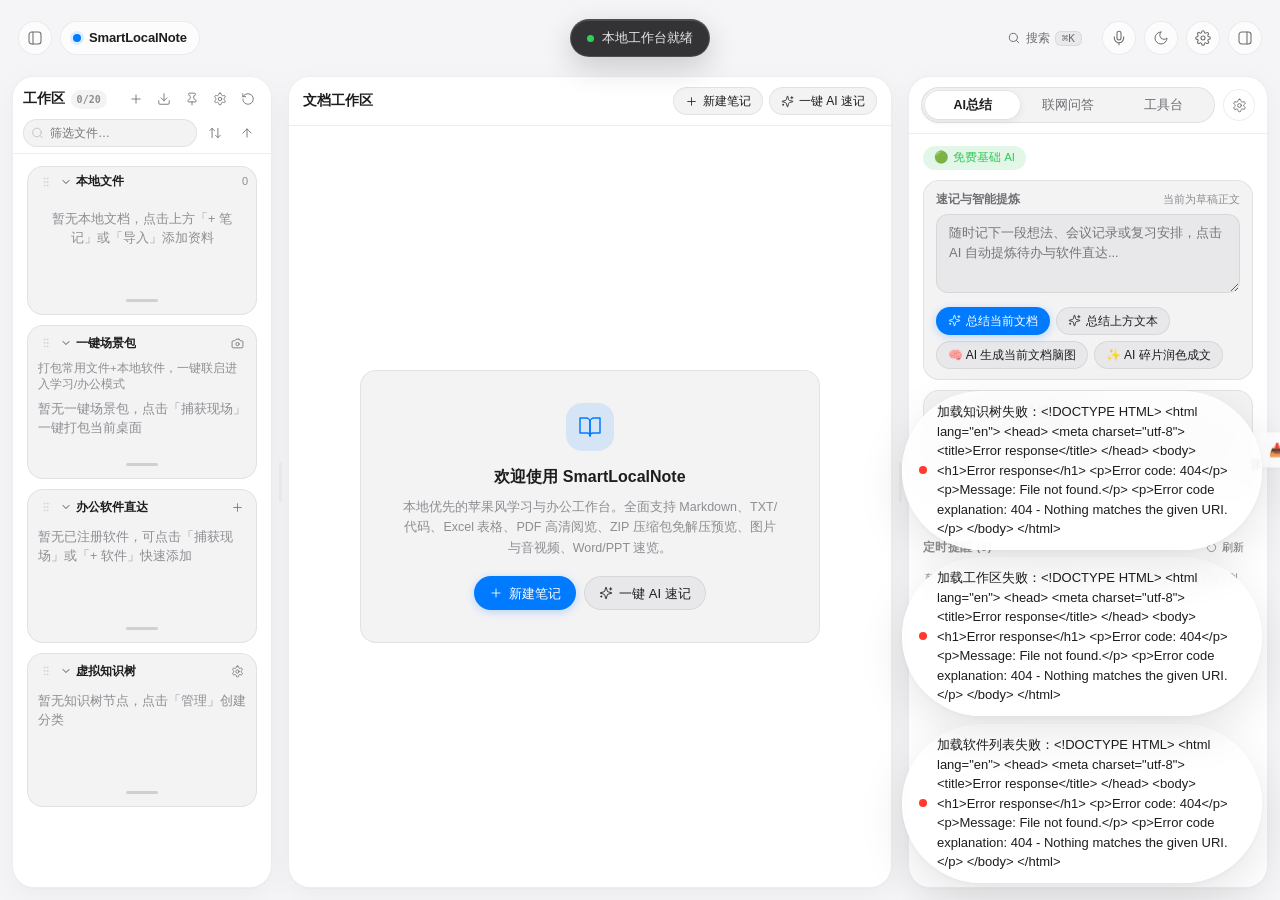
==== static/index.html @ d1b98360 "feat(v5): full-format test suite, stickies V3 style+pin+stack/snap, split unsaved guard, 1s block dr" ====
<!DOCTYPE html>
<html lang="zh-CN">
<head>
  <meta charset="UTF-8">
  <meta name="viewport" content="width=device-width, initial-scale=1.0, viewport-fit=cover">
  <meta name="theme-color" content="#F5F5F7">
  <meta name="apple-mobile-web-app-capable" content="yes">
  <meta name="apple-mobile-web-app-status-bar-style" content="default">
  <meta name="apple-mobile-web-app-title" content="LocalNote">
  <title>SmartLocalNote</title>
  <link rel="manifest" href="/static/manifest.json">
  <link rel="icon" type="image/svg+xml" href="data:image/svg+xml,%3Csvg xmlns='http://www.w3.org/2000/svg' viewBox='0 0 64 64'%3E%3Crect width='64' height='64' rx='16' fill='%23007AFF'/%3E%3Crect x='15' y='13' width='34' height='38' rx='6' fill='%23FFFFFF'/%3E%3Cpath d='M22 24h20M22 32h20M22 40h12' stroke='%23007AFF' stroke-width='3.5' stroke-linecap='round'/%3E%3C/svg%3E">
  <link rel="stylesheet" href="/static/css/tokens.css?v=5.0">
  <link rel="stylesheet" href="/static/css/app.css?v=5.0">
  <script src="/static/vendor/marked.min.js?v=5.0" defer></script>
  <script type="module" src="/static/js/app.js?v=5.0"></script>
  <script>
    window.addEventListener('DOMContentLoaded', function () {
      setTimeout(function () {
        if (!window.__SLN_BOOTED__) {
          var body = document.querySelector('#left-panel .panel-body');
          if (body) {
            body.innerHTML = '<div class="empty-state"><p class="empty-title">前端脚本未启动</p><p class="empty-desc">请点击刷新或用浏览器打开本页排查控制台日志。</p><button class="pill-btn pill-btn-primary pill-btn-sm" onclick="location.reload()">重新加载</button></div>';
          }
        }
      }, 3500);
    });
  </script>
</head>
<body>
  <div id="app-shell"
       class="app-shell"
       data-mobile-tab="doc"
       data-left-collapsed="false"
       data-right-collapsed="false">

    <!-- 顶部栏：左右折叠控制 + 居中多态灵动岛 + 快捷工具 -->
    <header id="top-bar" class="top-bar">
      <div class="top-bar-left">
        <button id="btn-toggle-left" class="icon-pill desktop-only" type="button" title="折叠/展开左侧目录" aria-label="切换左侧栏">
          <svg width="16" height="16" viewBox="0 0 24 24" fill="none" stroke="currentColor" stroke-width="1.6" stroke-linecap="round" stroke-linejoin="round" aria-hidden="true">
            <rect x="3" y="3" width="18" height="18" rx="4"/>
            <line x1="9" y1="3" x2="9" y2="21"/>
          </svg>
        </button>
        <button id="btn-tablet-drawer" class="icon-pill tablet-only" type="button" title="打开目录抽屉" aria-label="打开目录抽屉">
          <svg width="16" height="16" viewBox="0 0 24 24" fill="none" stroke="currentColor" stroke-width="1.6" stroke-linecap="round" stroke-linejoin="round" aria-hidden="true">
            <line x1="4" y1="7" x2="20" y2="7"/>
            <line x1="4" y1="12" x2="20" y2="12"/>
            <line x1="4" y1="17" x2="14" y2="17"/>
          </svg>
        </button>
        <div class="brand-badge">
          <span class="brand-dot" aria-hidden="true"></span>
          <span class="brand-title">SmartLocalNote</span>
        </div>
      </div>

      <!-- 居中多态灵动岛 -->
      <div id="dynamic-island" class="dynamic-island" data-mode="idle" role="status" aria-live="polite">
        <div class="island-idle-view">
          <span class="island-status-dot" aria-hidden="true"></span>
          <span class="island-label">本地工作台就绪</span>
        </div>
      </div>

      <div class="top-bar-right">
        <button id="btn-spotlight" class="pill-btn pill-btn-ghost pill-btn-sm spotlight-trigger" type="button" title="全局搜索 (Ctrl+K)" aria-label="Spotlight 搜索">
          <svg width="14" height="14" viewBox="0 0 24 24" fill="none" stroke="currentColor" stroke-width="1.7" stroke-linecap="round" stroke-linejoin="round" aria-hidden="true">
            <circle cx="11" cy="11" r="7"/>
            <line x1="20" y1="20" x2="16.2" y2="16.2"/>
          </svg>
          <span class="hide-sm">搜索</span>
          <kbd class="kbd-hint hide-sm">⌘K</kbd>
        </button>
        <button id="btn-voice-quick" class="icon-pill" type="button" title="语音速记" aria-label="语音速记">
          <svg width="16" height="16" viewBox="0 0 24 24" fill="none" stroke="currentColor" stroke-width="1.6" stroke-linecap="round" stroke-linejoin="round" aria-hidden="true">
            <path d="M12 2a3 3 0 0 0-3 3v7a3 3 0 0 0 6 0V5a3 3 0 0 0-3-3Z"/>
            <path d="M19 10v2a7 7 0 0 1-14 0v-2"/>
            <line x1="12" y1="19" x2="12" y2="22"/>
          </svg>
        </button>
        <button id="btn-theme" class="icon-pill" type="button" title="切换浅色/深色模式" aria-label="切换主题">
          <svg width="16" height="16" viewBox="0 0 24 24" fill="none" stroke="currentColor" stroke-width="1.6" stroke-linecap="round" stroke-linejoin="round" aria-hidden="true">
            <circle cx="12" cy="12" r="4"/>
            <path d="M12 2v2M12 20v2M4.93 4.93l1.41 1.41M17.66 17.66l1.41 1.41M2 12h2M20 12h2M6.34 17.66l-1.41 1.41M19.07 4.93l-1.41 1.41"/>
          </svg>
        </button>
        <button id="btn-settings" class="icon-pill" type="button" title="系统与 AI 设置" aria-label="系统设置">
          <svg width="16" height="16" viewBox="0 0 24 24" fill="none" stroke="currentColor" stroke-width="1.6" stroke-linecap="round" stroke-linejoin="round" aria-hidden="true">
            <circle cx="12" cy="12" r="3"/>
            <path d="M19.4 15a1.65 1.65 0 0 0 .33 1.82l.06.06a2 2 0 1 1-2.83 2.83l-.06-.06a1.65 1.65 0 0 0-1.82-.33 1.65 1.65 0 0 0-1 1.51V21a2 2 0 1 1-4 0v-.09A1.65 1.65 0 0 0 9 19.4a1.65 1.65 0 0 0-1.82.33l-.06.06a2 2 0 1 1-2.83-2.83l.06-.06a1.65 1.65 0 0 0 .33-1.82 1.65 1.65 0 0 0-1.51-1H3a2 2 0 1 1 0-4h.09A1.65 1.65 0 0 0 4.6 9a1.65 1.65 0 0 0-.33-1.82l-.06-.06a2 2 0 1 1 2.83-2.83l.06.06a1.65 1.65 0 0 0 1.82.33H9a1.65 1.65 0 0 0 1-1.51V3a2 2 0 1 1 4 0v.09a1.65 1.65 0 0 0 1 1.51 1.65 1.65 0 0 0 1.82-.33l.06-.06a2 2 0 1 1 2.83 2.83l-.06.06a1.65 1.65 0 0 0-.33 1.82V9c.26.604.852.997 1.51 1H21a2 2 0 1 1 0 4h-.09a1.65 1.65 0 0 0-1.51 1Z"/>
          </svg>
        </button>
        <button id="btn-toggle-right" class="icon-pill desktop-or-tablet" type="button" title="折叠/展开右侧 AI 副驾驶" aria-label="切换右侧栏">
          <svg width="16" height="16" viewBox="0 0 24 24" fill="none" stroke="currentColor" stroke-width="1.6" stroke-linecap="round" stroke-linejoin="round" aria-hidden="true">
            <rect x="3" y="3" width="18" height="18" rx="4"/>
            <line x1="15" y1="3" x2="15" y2="21"/>
          </svg>
        </button>
      </div>
    </header>

    <!-- 三栏悬浮岛屿主体 -->
    <div id="main-grid" class="main-grid">
      <div id="drawer-backdrop" class="drawer-backdrop" aria-hidden="true"></div>

      <!-- 左侧栏：文件目录、联合问答勾选、软件直达、桌面现场捕获 -->
      <aside id="left-panel" class="island-panel left-panel" aria-label="本地文件与软件工作区">
        <div class="panel-header">
          <span class="panel-title">资料与工作区</span>
        </div>
        <div class="panel-body">
          <div class="empty-state">
            <p class="empty-title">正在初始化工作区…</p>
          </div>
        </div>
      </aside>

      <div id="resizer-left" class="pane-resizer" role="separator" aria-orientation="vertical" aria-label="调整左侧栏宽度" title="拖动调整宽度，双击恢复默认"></div>

      <!-- 中间栏：MD/TXT 编辑预览、Excel 分页表、PDF + 伴生笔记 -->
      <main id="center-panel" class="island-panel center-panel" aria-label="文档预览与原位编辑">
        <div class="panel-header">
          <span class="panel-title">文档工作区</span>
        </div>
        <div class="panel-body">
          <div class="empty-state">
            <p class="empty-title">选择或导入本地文档</p>
            <p class="empty-desc">支持 Markdown、纯文本、Excel 表格与 PDF 原位预览与编辑</p>
          </div>
        </div>
      </main>

      <div id="resizer-right" class="pane-resizer" role="separator" aria-orientation="vertical" aria-label="调整右侧栏宽度" title="拖动调整宽度，双击恢复默认"></div>

      <!-- 右侧栏：AI 总结 / 跨格式联网问答 / 工具台 -->
      <aside id="right-panel" class="island-panel right-panel" aria-label="AI 副驾驶与本地工具台">
        <div class="panel-header">
          <span class="panel-title">AI 副驾驶</span>
        </div>
        <div class="panel-body">
          <div class="empty-state">
            <p class="empty-title">AI 副驾驶已就绪</p>
          </div>
        </div>
      </aside>
    </div>

    <!-- 移动端底部悬浮全椭圆毛玻璃导航栏 -->
    <nav id="mobile-nav" class="mobile-bottom-nav" aria-label="移动端视图切换">
      <div class="mobile-nav-pills">
        <button class="mobile-nav-item" type="button" data-tab="files">
          <svg width="16" height="16" viewBox="0 0 24 24" fill="none" stroke="currentColor" stroke-width="1.6" stroke-linecap="round" stroke-linejoin="round" aria-hidden="true">
            <path d="M3 7a2 2 0 0 1 2-2h4l2 2h8a2 2 0 0 1 2 2v8a2 2 0 0 1-2 2H5a2 2 0 0 1-2-2V7Z"/>
          </svg>
          <span>目录</span>
        </button>
        <button class="mobile-nav-item is-active" type="button" data-tab="doc">
          <svg width="16" height="16" viewBox="0 0 24 24" fill="none" stroke="currentColor" stroke-width="1.6" stroke-linecap="round" stroke-linejoin="round" aria-hidden="true">
            <path d="M14 2H6a2 2 0 0 0-2 2v16a2 2 0 0 0 2 2h12a2 2 0 0 0 2-2V8Z"/>
            <polyline points="14 2 14 8 20 8"/>
          </svg>
          <span>文档</span>
        </button>
        <button class="mobile-nav-item" type="button" data-tab="ai">
          <svg width="16" height="16" viewBox="0 0 24 24" fill="none" stroke="currentColor" stroke-width="1.6" stroke-linecap="round" stroke-linejoin="round" aria-hidden="true">
            <path d="M12 3l1.9 4.6L18.5 9.5l-4.6 1.9L12 16l-1.9-4.6L5.5 9.5l4.6-1.9L12 3Z"/>
          </svg>
          <span>AI/工具</span>
        </button>
      </div>
      <button id="btn-mobile-quick-add" class="mobile-quick-add" type="button" title="快速记录或导入" aria-label="快速记录或导入">
        <svg width="20" height="20" viewBox="0 0 24 24" fill="none" stroke="currentColor" stroke-width="2" stroke-linecap="round" stroke-linejoin="round" aria-hidden="true">
          <line x1="12" y1="5" x2="12" y2="19"/>
          <line x1="5" y1="12" x2="19" y2="12"/>
        </svg>
      </button>
    </nav>
  </div>

  <!-- Spotlight 全局搜索胶囊面板 (Ctrl+K) -->
  <div id="spotlight-overlay" class="overlay-backdrop spotlight-overlay" hidden aria-hidden="true" role="dialog" aria-modal="true" aria-label="Spotlight 全局搜索">
    <div class="spotlight-card">
      <div class="spotlight-input-row">
        <svg width="18" height="18" viewBox="0 0 24 24" fill="none" stroke="currentColor" stroke-width="1.7" stroke-linecap="round" stroke-linejoin="round" aria-hidden="true">
          <circle cx="11" cy="11" r="7"/>
          <line x1="20" y1="20" x2="16.2" y2="16.2"/>
        </svg>
        <input id="spotlight-input" class="spotlight-input" type="search" placeholder="搜索笔记、本地文件或启动应用…" autocomplete="off" spellcheck="false">
        <kbd class="kbd-hint">ESC</kbd>
      </div>
      <div id="spotlight-results" class="spotlight-results"></div>
    </div>
  </div>

  <!-- 通用弹窗 / 移动端 Bottom Sheet 容器 -->
  <div id="sheet-overlay" class="overlay-backdrop sheet-overlay" hidden aria-hidden="true" role="dialog" aria-modal="true" aria-labelledby="sheet-title">
    <div class="sheet-card" role="document">
      <div class="sheet-grabber" aria-hidden="true"></div>
      <div id="sheet-header" class="sheet-header">
        <h2 id="sheet-title" class="sheet-title"></h2>
        <button id="sheet-close" class="icon-pill" type="button" aria-label="关闭弹窗">✕</button>
      </div>
      <div id="sheet-body" class="sheet-body"></div>
      <div id="sheet-footer" class="sheet-footer"></div>
    </div>
  </div>

  <!-- 右下角 Sonner 风格堆叠 Toast 容器 -->
  <div id="toast-stack" class="toast-stack" aria-live="polite" aria-atomic="false"></div>

  <!-- 便签最小化停靠与快捷排列胶囊 -->
  <div id="sticky-dock-pill" class="sticky-dock-pill" hidden></div>

  <!-- 全局右键上下文菜单 -->
  <div id="context-menu" class="context-menu" role="menu" aria-hidden="true" hidden></div>

  <!-- 胶囊右键上下文菜单 -->
  <div id="capsule-context-menu" class="context-menu capsule-context-menu" hidden></div>

  <!-- 便签贴边预览框 -->
  <div id="sticky-snap-preview" class="sticky-snap-preview" hidden></div>

  <!-- 拖拽暂存栏 -->
  <aside id="drag-shelf" class="drag-shelf" data-drop-zone="drag-shelf" aria-label="拖拽暂存栏"></aside>
</body>
</html>
---- static/css/tokens.css ----
/* SmartLocalNote — Apple Sonoma/Sequoia & iOS Design Tokens
 * Strict adherence to SPEC.md Section 8
 * Zero external font imports; zero harsh borders or gaudy gradients.
 */

:root {
  /* 画布与悬浮岛屿色阶（浅色 macOS Sonoma/Sequoia 风格） */
  --bg-canvas: #F5F5F7;
  --bg-island: #FFFFFF;
  --bg-glass: rgba(255, 255, 255, 0.72);
  --bg-glass-strong: rgba(255, 255, 255, 0.86);
  --bg-subtle: rgba(118, 118, 128, 0.09);
  --bg-hover: rgba(118, 118, 128, 0.14);

  /* 文字色阶 */
  --text-primary: #1D1D1F;
  --text-secondary: #6E6E73;
  --text-tertiary: #8E8E93;

  /* 苹果克制强调色 */
  --accent: #007AFF;
  --accent-soft: rgba(0, 122, 255, 0.12);
  --success: #34C759;
  --warning: #FF9500;
  --danger: #FF3B30;

  /* 语义状态柔光底色 */
  --success-soft: rgba(52, 199, 89, 0.14);
  --warning-soft: rgba(255, 149, 0, 0.14);
  --danger-soft: rgba(255, 59, 48, 0.12);

  /* 细微高光描边与漫反射阴影 */
  --border-hairline: rgba(0, 0, 0, 0.07);
  --border-glass-edge: rgba(255, 255, 255, 0.65);
  --shadow-island: 0 8px 30px rgba(0, 0, 0, 0.045), 0 1px 2px rgba(0, 0, 0, 0.03);
  --shadow-float: 0 16px 48px rgba(0, 0, 0, 0.10), 0 2px 6px rgba(0, 0, 0, 0.04);

  /* 椭圆与超椭圆几何层级 */
  --radius-pill: 9999px;      /* 导航分段器、动作按钮、软件标签、搜索框、灵动岛 */
  --radius-island: 22px;      /* 三栏悬浮主卡片、弹窗、Bottom Sheet */
  --radius-card: 16px;        /* 内部信息卡片、气泡、待办项 */
  --radius-control: 12px;     /* 输入框、下拉项、表格单元格高亮 */

  /* 毛玻璃滤镜 */
  --blur-glass: blur(20px) saturate(180%);

  /* 系统原生字体栈（零外部字体加载） */
  --font-sans: -apple-system, BlinkMacSystemFont, "SF Pro Display", "SF Pro Text", "PingFang SC", "Microsoft YaHei", sans-serif;
  --font-serif: "Songti SC", "STSong", "Noto Serif SC", Georgia, Cambria, serif;
  --font-mono: ui-monospace, "SF Mono", "Cascadia Code", Consolas, monospace;

  /* 文档字体动态令牌 */
  --doc-font-size: 15px;
  --doc-font-family: var(--font-sans);

  /* 物理阻尼动效曲线（严禁动画化 width/height/top/left，只动 transform/opacity） */
  --ease-apple: cubic-bezier(0.22, 1, 0.36, 1);
  --ease-spring: cubic-bezier(0.34, 1.56, 0.64, 1);
  --dur-fast: 160ms;
  --dur-normal: 280ms;
  --dur-slow: 420ms;

  /* 布局与安全区尺度令牌 */
  --gap-island: 12px;
  --left-w: 260px;
  --right-w: 360px;
  --topbar-h: 52px;
  --mobile-nav-h: 64px;
  --safe-bottom: env(safe-area-inset-bottom, 0px);

  /* 层级令牌 */
  --z-topbar: 20;
  --z-drawer: 40;
  --z-mobile-nav: 45;
  --z-overlay: 60;
  --z-toast: 80;
}

[data-theme="dark"] {
  --bg-canvas: #0D0D0F;
  --bg-island: #1C1C1E;
  --bg-glass: rgba(28, 28, 30, 0.76);
  --bg-glass-strong: rgba(38, 38, 42, 0.88);
  --bg-subtle: rgba(255, 255, 255, 0.08);
  --bg-hover: rgba(255, 255, 255, 0.13);

  --text-primary: #F5F5F7;
  --text-secondary: #A1A1A6;
  --text-tertiary: #636366;

  --accent: #0A84FF;
  --accent-soft: rgba(10, 132, 255, 0.18);
  --success: #30D158;
  --warning: #FF9F0A;
  --danger: #FF453A;

  --success-soft: rgba(48, 209, 88, 0.18);
  --warning-soft: rgba(255, 159, 10, 0.18);
  --danger-soft: rgba(255, 69, 58, 0.18);

  --border-hairline: rgba(255, 255, 255, 0.09);
  --border-glass-edge: rgba(255, 255, 255, 0.14);
  --shadow-island: 0 10px 32px rgba(0, 0, 0, 0.38);
  --shadow-float: 0 20px 56px rgba(0, 0, 0, 0.55);
}
---- static/css/app.css ----
/* SmartLocalNote — Apple Sonoma/Sequoia & iOS Responsive Stylesheet
 * Strict animation policy: ONLY animate transform & opacity (plus box-shadow on anchor pulse).
 * Zero harsh borders, zero gaudy gradients, zero horizontal overflow across 375px–1440px+.
 */

/* ==========================================================================
   1. Base Reset & Typography
   ========================================================================== */
*,
*::before,
*::after {
  box-sizing: border-box;
  -webkit-tap-highlight-color: transparent;
}

html,
body {
  margin: 0;
  padding: 0;
  height: 100%;
  width: 100%;
  overflow: hidden;
  background-color: var(--bg-canvas);
  color: var(--text-primary);
  font-family: var(--font-sans);
  font-size: 14px;
  line-height: 1.5;
  -webkit-font-smoothing: antialiased;
  -moz-osx-font-smoothing: grayscale;
}

button,
input,
textarea,
select {
  font-family: inherit;
  font-size: inherit;
  color: inherit;
}

button {
  cursor: pointer;
  border: none;
  background: none;
  padding: 0;
}

a {
  color: var(--accent);
  text-decoration: none;
}

[hidden] {
  display: none !important;
}

.hidden {
  display: none !important;
}

body.is-dragging-sticky iframe {
  pointer-events: none !important;
}

/* Custom subtle Apple-style scrollbars */
::-webkit-scrollbar {
  width: 6px;
  height: 6px;
}

::-webkit-scrollbar-track {
  background: transparent;
}

::-webkit-scrollbar-thumb {
  background: rgba(128, 128, 134, 0.28);
  border-radius: var(--radius-pill);
}

::-webkit-scrollbar-thumb:hover {
  background: rgba(128, 128, 134, 0.45);
}

/* ==========================================================================
   2. App Shell & Top Bar
   ========================================================================== */
.app-shell {
  display: flex;
  flex-direction: column;
  width: 100%;
  height: 100vh;
  height: 100dvh;
  padding: var(--gap-island);
  gap: var(--gap-island);
  overflow: hidden;
  background: var(--bg-canvas);
}

.top-bar {
  position: relative;
  z-index: var(--z-topbar);
  display: grid;
  grid-template-columns: 1fr auto 1fr;
  align-items: center;
  gap: 10px;
  min-height: var(--topbar-h);
  padding: 4px 6px;
  flex-shrink: 0;
}

.top-bar-left,
.top-bar-right {
  display: flex;
  align-items: center;
  gap: 8px;
  min-width: 0;
}

.top-bar-left {
  justify-content: flex-start;
}

.top-bar-right {
  justify-content: flex-end;
}

.brand-badge {
  display: inline-flex;
  align-items: center;
  gap: 8px;
  padding: 6px 12px;
  border-radius: var(--radius-pill);
  background: var(--bg-glass);
  backdrop-filter: var(--blur-glass);
  -webkit-backdrop-filter: var(--blur-glass);
  border: 1px solid var(--border-hairline);
  box-shadow: inset 0 1px 0 var(--border-glass-edge);
  font-weight: 600;
  font-size: 13px;
  letter-spacing: -0.01em;
  white-space: nowrap;
}

.brand-dot {
  width: 8px;
  height: 8px;
  border-radius: var(--radius-pill);
  background: var(--accent);
  box-shadow: 0 0 0 3px var(--accent-soft);
  flex-shrink: 0;
}

.kbd-hint {
  display: inline-flex;
  align-items: center;
  justify-content: center;
  padding: 1px 6px;
  border-radius: 6px;
  font-family: var(--font-mono);
  font-size: 11px;
  font-weight: 500;
  color: var(--text-secondary);
  background: var(--bg-subtle);
  border: 1px solid var(--border-hairline);
}

/* ==========================================================================
   3. Polymorphic Dynamic Island (.dynamic-island)
   ========================================================================== */
.dynamic-island {
  display: inline-flex;
  align-items: center;
  justify-content: center;
  gap: 10px;
  min-height: 38px;
  max-width: min(560px, 60vw);
  padding: 6px 16px;
  border-radius: var(--radius-pill);
  background: rgba(24, 24, 27, 0.88);
  color: #F5F5F7;
  backdrop-filter: var(--blur-glass);
  -webkit-backdrop-filter: var(--blur-glass);
  border: 1px solid rgba(255, 255, 255, 0.14);
  box-shadow: 0 10px 30px rgba(0, 0, 0, 0.18), inset 0 1px 0 rgba(255, 255, 255, 0.12);
  transition: transform var(--dur-normal) var(--ease-spring),
              opacity var(--dur-fast) var(--ease-apple);
  will-change: transform, opacity;
  overflow: hidden;
}

.dynamic-island:hover {
  transform: translateY(-1px);
}

.island-idle-view,
.island-sniff-view,
.island-focus-view,
.island-focus-done-view,
.island-alert-view {
  display: inline-flex;
  align-items: center;
  gap: 8px;
  min-width: 0;
  animation: islandFadeIn var(--dur-fast) var(--ease-apple);
}

@keyframes islandFadeIn {
  from {
    opacity: 0;
    transform: scale(0.95);
  }
  to {
    opacity: 1;
    transform: scale(1);
  }
}

.island-status-dot {
  width: 7px;
  height: 7px;
  border-radius: var(--radius-pill);
  background: #30D158;
  flex-shrink: 0;
}

.island-label {
  font-size: 12.5px;
  font-weight: 500;
  color: rgba(245, 245, 247, 0.92);
  white-space: nowrap;
  overflow: hidden;
  text-overflow: ellipsis;
  max-width: 280px;
}

.island-sub {
  font-size: 11.5px;
  color: rgba(245, 245, 247, 0.62);
  white-space: nowrap;
  overflow: hidden;
  text-overflow: ellipsis;
}

/* Mode: sniff */
.dynamic-island[data-mode="sniff"] {
  background: rgba(20, 20, 24, 0.92);
  border-color: rgba(10, 132, 255, 0.42);
  transform: scale(1.02);
}

.island-sniff-text {
  font-size: 12px;
  color: rgba(245, 245, 247, 0.88);
  max-width: 190px;
  white-space: nowrap;
  overflow: hidden;
  text-overflow: ellipsis;
}

/* Mode: focus */
.dynamic-island[data-mode="focus"] {
  border-color: rgba(48, 209, 88, 0.42);
}

.breath-dot {
  width: 8px;
  height: 8px;
  border-radius: var(--radius-pill);
  background: #30D158;
  flex-shrink: 0;
  animation: breathPulse 1.8s var(--ease-apple) infinite;
}

@keyframes breathPulse {
  0%, 100% {
    opacity: 1;
    transform: scale(1);
    box-shadow: 0 0 0 0 rgba(48, 209, 88, 0.55);
  }
  50% {
    opacity: 0.65;
    transform: scale(1.22);
    box-shadow: 0 0 0 5px rgba(48, 209, 88, 0);
  }
}

.island-timer {
  font-family: var(--font-mono);
  font-size: 13px;
  font-weight: 600;
  font-variant-numeric: tabular-nums;
  color: #FFFFFF;
}

.island-focus-actions {
  display: inline-flex;
  align-items: center;
  gap: 4px;
  opacity: 0.78;
  transition: opacity var(--dur-fast) var(--ease-apple);
}

.dynamic-island[data-mode="focus"]:hover .island-focus-actions {
  opacity: 1;
}

/* Mode: focus-done */
.dynamic-island[data-mode="focus-done"] {
  max-width: min(680px, 84vw);
  padding: 5px 12px;
  border-color: rgba(10, 132, 255, 0.5);
  transform: scale(1.02);
}

.island-mini-input {
  min-width: 170px;
  max-width: 240px;
  height: 28px;
  padding: 0 10px;
  border-radius: var(--radius-pill);
  border: 1px solid rgba(255, 255, 255, 0.16);
  background: rgba(255, 255, 255, 0.1);
  color: #FFFFFF;
  font-size: 12px;
  outline: none;
}

.island-mini-input::placeholder {
  color: rgba(245, 245, 247, 0.55);
}

.island-mini-input:focus {
  border-color: #0A84FF;
  background: rgba(255, 255, 255, 0.16);
}

.island-mini-select {
  max-width: 130px;
  height: 28px;
  padding: 0 8px;
  border-radius: var(--radius-pill);
  border: 1px solid rgba(255, 255, 255, 0.16);
  background: rgba(255, 255, 255, 0.1);
  color: #FFFFFF;
  font-size: 11.5px;
  outline: none;
}

.island-mini-select option {
  background: #1C1C1E;
  color: #F5F5F7;
}

/* Mode: alert */
.dynamic-island[data-mode="alert"] {
  border-color: rgba(255, 149, 0, 0.65);
  animation: islandAlertPulse 1.6s var(--ease-apple) infinite;
}

@keyframes islandAlertPulse {
  0%, 100% {
    transform: scale(1);
    box-shadow: 0 10px 30px rgba(0, 0, 0, 0.2), 0 0 0 0 rgba(255, 149, 0, 0.38);
  }
  50% {
    transform: scale(1.025);
    box-shadow: 0 12px 34px rgba(0, 0, 0, 0.24), 0 0 0 6px rgba(255, 149, 0, 0);
  }
}

.island-pill-btn {
  display: inline-flex;
  align-items: center;
  gap: 4px;
  height: 24px;
  padding: 0 10px;
  border-radius: var(--radius-pill);
  font-size: 11.5px;
  font-weight: 500;
  color: #FFFFFF;
  background: rgba(255, 255, 255, 0.14);
  white-space: nowrap;
  transition: transform var(--dur-fast) var(--ease-apple),
              opacity var(--dur-fast) var(--ease-apple),
              background-color var(--dur-fast) var(--ease-apple);
}

.island-pill-btn:hover {
  background: rgba(255, 255, 255, 0.24);
}

.island-pill-btn:active {
  transform: scale(0.96);
}

.island-pill-btn.is-primary {
  background: #0A84FF;
}

.island-pill-btn.is-warning {
  background: #FF9500;
  color: #1D1D1F;
  font-weight: 600;
}

/* ==========================================================================
   4. Main Grid & Floating Island Panels
   ========================================================================== */
.main-grid {
  position: relative;
  flex: 1 1 auto;
  min-height: 0;
  min-width: 0;
  display: grid;
  grid-template-columns: var(--left-w) minmax(0, 1fr) var(--right-w);
  grid-template-rows: minmax(0, 1fr);
  gap: var(--gap-island);
}

.island-panel {
  display: flex;
  flex-direction: column;
  height: 100%;
  min-width: 0;
  min-height: 0;
  background: var(--bg-island);
  border-radius: var(--radius-island);
  border: 1px solid var(--border-hairline);
  box-shadow: var(--shadow-island);
  overflow: hidden;
  transition: transform var(--dur-normal) var(--ease-apple),
              opacity var(--dur-normal) var(--ease-apple);
  will-change: transform, opacity;
}

.center-panel {
  position: relative;
}

.panel-header {
  display: flex;
  align-items: center;
  justify-content: space-between;
  gap: 8px;
  padding: 12px 14px;
  border-bottom: 1px solid var(--border-hairline);
  background: var(--bg-glass);
  backdrop-filter: var(--blur-glass);
  -webkit-backdrop-filter: var(--blur-glass);
  flex-shrink: 0;
}

.panel-title {
  font-size: 13.5px;
  font-weight: 600;
  letter-spacing: -0.01em;
  color: var(--text-primary);
  white-space: nowrap;
  overflow: hidden;
  text-overflow: ellipsis;
}

.panel-body {
  flex: 1 1 auto;
  min-height: 0;
  min-width: 0;
  overflow-y: auto;
  overflow-x: hidden;
  padding: 12px 14px;
}

.drawer-backdrop {
  display: none;
}

/* Desktop resizers & collapse states (no width/height transitions) */
.pane-resizer {
  width: 8px;
  height: 100%;
  cursor: col-resize;
  display: flex;
  align-items: center;
  justify-content: center;
  user-select: none;
  touch-action: none;
  position: relative;
}

.pane-resizer::after {
  content: "";
  width: 3px;
  height: 40px;
  border-radius: 9999px;
  background: var(--border-hairline);
  opacity: 0.45;
  transition: transform 160ms var(--ease-apple),
              opacity 160ms var(--ease-apple),
              background-color 160ms var(--ease-apple);
}

.pane-resizer:hover::after,
.pane-resizer.is-dragging::after {
  background: var(--accent);
  opacity: 1;
  transform: scaleY(1.35);
}

body.is-resizing {
  cursor: col-resize !important;
  user-select: none !important;
}

body.is-resizing iframe {
  pointer-events: none !important;
}

@media (min-width: 1024px) {
  .main-grid {
    grid-template-columns: var(--left-w) 8px minmax(0, 1fr) 8px var(--right-w);
    gap: 4px;
  }

  .app-shell[data-left-collapsed="true"] .main-grid {
    grid-template-columns: minmax(0, 1fr) 8px var(--right-w);
  }
  .app-shell[data-left-collapsed="true"] .left-panel,
  .app-shell[data-left-collapsed="true"] #resizer-left {
    display: none;
  }

  .app-shell[data-right-collapsed="true"] .main-grid {
    grid-template-columns: var(--left-w) 8px minmax(0, 1fr);
  }
  .app-shell[data-right-collapsed="true"] .right-panel,
  .app-shell[data-right-collapsed="true"] #resizer-right {
    display: none;
  }

  .app-shell[data-left-collapsed="true"][data-right-collapsed="true"] .main-grid {
    grid-template-columns: minmax(0, 1fr);
  }
}

/* ==========================================================================
   5. Pill Buttons, Icon Pills & Segmented Pill Controller
   ========================================================================== */
.pill-btn {
  display: inline-flex;
  align-items: center;
  justify-content: center;
  gap: 6px;
  height: 34px;
  padding: 0 14px;
  border-radius: var(--radius-pill);
  font-size: 13px;
  font-weight: 500;
  line-height: 1;
  white-space: nowrap;
  background: var(--bg-subtle);
  color: var(--text-primary);
  border: 1px solid var(--border-hairline);
  transition: transform var(--dur-fast) var(--ease-apple),
              opacity var(--dur-fast) var(--ease-apple),
              background-color var(--dur-fast) var(--ease-apple);
}

.pill-btn:hover {
  background: var(--bg-hover);
}

.pill-btn:active {
  transform: scale(0.96);
}

.pill-btn:disabled {
  opacity: 0.48;
  cursor: not-allowed;
}

.pill-btn-primary {
  background: var(--accent);
  color: #FFFFFF;
  border-color: transparent;
  box-shadow: 0 2px 8px rgba(0, 122, 255, 0.25);
}

.pill-btn-primary:hover {
  background: var(--accent);
  opacity: 0.92;
}

.pill-btn-ghost {
  background: transparent;
  border-color: transparent;
  color: var(--text-secondary);
}

.pill-btn-ghost:hover {
  background: var(--bg-subtle);
  color: var(--text-primary);
}

.pill-btn-danger {
  background: var(--danger-soft);
  color: var(--danger);
  border-color: transparent;
}

.pill-btn-sm {
  height: 28px;
  padding: 0 11px;
  font-size: 12px;
  gap: 5px;
}

.icon-pill {
  display: inline-flex;
  align-items: center;
  justify-content: center;
  width: 34px;
  height: 34px;
  border-radius: var(--radius-pill);
  background: var(--bg-glass);
  color: var(--text-secondary);
  border: 1px solid var(--border-hairline);
  box-shadow: inset 0 1px 0 var(--border-glass-edge);
  flex-shrink: 0;
  transition: transform var(--dur-fast) var(--ease-apple),
              opacity var(--dur-fast) var(--ease-apple),
              background-color var(--dur-fast) var(--ease-apple),
              color var(--dur-fast) var(--ease-apple);
}

.icon-pill:hover {
  background: var(--bg-hover);
  color: var(--text-primary);
}

.icon-pill:active {
  transform: scale(0.96);
}

.icon-pill.is-active {
  background: var(--accent-soft);
  color: var(--accent);
  border-color: transparent;
}

/* Segmented Pill Controller (.segmented-pill) */
.segmented-pill {
  position: relative;
  display: inline-grid;
  grid-auto-flow: column;
  grid-auto-columns: 1fr;
  align-items: center;
  padding: 3px;
  border-radius: var(--radius-pill);
  background: var(--bg-subtle);
  border: 1px solid var(--border-hairline);
  isolation: isolate;
}

.segmented-thumb {
  position: absolute;
  top: 3px;
  bottom: 3px;
  left: 3px;
  border-radius: var(--radius-pill);
  background: var(--bg-island);
  box-shadow: 0 2px 8px rgba(0, 0, 0, 0.08), 0 0 0 0.5px var(--border-hairline);
  z-index: 0;
  pointer-events: none;
  transition: transform var(--dur-normal) var(--ease-spring);
  will-change: transform;
}

.segmented-btn {
  position: relative;
  z-index: 1;
  display: inline-flex;
  align-items: center;
  justify-content: center;
  gap: 5px;
  height: 28px;
  padding: 0 12px;
  border-radius: var(--radius-pill);
  font-size: 12.5px;
  font-weight: 500;
  color: var(--text-secondary);
  white-space: nowrap;
  transition: color var(--dur-fast) var(--ease-apple),
              transform var(--dur-fast) var(--ease-apple);
}

.segmented-btn.is-active {
  color: var(--text-primary);
  font-weight: 600;
}

.segmented-btn:active {
  transform: scale(0.96);
}

/* ==========================================================================
   6. Controls, Inputs & Cards
   ========================================================================== */
.apple-input,
.apple-select,
.apple-textarea {
  width: 100%;
  padding: 8px 12px;
  border-radius: var(--radius-control);
  border: 1px solid var(--border-hairline);
  background: var(--bg-subtle);
  color: var(--text-primary);
  font-size: 13.5px;
  outline: none;
  transition: border-color var(--dur-fast) var(--ease-apple),
              background-color var(--dur-fast) var(--ease-apple),
              box-shadow var(--dur-fast) var(--ease-apple);
}

.apple-input:focus,
.apple-select:focus,
.apple-textarea:focus {
  background: var(--bg-island);
  border-color: var(--accent);
  box-shadow: 0 0 0 3px var(--accent-soft);
}

.apple-textarea {
  resize: vertical;
  min-height: 84px;
  line-height: 1.55;
}

.glass-card {
  background: var(--bg-subtle);
  border: 1px solid var(--border-hairline);
  border-radius: var(--radius-card);
  padding: 12px;
}

.section-heading {
  display: flex;
  align-items: center;
  justify-content: space-between;
  gap: 8px;
  margin: 14px 0 8px;
  font-size: 11.5px;
  font-weight: 600;
  text-transform: uppercase;
  letter-spacing: 0.04em;
  color: var(--text-tertiary);
}

.section-heading:first-child {
  margin-top: 2px;
}

.empty-state {
  display: flex;
  flex-direction: column;
  align-items: center;
  justify-content: center;
  text-align: center;
  padding: 36px 18px;
  gap: 8px;
  color: var(--text-secondary);
}

.empty-title {
  margin: 0;
  font-size: 14px;
  font-weight: 600;
  color: var(--text-primary);
}

.empty-desc {
  margin: 0;
  font-size: 12.5px;
  color: var(--text-tertiary);
  max-width: 280px;
}

/* ==========================================================================
   7. Left Panel: File Tree, RAG Checkboxes, Privacy Lock, Apps & Workspaces
   ========================================================================== */
.left-toolbar {
  display: flex;
  flex-wrap: wrap;
  gap: 6px;
  padding: 10px 12px;
  border-bottom: 1px solid var(--border-hairline);
}

.tree-group {
  display: flex;
  flex-direction: column;
  gap: 2px;
}

.tree-folder-row {
  display: flex;
  align-items: center;
  gap: 6px;
  padding: 6px 8px;
  border-radius: var(--radius-control);
  font-size: 12.5px;
  font-weight: 600;
  color: var(--text-secondary);
  cursor: pointer;
  user-select: none;
}

.tree-folder-row:hover {
  background: var(--bg-subtle);
}

.tree-file-item {
  display: flex;
  align-items: center;
  gap: 8px;
  padding: 7px 10px;
  border-radius: var(--radius-control);
  cursor: pointer;
  min-width: 0;
  transition: background-color var(--dur-fast) var(--ease-apple),
              transform var(--dur-fast) var(--ease-apple);
}

.tree-file-item:hover {
  background: var(--bg-subtle);
}

.tree-file-item.is-selected {
  background: var(--accent-soft);
  color: var(--accent);
}

.tree-file-item:active {
  transform: scale(0.985);
}

.file-check {
  appearance: none;
  -webkit-appearance: none;
  width: 16px;
  height: 16px;
  border-radius: var(--radius-pill);
  border: 1.5px solid var(--text-tertiary);
  background: transparent;
  display: inline-grid;
  place-items: center;
  flex-shrink: 0;
  cursor: pointer;
  transition: transform var(--dur-fast) var(--ease-spring),
              background-color var(--dur-fast) var(--ease-apple),
              border-color var(--dur-fast) var(--ease-apple);
}

.file-check:hover {
  border-color: var(--accent);
}

.file-check:checked {
  background: var(--accent);
  border-color: var(--accent);
  transform: scale(1.06);
}

.file-check:checked::after {
  content: "";
  width: 6px;
  height: 4px;
  border-left: 1.8px solid #FFFFFF;
  border-bottom: 1.8px solid #FFFFFF;
  transform: rotate(-45deg) translate(0.5px, -0.5px);
}

.file-name {
  flex: 1 1 auto;
  min-width: 0;
  font-size: 13px;
  font-weight: 500;
  white-space: nowrap;
  overflow: hidden;
  text-overflow: ellipsis;
}

.file-ext-badge {
  font-family: var(--font-mono);
  font-size: 10px;
  font-weight: 600;
  padding: 2px 6px;
  border-radius: var(--radius-pill);
  background: var(--bg-subtle);
  color: var(--text-tertiary);
  text-transform: uppercase;
  flex-shrink: 0;
}

.lock-badge {
  display: inline-flex;
  align-items: center;
  justify-content: center;
  width: 20px;
  height: 20px;
  border-radius: var(--radius-pill);
  background: var(--warning-soft);
  color: var(--warning);
  flex-shrink: 0;
  font-size: 11px;
}

.app-pill-grid {
  display: flex;
  flex-wrap: wrap;
  gap: 6px;
}

.app-launcher-pill {
  display: inline-flex;
  align-items: center;
  gap: 6px;
  height: 30px;
  max-width: 100%;
  padding: 0 11px;
  border-radius: var(--radius-pill);
  background: var(--bg-subtle);
  border: 1px solid var(--border-hairline);
  font-size: 12px;
  font-weight: 500;
  color: var(--text-primary);
  transition: transform var(--dur-fast) var(--ease-apple),
              background-color var(--dur-fast) var(--ease-apple);
}

.app-launcher-pill:hover {
  background: var(--bg-hover);
}

.app-launcher-pill:active {
  transform: scale(0.96);
}

.workspace-card {
  display: flex;
  flex-direction: column;
  gap: 8px;
  padding: 10px 12px;
  border-radius: var(--radius-card);
  background: var(--bg-subtle);
  border: 1px solid var(--border-hairline);
  margin-bottom: 8px;
}

.workspace-card-head {
  display: flex;
  align-items: center;
  justify-content: space-between;
  gap: 8px;
}

.workspace-name {
  font-size: 13px;
  font-weight: 600;
  color: var(--text-primary);
  white-space: nowrap;
  overflow: hidden;
  text-overflow: ellipsis;
}

.workspace-meta {
  font-size: 11.5px;
  color: var(--text-secondary);
}

/* ==========================================================================
   8. Center Panel: Anchors, Markdown Preview, Editor, PDF & Excel Engine
   ========================================================================== */
.center-toolbar {
  display: flex;
  align-items: center;
  justify-content: space-between;
  flex-wrap: wrap;
  gap: 8px;
  padding: 10px 14px;
  border-bottom: 1px solid var(--border-hairline);
  background: var(--bg-glass);
  backdrop-filter: var(--blur-glass);
  -webkit-backdrop-filter: var(--blur-glass);
  flex-shrink: 0;
}

.center-toolbar-group {
  display: flex;
  align-items: center;
  flex-wrap: wrap;
  gap: 6px;
  min-width: 0;
}

.doc-title-pill {
  font-size: 13.5px;
  font-weight: 600;
  max-width: 240px;
  white-space: nowrap;
  overflow: hidden;
  text-overflow: ellipsis;
}

/* Cross-format Anchor Capsule (.anchor-pill) */
.anchor-pill {
  display: inline-flex;
  align-items: center;
  gap: 5px;
  padding: 2px 10px;
  margin: 0 2px;
  border-radius: var(--radius-pill);
  background: var(--accent-soft);
  color: var(--accent);
  border: 1px solid rgba(0, 122, 255, 0.18);
  font-size: 12.5px;
  font-weight: 500;
  line-height: 1.5;
  vertical-align: baseline;
  cursor: pointer;
  transition: transform var(--dur-fast) var(--ease-spring),
              background-color var(--dur-fast) var(--ease-apple);
}

.anchor-pill:hover {
  transform: translateY(-1px);
  background: rgba(0, 122, 255, 0.18);
}

.anchor-pill:active {
  transform: scale(0.96);
}

/* Markdown Editor & Prose (.md-preview) */
.md-scroll-area {
  flex: 1 1 auto;
  min-height: 0;
  min-width: 0;
  overflow-y: auto;
  overflow-x: auto;
  -webkit-overflow-scrolling: touch;
}

.md-editor {
  width: 100%;
  height: 100%;
  min-height: 360px;
  border: none;
  outline: none;
  resize: none;
  padding: 18px 20px 64px;
  background: transparent;
  color: var(--text-primary);
  font-family: var(--doc-font-family);
  font-size: var(--doc-font-size);
  line-height: 1.7;
}

.md-preview {
  padding: 20px 26px 64px;
  min-height: 100%;
  color: var(--text-primary);
  font-family: var(--doc-font-family);
  font-size: var(--doc-font-size);
  line-height: 1.72;
  word-wrap: break-word;
  overflow-wrap: break-word;
}

.md-preview h1,
.md-preview h2,
.md-preview h3,
.md-preview h4 {
  margin: 1.2em 0 0.55em;
  font-weight: 650;
  letter-spacing: -0.02em;
  line-height: 1.3;
  color: var(--text-primary);
}

.md-preview h1 {
  font-size: 1.65em;
  padding-bottom: 0.3em;
  border-bottom: 1px solid var(--border-hairline);
}

.md-preview h2 {
  font-size: 1.32em;
}

.md-preview h3 {
  font-size: 1.12em;
}

.md-preview p {
  margin: 0.7em 0;
}

.md-preview ul,
.md-preview ol {
  margin: 0.65em 0;
  padding-left: 1.5em;
}

.md-preview li {
  margin: 0.25em 0;
}

.md-preview blockquote {
  margin: 0.9em 0;
  padding: 8px 14px;
  border-left: 3px solid var(--accent);
  background: var(--bg-subtle);
  border-radius: 0 var(--radius-control) var(--radius-control) 0;
  color: var(--text-secondary);
}

.md-preview code {
  font-family: var(--font-mono);
  font-size: 0.88em;
  padding: 2px 6px;
  border-radius: 6px;
  background: var(--bg-subtle);
  color: var(--text-primary);
}

.md-preview pre {
  margin: 0.9em 0;
  padding: 12px 14px;
  border-radius: var(--radius-control);
  background: var(--bg-subtle);
  border: 1px solid var(--border-hairline);
  overflow-x: auto;
}

.md-preview pre code {
  padding: 0;
  background: transparent;
}

.md-preview table {
  width: 100%;
  border-collapse: collapse;
  margin: 1em 0;
  font-size: 13px;
}

.md-preview th,
.md-preview td {
  padding: 8px 10px;
  border: 1px solid var(--border-hairline);
  text-align: left;
}

.md-preview th {
  background: var(--bg-subtle);
  font-weight: 600;
}

.md-preview hr {
  border: none;
  border-top: 1px solid var(--border-hairline);
  margin: 1.4em 0;
}

/* PDF Split Workspace */
.pdf-workspace {
  display: grid;
  grid-template-columns: minmax(0, 1.35fr) minmax(240px, 0.85fr);
  height: 100%;
  min-height: 0;
}

.pdf-frame-wrap {
  min-width: 0;
  min-height: 0;
  border-right: 1px solid var(--border-hairline);
  background: var(--bg-subtle);
}

.pdf-frame {
  width: 100%;
  height: 100%;
  border: none;
  display: block;
}

.pdf-side-notes {
  display: flex;
  flex-direction: column;
  min-width: 0;
  min-height: 0;
  padding: 12px;
  gap: 10px;
  overflow-y: auto;
}

/* HD PyMuPDF PDF Viewer */
.pdf-hd-viewer {
  flex: 1 1 auto;
  min-height: 0;
  overflow: auto;
  display: flex;
  flex-direction: column;
  align-items: center;
  padding: 14px;
  gap: 12px;
  background: var(--bg-subtle);
}

.pdf-page-card {
  background: #FFFFFF;
  border-radius: 10px;
  box-shadow: var(--shadow-island);
  overflow: hidden;
  max-width: 100%;
}

.pdf-page-img {
  display: block;
  max-width: 100%;
  height: auto;
}

/* Excel Workspace & Anchor Pulse */
.excel-sheet-bar {
  display: flex;
  align-items: center;
  gap: 6px;
  padding: 8px 14px;
  overflow-x: auto;
  border-bottom: 1px solid var(--border-hairline);
  flex-shrink: 0;
}

.excel-table-wrap {
  flex: 1 1 auto;
  min-width: 0;
  min-height: 0;
  overflow: auto;
  -webkit-overflow-scrolling: touch;
  position: relative;
}

.excel-table {
  width: max-content;
  min-width: 100%;
  border-collapse: separate;
  border-spacing: 0;
  font-size: 13px;
}

.excel-table thead th {
  position: sticky;
  top: 0;
  z-index: 2;
  padding: 8px 12px;
  background: var(--bg-glass-strong);
  backdrop-filter: var(--blur-glass);
  -webkit-backdrop-filter: var(--blur-glass);
  border-bottom: 1px solid var(--border-hairline);
  border-right: 1px solid var(--border-hairline);
  font-weight: 600;
  font-size: 12px;
  color: var(--text-secondary);
  text-align: left;
  white-space: nowrap;
}

.excel-table tbody td {
  padding: 7px 12px;
  border-bottom: 1px solid var(--border-hairline);
  border-right: 1px solid var(--border-hairline);
  min-width: 92px;
  max-width: 280px;
  white-space: nowrap;
  overflow: hidden;
  text-overflow: ellipsis;
  color: var(--text-primary);
  background: var(--bg-island);
  transition: background-color var(--dur-fast) var(--ease-apple);
}

.excel-table tbody tr:hover td {
  background: var(--bg-subtle);
}

.excel-row-num {
  position: sticky;
  left: 0;
  z-index: 1;
  min-width: 44px !important;
  width: 44px;
  text-align: center !important;
  color: var(--text-tertiary) !important;
  background: var(--bg-subtle) !important;
  font-family: var(--font-mono);
  font-size: 11.5px;
}

.excel-cell-selected {
  outline: 2px solid var(--accent);
  outline-offset: -2px;
  background: var(--accent-soft) !important;
  border-radius: 4px;
}

.excel-cell-input {
  width: 100%;
  padding: 3px 6px;
  border-radius: 6px;
  border: 1.5px solid var(--accent);
  background: var(--bg-island);
  color: var(--text-primary);
  outline: none;
  box-shadow: 0 0 0 3px var(--accent-soft);
}

.cell-anchor-pulse {
  position: relative;
  z-index: 3;
  animation: cellAnchorPulse 1.2s var(--ease-spring);
}

@keyframes cellAnchorPulse {
  0% {
    transform: scale(0.95);
    opacity: 0.7;
    box-shadow: 0 0 0 0 rgba(0, 122, 255, 0.55), inset 0 0 0 2px var(--accent);
  }
  38% {
    transform: scale(1.06);
    opacity: 1;
    box-shadow: 0 0 0 8px rgba(0, 122, 255, 0.2), inset 0 0 0 2px var(--accent);
  }
  70% {
    transform: scale(0.99);
    opacity: 1;
    box-shadow: 0 0 0 4px rgba(0, 122, 255, 0.1), inset 0 0 0 2px var(--accent);
  }
  100% {
    transform: scale(1);
    opacity: 1;
    box-shadow: 0 0 0 0 rgba(0, 122, 255, 0), inset 0 0 0 1px transparent;
  }
}

/* ==========================================================================
   9. Right Panel: Summary, Todos, Streaming Chat & Tools
   ========================================================================== */
.right-mode-header {
  display: flex;
  align-items: center;
  justify-content: center;
  padding: 10px 12px;
  border-bottom: 1px solid var(--border-hairline);
  flex-shrink: 0;
}

.summary-card {
  padding: 12px 14px;
  border-radius: var(--radius-card);
  background: var(--bg-subtle);
  border: 1px solid var(--border-hairline);
  margin-bottom: 10px;
}

.todo-item {
  display: flex;
  flex-direction: column;
  gap: 8px;
  padding: 10px 12px;
  border-radius: var(--radius-card);
  background: var(--bg-subtle);
  border: 1px solid var(--border-hairline);
  margin-bottom: 8px;
  transition: transform var(--dur-fast) var(--ease-apple);
}

.todo-item:hover {
  transform: translateY(-1px);
}

.todo-item-row {
  display: flex;
  align-items: flex-start;
  justify-content: space-between;
  gap: 8px;
}

.todo-title {
  font-size: 13px;
  font-weight: 500;
  color: var(--text-primary);
}

.todo-actions {
  display: flex;
  align-items: center;
  flex-wrap: wrap;
  gap: 6px;
}

/* Chat Area */
.chat-layout {
  display: flex;
  flex-direction: column;
  height: 100%;
  min-height: 0;
}

.chat-messages {
  flex: 1 1 auto;
  min-height: 0;
  overflow-y: auto;
  padding: 12px 14px;
  display: flex;
  flex-direction: column;
  gap: 10px;
}

.chat-bubble {
  max-width: 90%;
  padding: 10px 13px;
  border-radius: var(--radius-card);
  font-size: 13.5px;
  line-height: 1.55;
  word-wrap: break-word;
  animation: bubbleIn var(--dur-fast) var(--ease-apple);
}

@keyframes bubbleIn {
  from {
    opacity: 0;
    transform: translateY(6px) scale(0.98);
  }
  to {
    opacity: 1;
    transform: translateY(0) scale(1);
  }
}

.chat-bubble.is-user {
  align-self: flex-end;
  background: var(--accent);
  color: #FFFFFF;
  border-bottom-right-radius: 6px;
}

.chat-bubble.is-assistant {
  align-self: flex-start;
  background: var(--bg-subtle);
  color: var(--text-primary);
  border: 1px solid var(--border-hairline);
  border-bottom-left-radius: 6px;
}

.chat-quick-actions {
  display: flex;
  flex-wrap: wrap;
  gap: 6px;
  margin-top: 6px;
}

.chat-composer {
  flex-shrink: 0;
  padding: 10px 12px 12px;
  border-top: 1px solid var(--border-hairline);
  background: var(--bg-glass);
  backdrop-filter: var(--blur-glass);
  -webkit-backdrop-filter: var(--blur-glass);
  display: flex;
  flex-direction: column;
  gap: 8px;
}

.context-pills-bar {
  display: flex;
  flex-wrap: wrap;
  gap: 6px;
}

.context-file-pill {
  display: inline-flex;
  align-items: center;
  gap: 5px;
  max-width: 180px;
  padding: 3px 9px;
  border-radius: var(--radius-pill);
  background: var(--accent-soft);
  color: var(--accent);
  font-size: 11.5px;
  font-weight: 500;
}

.context-file-pill span {
  overflow: hidden;
  text-overflow: ellipsis;
  white-space: nowrap;
}

.tool-card {
  border-radius: var(--radius-card);
  background: var(--bg-subtle);
  border: 1px solid var(--border-hairline);
  margin-bottom: 10px;
  overflow: hidden;
}

.tool-card-summary {
  display: flex;
  align-items: center;
  justify-content: space-between;
  padding: 11px 14px;
  font-size: 13px;
  font-weight: 600;
  cursor: pointer;
  list-style: none;
}

.tool-card-summary::-webkit-details-marker {
  display: none;
}

.tool-card-body {
  padding: 0 14px 14px;
}

/* Modular Blocks & Cross-Panel Drag-to-Note */
.module-block {
  margin-bottom: 10px;
  border-radius: var(--radius-card);
  background: var(--bg-subtle);
  border: 1px solid var(--border-hairline);
  transition: transform var(--dur-fast) var(--ease-apple),
              opacity var(--dur-fast) var(--ease-apple);
}

.module-block.is-dragging {
  opacity: 0.48;
  transform: scale(0.98);
}

.module-block.is-drag-over {
  box-shadow: 0 0 0 2px var(--accent);
}

.module-header {
  display: flex;
  align-items: center;
  justify-content: space-between;
  flex-wrap: nowrap;
  gap: 6px;
  padding: 6px 8px;
}

.module-drag-handle {
  display: inline-flex;
  align-items: center;
  color: var(--text-tertiary);
  cursor: grab;
  padding: 2px 4px;
  border-radius: 6px;
  opacity: 0.35;
  transition: opacity var(--dur-fast) var(--ease-apple);
}

.module-header:hover .module-drag-handle,
.module-drag-handle:hover {
  opacity: 0.9;
}

.module-drag-handle:active {
  cursor: grabbing;
}

.module-content {
  padding: 0 10px 10px;
}

.module-block.is-collapsed .module-content {
  display: none;
}

.draggable-card {
  cursor: grab;
}

.draggable-card:active {
  cursor: grabbing;
}

.drag-pill-hint {
  display: inline-flex;
  align-items: center;
  gap: 3px;
  font-size: 10.5px;
  color: var(--text-tertiary);
  padding: 1px 6px;
  border-radius: var(--radius-pill);
  background: var(--bg-subtle);
  cursor: grab;
}

.center-drop-overlay {
  position: absolute;
  inset: 10px;
  z-index: 40;
  border-radius: var(--radius-island);
  border: 2px dashed var(--accent);
  background: rgba(0, 122, 255, 0.10);
  backdrop-filter: blur(8px);
  -webkit-backdrop-filter: blur(8px);
  display: flex;
  flex-direction: column;
  align-items: center;
  justify-content: center;
  gap: 8px;
  color: var(--accent);
  font-weight: 600;
  font-size: 14px;
  pointer-events: none;
  opacity: 0;
  transform: scale(0.98);
  transition: opacity var(--dur-fast) var(--ease-apple),
              transform var(--dur-fast) var(--ease-apple);
}

.center-drop-overlay.is-visible {
  opacity: 1;
  transform: scale(1);
}

/* ==========================================================================
   10. Overlays: Spotlight (Ctrl+K) & Modal / Bottom Sheet
   ========================================================================== */
.overlay-backdrop {
  position: fixed;
  inset: 0;
  z-index: var(--z-overlay);
  display: flex;
  align-items: center;
  justify-content: center;
  padding: 20px;
  background: rgba(0, 0, 0, 0.28);
  backdrop-filter: blur(8px);
  -webkit-backdrop-filter: blur(8px);
  animation: fadeIn var(--dur-fast) var(--ease-apple);
}

@keyframes fadeIn {
  from { opacity: 0; }
  to { opacity: 1; }
}

/* Spotlight */
.spotlight-overlay {
  align-items: flex-start;
  padding-top: min(14vh, 110px);
}

.spotlight-card {
  width: 100%;
  max-width: 580px;
  border-radius: var(--radius-island);
  background: var(--bg-glass-strong);
  backdrop-filter: var(--blur-glass);
  -webkit-backdrop-filter: var(--blur-glass);
  border: 1px solid var(--border-glass-edge);
  box-shadow: var(--shadow-float);
  overflow: hidden;
  animation: scaleIn var(--dur-normal) var(--ease-spring);
}

@keyframes scaleIn {
  from {
    opacity: 0;
    transform: translateY(-10px) scale(0.96);
  }
  to {
    opacity: 1;
    transform: translateY(0) scale(1);
  }
}

.spotlight-input-row {
  display: flex;
  align-items: center;
  gap: 10px;
  padding: 14px 16px;
  border-bottom: 1px solid var(--border-hairline);
  color: var(--text-secondary);
}

.spotlight-input {
  flex: 1 1 auto;
  min-width: 0;
  border: none;
  outline: none;
  background: transparent;
  font-size: 15px;
  color: var(--text-primary);
}

.spotlight-results {
  max-height: min(52vh, 380px);
  overflow-y: auto;
  padding: 8px;
}

.spotlight-item {
  display: flex;
  align-items: center;
  justify-content: space-between;
  gap: 10px;
  width: 100%;
  padding: 9px 12px;
  border-radius: var(--radius-control);
  text-align: left;
  transition: background-color var(--dur-fast) var(--ease-apple);
}

.spotlight-item:hover,
.spotlight-item.is-active {
  background: var(--accent-soft);
}

.spotlight-mode-bar {
  display: flex;
  align-items: center;
  gap: 6px;
  padding: 8px 14px;
  border-bottom: 1px solid var(--border-hairline);
  flex-wrap: wrap;
}

.search-snippet {
  font-size: 12px;
  color: var(--text-secondary);
  line-height: 1.5;
  margin-top: 3px;
}

.search-snippet mark {
  background: var(--accent-soft);
  color: var(--accent);
  border-radius: 4px;
  padding: 0 3px;
  font-weight: 600;
}

.search-reason-pill {
  display: inline-flex;
  align-items: center;
  gap: 4px;
  font-size: 11px;
  padding: 2px 8px;
  border-radius: var(--radius-pill);
  background: rgba(52, 199, 89, 0.14);
  color: var(--success);
  margin-top: 4px;
}

/* Modal Card (Desktop/Tablet) & Bottom Sheet (Mobile) */
.sheet-card {
  width: 100%;
  max-width: 520px;
  max-height: 85vh;
  display: flex;
  flex-direction: column;
  border-radius: var(--radius-island);
  background: var(--bg-island);
  border: 1px solid var(--border-hairline);
  box-shadow: var(--shadow-float);
  overflow: hidden;
  animation: modalIn var(--dur-normal) var(--ease-spring);
}

@keyframes modalIn {
  from {
    opacity: 0;
    transform: translateY(12px) scale(0.96);
  }
  to {
    opacity: 1;
    transform: translateY(0) scale(1);
  }
}

.sheet-grabber {
  display: none;
  width: 38px;
  height: 5px;
  border-radius: var(--radius-pill);
  background: var(--text-tertiary);
  opacity: 0.45;
  margin: 10px auto 2px;
  flex-shrink: 0;
}

.sheet-header {
  display: flex;
  align-items: center;
  justify-content: space-between;
  gap: 10px;
  padding: 14px 18px;
  border-bottom: 1px solid var(--border-hairline);
  flex-shrink: 0;
}

.sheet-title {
  margin: 0;
  font-size: 15.5px;
  font-weight: 600;
  letter-spacing: -0.01em;
}

.sheet-body {
  flex: 1 1 auto;
  min-height: 0;
  overflow-y: auto;
  padding: 16px 18px;
}

.sheet-footer {
  display: flex;
  align-items: center;
  justify-content: flex-end;
  gap: 8px;
  padding: 12px 18px;
  border-top: 1px solid var(--border-hairline);
  flex-shrink: 0;
}

.sheet-footer:empty {
  display: none;
}

.sheet-footer-split {
  display: flex;
  align-items: center;
  justify-content: space-between;
  gap: 10px;
  width: 100%;
}

/* ==========================================================================
   11. Stacked Toast (Sonner-style)
   ========================================================================== */
.toast-stack {
  position: fixed;
  right: 18px;
  bottom: 18px;
  z-index: var(--z-toast);
  display: flex;
  flex-direction: column-reverse;
  align-items: flex-end;
  gap: 8px;
  max-width: min(360px, calc(100vw - 32px));
  pointer-events: none;
}

.toast-item {
  pointer-events: auto;
  display: flex;
  align-items: center;
  gap: 10px;
  padding: 10px 16px;
  border-radius: var(--radius-pill);
  background: var(--bg-glass-strong);
  backdrop-filter: var(--blur-glass);
  -webkit-backdrop-filter: var(--blur-glass);
  border: 1px solid var(--border-glass-edge);
  box-shadow: var(--shadow-float);
  font-size: 13px;
  font-weight: 500;
  color: var(--text-primary);
  animation: toastEnter var(--dur-normal) var(--ease-spring);
  will-change: transform, opacity;
}

.toast-item.is-leaving {
  opacity: 0;
  transform: translateY(10px) scale(0.95);
  transition: transform var(--dur-fast) var(--ease-apple),
              opacity var(--dur-fast) var(--ease-apple);
}

@keyframes toastEnter {
  from {
    opacity: 0;
    transform: translateY(14px) scale(0.94);
  }
  to {
    opacity: 1;
    transform: translateY(0) scale(1);
  }
}

.toast-dot {
  width: 8px;
  height: 8px;
  border-radius: var(--radius-pill);
  background: var(--accent);
  flex-shrink: 0;
}

.toast-item[data-type="success"] .toast-dot { background: var(--success); }
.toast-item[data-type="warning"] .toast-dot { background: var(--warning); }
.toast-item[data-type="error"] .toast-dot { background: var(--danger); }

/* ==========================================================================
   12. Mobile Floating Bottom Nav (Hidden on Desktop & Tablet)
   ========================================================================== */
.mobile-bottom-nav {
  display: none;
}

/* ==========================================================================
   13. Responsive Breakpoints
   ========================================================================== */
.tablet-only {
  display: none;
}

/* Tablet & Mobile hide resizers */
@media (max-width: 1023px) {
  .pane-resizer {
    display: none !important;
  }
}

/* Tablet: 768px <= width <= 1023px (2-column main + left frosted drawer) */
@media (max-width: 1023px) and (min-width: 768px) {
  .desktop-only {
    display: none;
  }
  .tablet-only {
    display: inline-flex;
  }

  .main-grid {
    grid-template-columns: minmax(0, 1fr) 320px;
  }

  .app-shell[data-right-collapsed="true"] .main-grid {
    grid-template-columns: minmax(0, 1fr);
  }
  .app-shell[data-right-collapsed="true"] .right-panel {
    display: none;
  }

  .left-panel {
    position: fixed;
    top: calc(var(--topbar-h) + var(--gap-island) * 2);
    bottom: var(--gap-island);
    left: var(--gap-island);
    width: min(300px, 80vw);
    height: auto;
    z-index: var(--z-drawer);
    background: var(--bg-glass-strong);
    backdrop-filter: var(--blur-glass);
    -webkit-backdrop-filter: var(--blur-glass);
    transform: translateX(calc(-100% - 24px));
    opacity: 0;
    pointer-events: none;
  }

  .app-shell[data-drawer-open="true"] .left-panel {
    transform: translateX(0);
    opacity: 1;
    pointer-events: auto;
  }

  .app-shell[data-drawer-open="true"] .drawer-backdrop {
    display: block;
    position: fixed;
    inset: 0;
    z-index: calc(var(--z-drawer) - 1);
    background: rgba(0, 0, 0, 0.24);
    backdrop-filter: blur(4px);
    -webkit-backdrop-filter: blur(4px);
  }
}

/* Mobile: max-width: 767px (Single active column + floating bottom nav + Bottom Sheet) */
@media (max-width: 767px) {
  .desktop-only,
  .tablet-only,
  .desktop-or-tablet,
  .hide-sm {
    display: none !important;
  }

  .app-shell {
    padding: 8px 10px 0;
    gap: 8px;
  }

  .top-bar {
    grid-template-columns: auto minmax(0, 1fr) auto;
    min-height: 46px;
    padding: 2px 0;
    gap: 6px;
  }

  .brand-badge {
    padding: 5px 9px;
    font-size: 12px;
  }

  .brand-title {
    display: none;
  }

  .dynamic-island {
    max-width: 100%;
    min-height: 34px;
    padding: 4px 11px;
    justify-self: center;
  }

  .island-label {
    max-width: 140px;
    font-size: 12px;
  }

  .dynamic-island[data-mode="focus-done"] {
    max-width: 100%;
    flex-wrap: wrap;
    border-radius: var(--radius-card);
  }

  .main-grid {
    grid-template-columns: minmax(0, 1fr);
    padding-bottom: calc(var(--mobile-nav-h) + 22px + var(--safe-bottom));
  }

  .left-panel,
  .center-panel,
  .right-panel {
    display: none;
  }

  .app-shell[data-mobile-tab="files"] .left-panel,
  .app-shell[data-mobile-tab="doc"] .center-panel,
  .app-shell[data-mobile-tab="ai"] .right-panel {
    display: flex;
  }

  .pdf-workspace {
    grid-template-columns: minmax(0, 1fr);
    grid-template-rows: 52% 48%;
  }

  .pdf-frame-wrap {
    border-right: none;
    border-bottom: 1px solid var(--border-hairline);
  }

  /* Floating Pill Bottom Nav (16px from bottom + safe-area) */
  .mobile-bottom-nav {
    position: fixed;
    left: 14px;
    right: 14px;
    bottom: calc(16px + var(--safe-bottom));
    z-index: var(--z-mobile-nav);
    display: flex;
    align-items: center;
    justify-content: center;
    gap: 10px;
    pointer-events: none;
  }

  .mobile-nav-pills {
    pointer-events: auto;
    display: inline-flex;
    align-items: center;
    gap: 4px;
    padding: 5px;
    border-radius: var(--radius-pill);
    background: var(--bg-glass-strong);
    backdrop-filter: var(--blur-glass);
    -webkit-backdrop-filter: var(--blur-glass);
    border: 1px solid var(--border-glass-edge);
    box-shadow: var(--shadow-float);
  }

  .mobile-nav-item {
    display: inline-flex;
    align-items: center;
    gap: 5px;
    height: 38px;
    padding: 0 13px;
    border-radius: var(--radius-pill);
    font-size: 12.5px;
    font-weight: 500;
    color: var(--text-secondary);
    white-space: nowrap;
    transition: transform var(--dur-fast) var(--ease-apple),
                background-color var(--dur-fast) var(--ease-apple),
                color var(--dur-fast) var(--ease-apple);
  }

  .mobile-nav-item:active {
    transform: scale(0.96);
  }

  .mobile-nav-item.is-active {
    background: var(--accent);
    color: #FFFFFF;
    font-weight: 600;
  }

  .mobile-quick-add {
    pointer-events: auto;
    display: inline-flex;
    align-items: center;
    justify-content: center;
    width: 48px;
    height: 48px;
    border-radius: var(--radius-pill);
    background: var(--accent);
    color: #FFFFFF;
    box-shadow: var(--shadow-float);
    flex-shrink: 0;
    transition: transform var(--dur-fast) var(--ease-spring);
  }

  .mobile-quick-add:active {
    transform: scale(0.94);
  }

  /* Bottom Sheet adaptation */
  .sheet-overlay {
    align-items: flex-end;
    padding: 0;
  }

  .sheet-card {
    max-width: 100%;
    max-height: 88dvh;
    border-radius: 24px 24px 0 0;
    padding-bottom: var(--safe-bottom);
    animation: sheetUp var(--dur-normal) var(--ease-apple);
  }

  .sheet-grabber {
    display: block;
  }

  @keyframes sheetUp {
    from {
      opacity: 0;
      transform: translateY(36px);
    }
    to {
      opacity: 1;
      transform: translateY(0);
    }
  }

  .toast-stack {
    right: 12px;
    left: 12px;
    bottom: calc(82px + var(--safe-bottom));
    align-items: center;
    max-width: none;
  }

  #sticky-dock-pill,
  .sticky-dock-pill {
    left: 12px;
    bottom: calc(84px + var(--safe-bottom));
    max-width: calc(100vw - 24px);
    overflow-x: auto;
  }
}

/* ==========================================================================
   14. V3 Universal Portal Pills, Callouts, Highlighter & Drop Line
   ========================================================================== */
.anchor-pill.anchor-app {
  background: rgba(175, 82, 222, 0.12);
  color: #AF52DE;
  border-color: rgba(175, 82, 222, 0.22);
}
.anchor-pill.anchor-app:hover { background: rgba(175, 82, 222, 0.20); }

.anchor-pill.anchor-url {
  background: rgba(90, 200, 250, 0.14);
  color: #0071A4;
  border-color: rgba(90, 200, 250, 0.28);
}
[data-theme="dark"] .anchor-pill.anchor-url { color: #64D2FF; }
.anchor-pill.anchor-url:hover { background: rgba(90, 200, 250, 0.24); }

.anchor-pill.anchor-pdf {
  background: rgba(255, 59, 48, 0.11);
  color: #D70015;
  border-color: rgba(255, 59, 48, 0.22);
}
[data-theme="dark"] .anchor-pill.anchor-pdf { color: #FF6961; }
.anchor-pill.anchor-pdf:hover { background: rgba(255, 59, 48, 0.19); }

.anchor-pill.anchor-excel {
  background: rgba(52, 199, 89, 0.12);
  color: #1F8A3D;
  border-color: rgba(52, 199, 89, 0.24);
}
[data-theme="dark"] .anchor-pill.anchor-excel { color: #30D158; }
.anchor-pill.anchor-excel:hover { background: rgba(52, 199, 89, 0.22); }

.anchor-pill.anchor-archive {
  background: rgba(255, 149, 0, 0.12);
  color: #B25000;
  border-color: rgba(255, 149, 0, 0.24);
}
[data-theme="dark"] .anchor-pill.anchor-archive { color: #FF9F0A; }
.anchor-pill.anchor-archive:hover { background: rgba(255, 149, 0, 0.22); }

.anchor-pill.anchor-media {
  background: rgba(88, 86, 214, 0.12);
  color: #5856D6;
  border-color: rgba(88, 86, 214, 0.24);
}
[data-theme="dark"] .anchor-pill.anchor-media { color: #7D7AFF; }
.anchor-pill.anchor-media:hover { background: rgba(88, 86, 214, 0.22); }

.anchor-pill.anchor-doc {
  background: var(--accent-soft);
  color: var(--accent);
  border-color: rgba(0, 122, 255, 0.22);
}

.anchor-pill.is-broken {
  background: rgba(255, 59, 48, 0.08);
  color: var(--danger);
  border-style: dashed;
  border-color: rgba(255, 59, 48, 0.48);
  text-decoration: line-through;
}

.md-preview mark {
  background: linear-gradient(120deg, rgba(255, 214, 10, 0.36) 0%, rgba(255, 204, 0, 0.28) 100%);
  color: inherit;
  padding: 1px 4px;
  border-radius: 5px;
  box-shadow: 0 0 0 1px rgba(255, 204, 0, 0.22);
}

/* GitHub Alert Callout Cards */
.md-callout {
  margin: 0.9em 0;
  padding: 10px 14px;
  border-radius: var(--radius-card);
  border: 1px solid var(--border-hairline);
  border-left-width: 3.5px;
  background: var(--bg-subtle);
}

.md-callout-title {
  display: inline-flex;
  align-items: center;
  gap: 6px;
  font-size: 12px;
  font-weight: 700;
  letter-spacing: 0.02em;
  margin-bottom: 4px;
}

.md-callout-body > p:first-child { margin-top: 0; }
.md-callout-body > p:last-child { margin-bottom: 0; }

.md-callout.callout-tip {
  border-left-color: var(--success);
  background: rgba(52, 199, 89, 0.08);
}
.md-callout.callout-tip .md-callout-title { color: var(--success); }

.md-callout.callout-warning {
  border-left-color: var(--warning);
  background: rgba(255, 149, 0, 0.09);
}
.md-callout.callout-warning .md-callout-title { color: var(--warning); }

.md-callout.callout-important {
  border-left-color: #AF52DE;
  background: rgba(175, 82, 222, 0.09);
}
.md-callout.callout-important .md-callout-title { color: #AF52DE; }

.md-callout.callout-note {
  border-left-color: var(--accent);
  background: rgba(0, 122, 255, 0.08);
}
.md-callout.callout-note .md-callout-title { color: var(--accent); }

/* Precision Blue Drop-Insert Line */
.drop-insert-line {
  position: absolute;
  left: 18px;
  right: 18px;
  height: 3px;
  border-radius: var(--radius-pill);
  background: var(--accent);
  box-shadow: 0 0 12px rgba(0, 122, 255, 0.55);
  pointer-events: none;
  z-index: 35;
  transform: translateY(-50%);
  transition: transform var(--dur-fast) var(--ease-apple),
              opacity var(--dur-fast) var(--ease-apple);
}

.drop-insert-line::before,
.drop-insert-line::after {
  content: "";
  position: absolute;
  top: 50%;
  width: 9px;
  height: 9px;
  border-radius: var(--radius-pill);
  background: var(--bg-island);
  border: 2.5px solid var(--accent);
  transform: translateY(-50%);
}
.drop-insert-line::before { left: -4px; }
.drop-insert-line::after { right: -4px; }

/* Floating Dark Frosted Selection Formatting Bar */
.preview-format-bar {
  position: fixed;
  z-index: 70;
  display: inline-flex;
  align-items: center;
  gap: 4px;
  padding: 5px 8px;
  border-radius: var(--radius-pill);
  background: rgba(28, 28, 30, 0.88);
  backdrop-filter: var(--blur-glass);
  -webkit-backdrop-filter: var(--blur-glass);
  border: 1px solid rgba(255, 255, 255, 0.16);
  box-shadow: var(--shadow-float);
  color: #FFFFFF;
  animation: scaleIn var(--dur-fast) var(--ease-spring);
}

.preview-format-bar button {
  height: 26px;
  padding: 0 9px;
  border-radius: var(--radius-pill);
  font-size: 12px;
  font-weight: 500;
  color: rgba(255, 255, 255, 0.92);
  transition: background-color var(--dur-fast) var(--ease-apple),
              transform var(--dur-fast) var(--ease-apple);
}
.preview-format-bar button:hover { background: rgba(255, 255, 255, 0.16); }
.preview-format-bar button:active { transform: scale(0.95); }

/* ==========================================================================
   15. V3 Global Apple Context Menu & Floating Frosted Stickies
   ========================================================================== */
.context-menu {
  position: fixed;
  z-index: 90;
  min-width: 224px;
  max-width: 280px;
  padding: 6px;
  border-radius: var(--radius-card);
  background: var(--bg-glass-strong);
  backdrop-filter: var(--blur-glass);
  -webkit-backdrop-filter: var(--blur-glass);
  border: 1px solid var(--border-glass-edge);
  box-shadow: var(--shadow-float);
  display: flex;
  flex-direction: column;
  gap: 2px;
  opacity: 0;
  transform: scale(0.95);
  transform-origin: top left;
  transition: opacity var(--dur-fast) var(--ease-apple),
              transform var(--dur-fast) var(--ease-spring);
}

.context-menu:not(.is-open) {
  pointer-events: none;
}

.context-menu.is-open {
  opacity: 1;
  transform: scale(1);
  pointer-events: auto;
}

.context-menu-label {
  padding: 4px 10px 6px;
  font-size: 11px;
  font-weight: 600;
  color: var(--text-tertiary);
  white-space: nowrap;
  overflow: hidden;
  text-overflow: ellipsis;
}

.context-menu-item {
  display: flex;
  align-items: center;
  justify-content: space-between;
  gap: 10px;
  width: 100%;
  padding: 7px 10px;
  border-radius: 10px;
  font-size: 12.5px;
  font-weight: 500;
  color: var(--text-primary);
  text-align: left;
  transition: background-color var(--dur-fast) var(--ease-apple),
              transform var(--dur-fast) var(--ease-apple);
}

.context-menu-item:hover,
.context-menu-item.is-active {
  background: var(--accent-soft);
  color: var(--accent);
}

.context-menu-item:active {
  transform: scale(0.98);
}

.context-menu-item.is-primary {
  color: var(--accent);
  font-weight: 600;
  background: var(--accent-soft);
}

.context-menu-item.is-primary:hover {
  background: var(--accent);
  color: #FFFFFF;
}

.context-menu-item.is-danger {
  color: var(--danger);
}

.context-menu-item.is-danger:hover {
  background: var(--danger-soft);
  color: var(--danger);
}

.ctx-item-left {
  display: inline-flex;
  align-items: center;
  gap: 8px;
}

.ctx-kbd {
  font-family: var(--font-mono);
  font-size: 10px;
  color: var(--text-tertiary);
  padding: 1px 6px;
  border-radius: 6px;
  background: var(--bg-subtle);
}

.context-menu-sep {
  height: 1px;
  margin: 4px 6px;
  background: var(--border-hairline);
}

/* Sticky Layer & Original SmartLocalNote Spark Cards (V4) */
.sticky-layer {
  position: fixed;
  inset: 0;
  pointer-events: none;
  z-index: 52;
}

.spark-card {
  position: fixed;
  top: 0;
  left: 0;
  width: 280px;
  height: 210px;
  min-width: 220px;
  min-height: 160px;
  pointer-events: auto;
  display: flex;
  flex-direction: column;
  border-radius: var(--radius-card);
  background: var(--bg-glass-strong);
  color: var(--text-primary);
  backdrop-filter: var(--blur-glass);
  -webkit-backdrop-filter: var(--blur-glass);
  border: 1px solid var(--border-hairline);
  border-left: 3.5px solid var(--accent);
  box-shadow: var(--shadow-float);
  overflow: hidden;
  will-change: transform;
  transition: opacity var(--dur-fast) var(--ease-apple);
}

.spark-card.accent-blue  { border-left-color: var(--accent); }
.spark-card.accent-amber { border-left-color: var(--warning); }
.spark-card.accent-green { border-left-color: var(--success); }
.spark-card.accent-slate { border-left-color: var(--text-secondary); }

.spark-card.is-moving,
.spark-card.is-resizing {
  opacity: 0.94;
}

.spark-header {
  display: flex;
  align-items: center;
  justify-content: space-between;
  gap: 8px;
  padding: 7px 10px;
  background: var(--bg-subtle);
  border-bottom: 1px solid var(--border-hairline);
  cursor: grab;
  user-select: none;
  flex-shrink: 0;
}

.spark-header:active {
  cursor: grabbing;
}

.spark-title-group {
  display: inline-flex;
  align-items: center;
  gap: 6px;
  min-width: 0;
}

.spark-grip {
  font-size: 11px;
  letter-spacing: -1px;
  color: var(--text-tertiary);
}

.spark-title {
  font-size: 12px;
  font-weight: 600;
  color: var(--text-secondary);
}

.spark-win-actions {
  display: inline-flex;
  align-items: center;
  gap: 4px;
}

.spark-icon-btn {
  width: 22px;
  height: 22px;
  border-radius: var(--radius-pill);
  font-size: 11px;
  font-weight: 700;
  color: var(--text-secondary);
  display: inline-flex;
  align-items: center;
  justify-content: center;
  transition: background-color var(--dur-fast) var(--ease-apple),
              color var(--dur-fast) var(--ease-apple);
}

.spark-icon-btn:hover {
  background: var(--bg-hover);
  color: var(--text-primary);
}

.spark-close-btn:hover {
  background: var(--danger-soft);
  color: var(--danger);
}

.spark-textarea {
  flex: 1 1 auto;
  width: 100%;
  min-height: 0;
  border: none;
  outline: none;
  resize: none;
  padding: 10px 12px;
  background: transparent;
  color: var(--text-primary);
  font-size: 13px;
  line-height: 1.55;
}

.spark-textarea::placeholder {
  color: var(--text-tertiary);
}

.spark-footer {
  display: flex;
  align-items: center;
  justify-content: space-between;
  gap: 6px;
  padding: 6px 10px;
  border-top: 1px solid var(--border-hairline);
  background: var(--bg-subtle);
  flex-shrink: 0;
}

.spark-footer-actions {
  display: inline-flex;
  align-items: center;
  gap: 5px;
}

.spark-tag-pill,
.spark-action-pill {
  padding: 3px 8px;
  border-radius: var(--radius-pill);
  background: var(--bg-island);
  border: 1px solid var(--border-hairline);
  font-size: 11px;
  font-weight: 600;
  color: var(--text-secondary);
  white-space: nowrap;
  transition: transform var(--dur-fast) var(--ease-apple),
              background-color var(--dur-fast) var(--ease-apple),
              color var(--dur-fast) var(--ease-apple);
}

.spark-tag-pill:hover,
.spark-action-pill:hover {
  background: var(--accent-soft);
  color: var(--accent);
}

.spark-tag-pill:active,
.spark-action-pill:active {
  transform: scale(0.95);
}

.spark-resize-handle {
  position: absolute;
  right: 3px;
  bottom: 3px;
  width: 14px;
  height: 14px;
  cursor: nwse-resize;
  touch-action: none;
  opacity: 0.55;
  transition: opacity var(--dur-fast) var(--ease-apple);
}

.spark-resize-handle::after {
  content: "";
  position: absolute;
  right: 2px;
  bottom: 2px;
  width: 7px;
  height: 7px;
  border-right: 2px solid var(--text-tertiary);
  border-bottom: 2px solid var(--text-tertiary);
  border-bottom-right-radius: 2px;
}

.spark-card:hover .spark-resize-handle,
.spark-resize-handle:hover {
  opacity: 1;
}

/* V5 Restored V3 Warm Tinted Frosted-Paper Stickies + Pin + Snap + Stack */
.sticky-card {
  position: fixed;
  top: 0;
  left: 0;
  width: 276px;
  height: 210px;
  min-width: 220px;
  min-height: 160px;
  pointer-events: auto;
  display: flex;
  flex-direction: column;
  border-radius: var(--radius-card);
  backdrop-filter: var(--blur-glass);
  -webkit-backdrop-filter: var(--blur-glass);
  border: 1px solid var(--border-glass-edge);
  box-shadow: var(--shadow-float);
  overflow: visible;
  will-change: transform;
  transition: opacity var(--dur-fast) var(--ease-apple);
}

.sticky-card.is-moving,
.sticky-card.is-resizing {
  opacity: 0.94;
}

.sticky-card.sticky-yellow {
  background: rgba(255, 246, 198, 0.88);
  color: #2D2612;
  border-color: rgba(186, 152, 34, 0.22);
}
.sticky-card.sticky-blue {
  background: rgba(219, 238, 255, 0.88);
  color: #12263A;
  border-color: rgba(45, 132, 214, 0.22);
}
.sticky-card.sticky-green {
  background: rgba(216, 247, 224, 0.88);
  color: #12331E;
  border-color: rgba(44, 166, 86, 0.22);
}
.sticky-card.sticky-pink {
  background: rgba(255, 226, 236, 0.88);
  color: #3A1624;
  border-color: rgba(214, 72, 122, 0.22);
}

[data-theme="dark"] .sticky-card.sticky-yellow {
  background: rgba(66, 56, 24, 0.86);
  color: #FFF3C4;
  border-color: rgba(255, 220, 100, 0.18);
}
[data-theme="dark"] .sticky-card.sticky-blue {
  background: rgba(24, 52, 78, 0.86);
  color: #D8ECFF;
  border-color: rgba(100, 185, 255, 0.18);
}
[data-theme="dark"] .sticky-card.sticky-green {
  background: rgba(24, 62, 38, 0.86);
  color: #D7F8E1;
  border-color: rgba(80, 215, 125, 0.18);
}
[data-theme="dark"] .sticky-card.sticky-pink {
  background: rgba(74, 30, 48, 0.86);
  color: #FFDCE8;
  border-color: rgba(255, 125, 170, 0.18);
}

.sticky-card.is-pinned {
  box-shadow: 0 0 0 1.5px rgba(0, 122, 255, 0.35), var(--shadow-float);
}

.sticky-card.is-stacked {
  box-shadow: 0 4px 0 -1px rgba(0, 0, 0, 0.06),
              0 8px 0 -2px rgba(0, 0, 0, 0.04),
              var(--shadow-float);
}

[data-theme="dark"] .sticky-card.is-stacked {
  box-shadow: 0 4px 0 -1px rgba(255, 255, 255, 0.06),
              0 8px 0 -2px rgba(255, 255, 255, 0.04),
              var(--shadow-float);
}

.sticky-card.is-stack-target {
  box-shadow: 0 0 0 2.5px var(--accent),
              0 0 22px rgba(0, 122, 255, 0.32),
              var(--shadow-float);
}

.sticky-header {
  position: relative;
  z-index: 2;
  display: flex;
  align-items: center;
  justify-content: space-between;
  gap: 6px;
  padding: 7px 10px;
  touch-action: none;
  cursor: grab;
  user-select: none;
  flex-shrink: 0;
  border-radius: var(--radius-card) var(--radius-card) 0 0;
  background: rgba(255, 255, 255, 0.18);
  border-bottom: 1px solid rgba(0, 0, 0, 0.06);
}

.sticky-header:active {
  cursor: grabbing;
}

.sticky-card.is-pinned .sticky-header,
.sticky-card.is-pinned .sticky-header:active {
  cursor: default;
}

[data-theme="dark"] .sticky-header {
  background: rgba(255, 255, 255, 0.04);
  border-bottom-color: rgba(255, 255, 255, 0.08);
}

.sticky-header-left {
  display: inline-flex;
  align-items: center;
  gap: 6px;
  min-width: 0;
}

.sticky-title {
  font-size: 12px;
  font-weight: 600;
  opacity: 0.78;
  white-space: nowrap;
  overflow: hidden;
  text-overflow: ellipsis;
}

.sticky-color-wrap {
  position: relative;
  display: inline-flex;
  align-items: center;
}

.sticky-color-btn {
  width: 16px;
  height: 16px;
  border-radius: 5px;
  border: 1.5px solid rgba(0, 0, 0, 0.16);
  box-shadow: inset 0 1px 0 rgba(255, 255, 255, 0.45);
  display: inline-flex;
  align-items: center;
  justify-content: center;
  flex-shrink: 0;
  transition: transform var(--dur-fast) var(--ease-spring);
}

[data-theme="dark"] .sticky-color-btn {
  border-color: rgba(255, 255, 255, 0.24);
}

.sticky-color-btn:hover {
  transform: scale(1.1);
}

.sticky-color-btn.swatch-yellow,
.sticky-card.sticky-yellow .sticky-color-btn,
.sticky-swatch-opt.swatch-yellow { background: #FFD60A; }
.sticky-color-btn.swatch-blue,
.sticky-card.sticky-blue .sticky-color-btn,
.sticky-swatch-opt.swatch-blue { background: #5AC8FA; }
.sticky-color-btn.swatch-green,
.sticky-card.sticky-green .sticky-color-btn,
.sticky-swatch-opt.swatch-green { background: #34C759; }
.sticky-color-btn.swatch-pink,
.sticky-card.sticky-pink .sticky-color-btn,
.sticky-swatch-opt.swatch-pink { background: #FF6B9A; }

.sticky-color-popover {
  position: absolute;
  top: calc(100% + 6px);
  left: 0;
  z-index: 12;
  display: inline-flex;
  align-items: center;
  gap: 5px;
  padding: 5px 7px;
  border-radius: 10px;
  background: var(--bg-glass-strong);
  backdrop-filter: var(--blur-glass);
  -webkit-backdrop-filter: var(--blur-glass);
  border: 1px solid var(--border-glass-edge);
  box-shadow: var(--shadow-float);
}

.sticky-swatch-opt {
  width: 16px;
  height: 16px;
  border-radius: 5px;
  border: 1.5px solid rgba(0, 0, 0, 0.16);
  transition: transform var(--dur-fast) var(--ease-spring);
}

[data-theme="dark"] .sticky-swatch-opt {
  border-color: rgba(255, 255, 255, 0.24);
}

.sticky-swatch-opt:hover {
  transform: scale(1.12);
}

.sticky-swatch-opt.is-active {
  transform: scale(1.16);
  box-shadow: 0 0 0 2px var(--accent);
}

.sticky-stack-badge {
  display: inline-flex;
  align-items: center;
  gap: 3px;
  padding: 2px 7px;
  border-radius: var(--radius-pill);
  background: rgba(0, 0, 0, 0.08);
  font-size: 10.5px;
  font-weight: 600;
  color: inherit;
  white-space: nowrap;
  flex-shrink: 0;
  transition: background-color var(--dur-fast) var(--ease-apple),
              color var(--dur-fast) var(--ease-apple);
}

[data-theme="dark"] .sticky-stack-badge {
  background: rgba(255, 255, 255, 0.14);
}

.sticky-stack-badge:hover {
  background: var(--accent-soft);
  color: var(--accent);
}

.sticky-win-actions {
  display: inline-flex;
  align-items: center;
  gap: 3px;
  flex-shrink: 0;
}

.sticky-icon-btn {
  width: 22px;
  height: 22px;
  border-radius: var(--radius-pill);
  font-size: 11px;
  font-weight: 700;
  color: inherit;
  display: inline-flex;
  align-items: center;
  justify-content: center;
  opacity: 0.72;
  transition: background-color var(--dur-fast) var(--ease-apple),
              opacity var(--dur-fast) var(--ease-apple),
              transform var(--dur-fast) var(--ease-apple);
}

.sticky-icon-btn:hover {
  opacity: 1;
  background: rgba(0, 0, 0, 0.08);
}

[data-theme="dark"] .sticky-icon-btn:hover {
  background: rgba(255, 255, 255, 0.14);
}

.sticky-close-btn:hover {
  opacity: 1;
  background: var(--danger-soft);
  color: var(--danger);
}

.sticky-pin-btn.is-pinned,
.sticky-pin-btn.is-active,
.sticky-card.is-pinned .sticky-pin-btn {
  opacity: 1;
  background: var(--accent-soft);
  color: var(--accent);
  box-shadow: 0 0 0 1px rgba(0, 122, 255, 0.28);
}

.sticky-textarea {
  flex: 1 1 auto;
  width: 100%;
  min-height: 84px;
  border: none;
  outline: none;
  resize: none;
  padding: 10px 12px;
  background: transparent;
  color: inherit;
  font-size: 13px;
  line-height: 1.55;
}

.sticky-textarea::placeholder {
  color: inherit;
  opacity: 0.45;
}

.sticky-footer {
  display: flex;
  align-items: center;
  justify-content: space-between;
  gap: 6px;
  padding: 7px 10px;
  border-radius: 0 0 var(--radius-card) var(--radius-card);
  border-top: 1px solid rgba(0, 0, 0, 0.06);
  background: rgba(255, 255, 255, 0.18);
  flex-shrink: 0;
}

[data-theme="dark"] .sticky-footer {
  border-top-color: rgba(255, 255, 255, 0.08);
  background: rgba(255, 255, 255, 0.04);
}

.sticky-footer-actions {
  display: inline-flex;
  align-items: center;
  gap: 5px;
}

.sticky-action-pill {
  padding: 3px 9px;
  border-radius: var(--radius-pill);
  background: rgba(255, 255, 255, 0.55);
  border: 1px solid rgba(0, 0, 0, 0.08);
  font-size: 11.5px;
  font-weight: 600;
  color: inherit;
  white-space: nowrap;
  transition: transform var(--dur-fast) var(--ease-apple),
              background-color var(--dur-fast) var(--ease-apple);
}

[data-theme="dark"] .sticky-action-pill {
  background: rgba(255, 255, 255, 0.12);
  border-color: rgba(255, 255, 255, 0.14);
}

.sticky-action-pill:hover {
  background: rgba(255, 255, 255, 0.85);
}

[data-theme="dark"] .sticky-action-pill:hover {
  background: rgba(255, 255, 255, 0.22);
}

.sticky-action-pill:active {
  transform: scale(0.95);
}

.sticky-resize-handle {
  position: absolute;
  right: 3px;
  bottom: 3px;
  width: 14px;
  height: 14px;
  cursor: nwse-resize;
  touch-action: none;
  opacity: 0.5;
  transition: opacity var(--dur-fast) var(--ease-apple);
}

.sticky-resize-handle::after {
  content: "";
  position: absolute;
  right: 2px;
  bottom: 2px;
  width: 7px;
  height: 7px;
  border-right: 2px solid currentColor;
  border-bottom: 2px solid currentColor;
  border-bottom-right-radius: 2px;
  opacity: 0.55;
}

.sticky-card:hover .sticky-resize-handle,
.sticky-resize-handle:hover {
  opacity: 1;
}

.sticky-card.is-pinned .sticky-resize-handle {
  display: none;
  pointer-events: none;
}

.sticky-snap-preview {
  position: fixed;
  z-index: 51;
  pointer-events: none;
  border-radius: var(--radius-card);
  border: 2px dashed var(--accent);
  background: rgba(0, 122, 255, 0.12);
  backdrop-filter: blur(8px);
  -webkit-backdrop-filter: blur(8px);
  box-shadow: 0 0 0 1px rgba(0, 122, 255, 0.22), var(--shadow-float);
  display: flex;
  align-items: center;
  justify-content: center;
  transition: opacity var(--dur-fast) var(--ease-apple),
              transform var(--dur-fast) var(--ease-apple);
}

[data-theme="dark"] .sticky-snap-preview {
  background: rgba(10, 132, 255, 0.16);
}

.sticky-snap-preview .sticky-snap-label,
.sticky-snap-preview > span {
  padding: 5px 12px;
  border-radius: var(--radius-pill);
  background: var(--bg-glass-strong);
  border: 1px solid var(--border-glass-edge);
  color: var(--accent);
  font-size: 12px;
  font-weight: 600;
  box-shadow: var(--shadow-island);
}

.sticky-dock-pill {
  position: fixed;
  left: 18px;
  bottom: 18px;
  z-index: 54;
  min-height: 34px;
  padding: 4px 10px 4px 12px;
  border-radius: var(--radius-pill);
  background: var(--bg-glass-strong);
  backdrop-filter: var(--blur-glass);
  -webkit-backdrop-filter: var(--blur-glass);
  border: 1px solid var(--border-glass-edge);
  box-shadow: var(--shadow-float);
  font-size: 12px;
  font-weight: 600;
  color: var(--text-primary);
  display: inline-flex;
  align-items: center;
  gap: 6px;
  transition: transform var(--dur-fast) var(--ease-spring);
}
.sticky-dock-pill:hover { transform: translateY(-2px); }
.sticky-dock-pill:active { transform: scale(0.96); }

.sticky-dock-main {
  display: inline-flex;
  align-items: center;
  gap: 5px;
  padding: 2px 6px;
  border-radius: var(--radius-pill);
  font-size: 12px;
  font-weight: 600;
  color: var(--text-primary);
  white-space: nowrap;
  transition: background-color var(--dur-fast) var(--ease-apple);
}

.sticky-dock-main:hover {
  background: var(--bg-hover);
}

.sticky-dock-divider {
  width: 1px;
  height: 14px;
  background: var(--border-hairline);
  flex-shrink: 0;
}

.sticky-dock-btn {
  height: 24px;
  padding: 0 8px;
  border-radius: var(--radius-pill);
  font-size: 11px;
  font-weight: 600;
  color: var(--text-secondary);
  background: var(--bg-subtle);
  display: inline-flex;
  align-items: center;
  gap: 3px;
  white-space: nowrap;
  transition: background-color var(--dur-fast) var(--ease-apple),
              color var(--dur-fast) var(--ease-apple),
              transform var(--dur-fast) var(--ease-apple);
}

.sticky-dock-btn:hover {
  background: var(--accent-soft);
  color: var(--accent);
}

.sticky-dock-btn:active {
  transform: scale(0.95);
}

/* ==========================================================================
   15b. V5 Long-Press Block Drag, Staging Shelf (#drag-shelf), Drop Targets & Pulse
   ========================================================================== */
.lp-block {
  position: relative;
}

.lp-block.is-hold-arming::before {
  content: "";
  position: absolute;
  left: -6px;
  top: 4px;
  bottom: 4px;
  width: 3px;
  border-radius: var(--radius-pill);
  background: var(--accent);
  transform-origin: top center;
  transform: scaleY(0);
  animation: lpHoldArm 780ms linear forwards;
  pointer-events: none;
}

@keyframes lpHoldArm {
  0% {
    transform: scaleY(0);
    opacity: 0.45;
  }
  100% {
    transform: scaleY(1);
    opacity: 1;
  }
}

.lp-block.is-dragging-source {
  opacity: 0.35;
}

.lp-drag-ghost {
  position: fixed;
  top: 0;
  left: 0;
  pointer-events: none;
  z-index: 120;
  max-width: 280px;
  padding: 10px 12px;
  border-radius: 12px;
  background: var(--bg-glass-strong);
  backdrop-filter: var(--blur-glass);
  -webkit-backdrop-filter: var(--blur-glass);
  border: 1px solid var(--border-glass-edge);
  box-shadow: var(--shadow-lg, var(--shadow-float));
  color: var(--text-primary);
  font-size: 12.5px;
  line-height: 1.45;
  overflow: hidden;
  will-change: transform;
}

.drag-shelf {
  position: fixed;
  right: 0;
  top: 50%;
  transform: translateY(-50%);
  z-index: 58;
  display: flex;
  align-items: center;
  pointer-events: none;
}

.drag-shelf-tab {
  pointer-events: auto;
  width: 28px;
  padding: 10px 4px;
  border-radius: 12px 0 0 12px;
  background: var(--bg-glass-strong);
  backdrop-filter: var(--blur-glass);
  -webkit-backdrop-filter: var(--blur-glass);
  border: 1px solid var(--border-glass-edge);
  border-right: none;
  box-shadow: var(--shadow-float);
  display: flex;
  flex-direction: column;
  align-items: center;
  justify-content: center;
  gap: 6px;
  color: var(--text-secondary);
  font-size: 11px;
  font-weight: 600;
  writing-mode: vertical-rl;
  text-orientation: mixed;
  cursor: pointer;
  transition: transform var(--dur-fast) var(--ease-spring),
              opacity var(--dur-fast) var(--ease-apple),
              color var(--dur-fast) var(--ease-apple);
}

.drag-shelf-tab:hover {
  color: var(--accent);
  transform: translateX(-2px);
}

.drag-shelf.is-open .drag-shelf-tab,
.drag-shelf.is-drag-over .drag-shelf-tab {
  opacity: 0;
  pointer-events: none;
  transform: translateX(100%);
}

.drag-shelf-count {
  writing-mode: horizontal-tb;
  min-width: 18px;
  height: 18px;
  padding: 0 5px;
  border-radius: var(--radius-pill);
  background: var(--accent-soft);
  color: var(--accent);
  font-size: 10.5px;
  font-weight: 700;
  display: inline-flex;
  align-items: center;
  justify-content: center;
}

.drag-shelf-panel {
  position: absolute;
  right: 0;
  top: 50%;
  width: 256px;
  max-height: 70vh;
  display: flex;
  flex-direction: column;
  border-radius: 16px 0 0 16px;
  background: var(--bg-glass-strong);
  backdrop-filter: var(--blur-glass);
  -webkit-backdrop-filter: var(--blur-glass);
  border: 1px solid var(--border-glass-edge);
  border-right: none;
  box-shadow: var(--shadow-float);
  overflow: hidden;
  pointer-events: none;
  opacity: 0;
  transform: translateY(-50%) translateX(100%);
  transition: transform 0.22s var(--ease-spring),
              opacity 0.18s ease;
}

.drag-shelf.is-open .drag-shelf-panel,
.drag-shelf.is-drag-over .drag-shelf-panel {
  pointer-events: auto;
  opacity: 1;
  transform: translateY(-50%) translateX(0);
}

.drag-shelf.is-drag-over .drag-shelf-panel {
  border-color: var(--accent);
  box-shadow: 0 0 0 2px var(--accent-soft),
              0 0 24px rgba(0, 122, 255, 0.25),
              var(--shadow-float);
}

.drag-shelf-header {
  display: flex;
  align-items: center;
  justify-content: space-between;
  gap: 8px;
  padding: 10px 12px;
  border-bottom: 1px solid var(--border-hairline);
  font-size: 12.5px;
  font-weight: 600;
  color: var(--text-primary);
  flex-shrink: 0;
}

.drag-shelf-list,
.drag-shelf-items {
  flex: 1 1 auto;
  min-height: 72px;
  overflow-y: auto;
  padding: 8px;
  display: flex;
  flex-direction: column;
  gap: 6px;
}

.drag-shelf-empty {
  padding: 20px 10px;
  text-align: center;
  font-size: 11.5px;
  color: var(--text-tertiary);
  line-height: 1.5;
}

.drag-shelf-item {
  padding: 8px 10px;
  border-radius: 10px;
  background: var(--bg-subtle);
  border: 1px solid var(--border-hairline);
  cursor: grab;
  display: flex;
  flex-direction: column;
  gap: 4px;
  transition: background-color var(--dur-fast) var(--ease-apple),
              border-color var(--dur-fast) var(--ease-apple),
              transform var(--dur-fast) var(--ease-apple);
}

.drag-shelf-item:hover {
  background: var(--bg-hover);
  border-color: rgba(0, 122, 255, 0.28);
}

.drag-shelf-item:active {
  cursor: grabbing;
}

.drag-shelf-item-top {
  display: flex;
  align-items: center;
  justify-content: space-between;
  gap: 6px;
}

.drag-shelf-item-title {
  font-size: 12px;
  font-weight: 600;
  color: var(--text-primary);
  white-space: nowrap;
  overflow: hidden;
  text-overflow: ellipsis;
  flex: 1;
  min-width: 0;
}

.drag-shelf-item-actions {
  display: inline-flex;
  align-items: center;
  gap: 4px;
  flex-shrink: 0;
}

.drag-shelf-item-btn {
  padding: 2px 6px;
  border-radius: var(--radius-pill);
  font-size: 10.5px;
  font-weight: 600;
  background: var(--bg-island);
  border: 1px solid var(--border-hairline);
  color: var(--text-secondary);
  transition: background-color var(--dur-fast) var(--ease-apple),
              color var(--dur-fast) var(--ease-apple);
}

.drag-shelf-item-btn:hover {
  background: var(--accent-soft);
  color: var(--accent);
}

.drag-shelf-item-btn.is-remove:hover {
  background: var(--danger-soft);
  color: var(--danger);
}

.drag-shelf-item-preview {
  font-size: 11px;
  color: var(--text-tertiary);
  line-height: 1.4;
  display: -webkit-box;
  -webkit-line-clamp: 2;
  -webkit-box-orient: vertical;
  overflow: hidden;
  word-break: break-word;
}

.drag-shelf-footer {
  display: flex;
  align-items: center;
  justify-content: space-between;
  gap: 6px;
  padding: 8px 10px;
  border-top: 1px solid var(--border-hairline);
  background: var(--bg-subtle);
  flex-shrink: 0;
}

[data-drop-zone="right-ai"].is-drop-ready,
.right-panel.is-drop-ready {
  box-shadow: 0 0 0 2px var(--accent),
              0 0 24px rgba(0, 122, 255, 0.2),
              var(--shadow-island);
}

.jump-target-pulse {
  border-radius: 8px;
  animation: jumpTargetPulse 1.35s var(--ease-apple) forwards;
}

@keyframes jumpTargetPulse {
  0% {
    transform: scale(1.015);
    box-shadow: 0 0 0 3px rgba(0, 122, 255, 0.35);
    opacity: 0.92;
  }
  35% {
    transform: scale(1);
    box-shadow: 0 0 0 2px rgba(0, 122, 255, 0.25);
    opacity: 1;
  }
  100% {
    transform: scale(1);
    box-shadow: 0 0 0 0 rgba(0, 122, 255, 0);
    opacity: 1;
  }
}

/* ==========================================================================
   16. V3 Pure Native SVG Mind Map & Rich Local Previews
   ========================================================================== */
.mindmap-shell {
  display: flex;
  flex-direction: column;
  height: 100%;
  min-height: 0;
  position: relative;
}

.mindmap-toolbar {
  display: flex;
  align-items: center;
  justify-content: space-between;
  flex-wrap: wrap;
  gap: 8px;
  padding: 8px 14px;
  border-bottom: 1px solid var(--border-hairline);
  background: var(--bg-glass);
  flex-shrink: 0;
}

.mindmap-toolbar-group {
  display: inline-flex;
  align-items: center;
  flex-wrap: wrap;
  gap: 6px;
}

.mindmap-zoom-label {
  font-family: var(--font-mono);
  font-size: 12px;
  font-weight: 600;
  min-width: 44px;
  text-align: center;
  color: var(--text-secondary);
}

.mindmap-stage {
  position: relative;
  flex: 1 1 auto;
  min-height: 320px;
  overflow: hidden;
  cursor: grab;
  background-image: radial-gradient(var(--border-hairline) 1px, transparent 1px);
  background-size: 20px 20px;
}

.mindmap-stage.is-panning {
  cursor: grabbing;
}

.mindmap-viewport {
  position: absolute;
  top: 0;
  left: 0;
  transform-origin: 0 0;
  will-change: transform;
}

.mindmap-svg {
  display: block;
  overflow: visible;
  pointer-events: none;
}

.mindmap-edge {
  fill: none;
  stroke: var(--text-tertiary);
  stroke-opacity: 0.42;
  stroke-width: 2;
  stroke-linecap: round;
}

.mindmap-nodes-layer {
  position: absolute;
  top: 0;
  left: 0;
}

.mindmap-node {
  position: absolute;
  display: inline-flex;
  align-items: center;
  justify-content: center;
  gap: 6px;
  padding: 6px 14px;
  border-radius: var(--radius-pill);
  background: var(--bg-island);
  border: 1.5px solid var(--border-hairline);
  box-shadow: var(--shadow-island);
  color: var(--text-primary);
  font-size: 12.5px;
  font-weight: 500;
  line-height: 1.35;
  cursor: pointer;
  user-select: none;
  transition: transform var(--dur-fast) var(--ease-spring),
              opacity var(--dur-fast) var(--ease-apple);
}

.mindmap-node:hover {
  transform: translateY(-1px) scale(1.02);
  border-color: var(--accent);
}

.mindmap-node.is-root {
  background: var(--accent);
  border-color: var(--accent);
  color: #FFFFFF;
  font-weight: 650;
  font-size: 13.5px;
  box-shadow: 0 8px 22px rgba(0, 122, 255, 0.28);
}

.mindmap-node.is-root .anchor-pill {
  background: rgba(255, 255, 255, 0.22);
  color: #FFFFFF;
  border-color: rgba(255, 255, 255, 0.35);
}

.mindmap-node.status-mastered {
  border-color: var(--success);
  background: rgba(52, 199, 89, 0.10);
  box-shadow: 0 4px 16px rgba(52, 199, 89, 0.16);
}

.mindmap-node.status-review {
  border-color: var(--warning);
  background: rgba(255, 149, 0, 0.10);
  box-shadow: 0 4px 16px rgba(255, 149, 0, 0.16);
}

.mindmap-node.status-weak {
  border-color: var(--danger);
  background: rgba(255, 59, 48, 0.10);
  box-shadow: 0 4px 16px rgba(255, 59, 48, 0.16);
}

.mindmap-node-label {
  overflow: hidden;
  text-overflow: ellipsis;
  display: -webkit-box;
  -webkit-line-clamp: 2;
  -webkit-box-orient: vertical;
  word-break: break-word;
}

.mindmap-inline-input {
  width: 100%;
  min-width: 90px;
  border: none;
  outline: none;
  background: transparent;
  color: inherit;
  font: inherit;
  text-align: center;
}

.mindmap-node-more {
  width: 20px;
  height: 20px;
  border-radius: var(--radius-pill);
  font-size: 12px;
  display: inline-flex;
  align-items: center;
  justify-content: center;
  opacity: 0;
  background: var(--bg-subtle);
  color: inherit;
  flex-shrink: 0;
  transition: opacity var(--dur-fast) var(--ease-apple);
}
.mindmap-node:hover .mindmap-node-more { opacity: 0.85; }
.mindmap-node-more:hover { opacity: 1 !important; }

.mindmap-fold-btn {
  position: absolute;
  right: -12px;
  top: 50%;
  transform: translateY(-50%);
  min-width: 22px;
  height: 20px;
  padding: 0 5px;
  border-radius: var(--radius-pill);
  background: var(--bg-island);
  border: 1px solid var(--border-hairline);
  box-shadow: var(--shadow-island);
  color: var(--text-secondary);
  font-size: 10.5px;
  font-weight: 700;
  display: inline-flex;
  align-items: center;
  justify-content: center;
}

.mindmap-hint-pill {
  position: absolute;
  bottom: 12px;
  left: 50%;
  transform: translateX(-50%);
  padding: 4px 12px;
  border-radius: var(--radius-pill);
  background: var(--bg-glass-strong);
  backdrop-filter: var(--blur-glass);
  -webkit-backdrop-filter: var(--blur-glass);
  border: 1px solid var(--border-hairline);
  font-size: 11px;
  color: var(--text-tertiary);
  pointer-events: none;
  white-space: nowrap;
}

/* Archive Tree, Media Player, Image Viewer & Backlinks Pill */
.archive-tree {
  display: flex;
  flex-direction: column;
  gap: 6px;
  padding: 16px 20px;
}

.media-player-wrap {
  display: flex;
  flex-direction: column;
  align-items: center;
  justify-content: center;
  gap: 14px;
  padding: 24px;
  height: 100%;
}

.media-player-wrap video,
.media-player-wrap audio {
  max-width: 100%;
  border-radius: var(--radius-card);
  box-shadow: var(--shadow-island);
}

.image-viewer-wrap {
  display: flex;
  align-items: center;
  justify-content: center;
  padding: 20px;
  height: 100%;
  overflow: auto;
  background: var(--bg-subtle);
}

.image-viewer-wrap img {
  max-width: 100%;
  max-height: 100%;
  border-radius: var(--radius-card);
  box-shadow: var(--shadow-island);
  object-fit: contain;
}

.backlinks-pill {
  display: inline-flex;
  align-items: center;
  gap: 5px;
  height: 26px;
  padding: 0 10px;
  border-radius: var(--radius-pill);
  background: var(--accent-soft);
  color: var(--accent);
  font-size: 11.5px;
  font-weight: 600;
  cursor: pointer;
  transition: transform var(--dur-fast) var(--ease-spring),
              background-color var(--dur-fast) var(--ease-apple);
}
.backlinks-pill:hover { background: rgba(0, 122, 255, 0.18); }
.backlinks-pill:active { transform: scale(0.96); }

/* ==========================================================================
   17. V4 Foundation: Live Preview, Inline Media, Find Bar, Left Stickies & Resizers
   ========================================================================== */

/* Live Preview Blocks (.lp-*) */
.lp-container {
  display: flex;
  flex-direction: column;
  gap: 4px;
  padding: 18px 24px 72px;
  min-height: 100%;
  color: var(--text-primary);
  font-family: var(--doc-font-family);
  font-size: var(--doc-font-size);
  line-height: 1.72;
}

.lp-block {
  position: relative;
  border-radius: var(--radius-control);
  border: 1px solid transparent;
  padding: 4px 8px;
  transition: background-color var(--dur-fast) var(--ease-apple),
              border-color var(--dur-fast) var(--ease-apple),
              box-shadow var(--dur-fast) var(--ease-apple);
}

.lp-block:hover {
  background: var(--bg-subtle);
}

.lp-block.is-editing {
  background: var(--bg-island);
  border-color: var(--accent);
  box-shadow: 0 0 0 3px var(--accent-soft);
  padding: 8px 10px;
}

.lp-block.just-dropped {
  animation: lpDropGlow 1.1s var(--ease-apple);
}

@keyframes lpDropGlow {
  0% {
    background: var(--accent-soft);
    box-shadow: 0 0 0 3px rgba(0, 122, 255, 0.25);
  }
  100% {
    background: transparent;
    box-shadow: 0 0 0 0 rgba(0, 122, 255, 0);
  }
}

.lp-block-view {
  min-height: 1.4em;
  word-wrap: break-word;
  overflow-wrap: break-word;
}

.lp-block-view > :first-child { margin-top: 0; }
.lp-block-view > :last-child { margin-bottom: 0; }

.lp-block-editor {
  width: 100%;
  min-height: 52px;
  border: none;
  outline: none;
  resize: vertical;
  background: transparent;
  color: var(--text-primary);
  font-family: var(--font-mono);
  font-size: 0.94em;
  line-height: 1.6;
}

.lp-add-block-zone {
  margin-top: 10px;
  padding: 12px 14px;
  border-radius: var(--radius-control);
  border: 1px dashed var(--border-hairline);
  color: var(--text-tertiary);
  font-size: 12.5px;
  text-align: center;
  cursor: pointer;
  transition: background-color var(--dur-fast) var(--ease-apple),
              color var(--dur-fast) var(--ease-apple),
              border-color var(--dur-fast) var(--ease-apple);
}

.lp-add-block-zone:hover {
  background: var(--bg-subtle);
  color: var(--accent);
  border-color: var(--accent);
}

/* Inline Image & Video Poster Embeds (.media-embed-*) */
.media-embed-card {
  position: relative;
  display: flex;
  flex-direction: column;
  margin: 10px 0;
  max-width: 100%;
  border-radius: var(--radius-card);
  background: var(--bg-subtle);
  border: 1px solid var(--border-hairline);
  box-shadow: var(--shadow-island);
  overflow: hidden;
}

.media-embed-img {
  display: block;
  width: 100%;
  height: auto;
  max-height: 560px;
  object-fit: contain;
  background: rgba(0, 0, 0, 0.03);
}

.md-inline-img {
  max-width: 100%;
  height: auto;
  border-radius: var(--radius-card);
  box-shadow: var(--shadow-island);
}

.video-poster-box {
  position: relative;
  width: 100%;
  background: #0D0D0F;
  display: flex;
  align-items: center;
  justify-content: center;
}

.media-embed-video {
  display: block;
  width: 100%;
  max-height: 420px;
  background: #0D0D0F;
}

.video-play-badge {
  position: absolute;
  width: 52px;
  height: 52px;
  border-radius: var(--radius-pill);
  background: rgba(24, 24, 27, 0.78);
  backdrop-filter: var(--blur-glass);
  -webkit-backdrop-filter: var(--blur-glass);
  border: 1px solid rgba(255, 255, 255, 0.28);
  color: #FFFFFF;
  font-size: 18px;
  display: inline-flex;
  align-items: center;
  justify-content: center;
  box-shadow: var(--shadow-float);
  transition: transform var(--dur-fast) var(--ease-spring),
              background-color var(--dur-fast) var(--ease-apple);
}

.video-play-badge:hover {
  transform: scale(1.08);
  background: var(--accent);
}

.video-play-badge:active {
  transform: scale(0.95);
}

.media-embed-toolbar {
  position: relative;
  display: flex;
  align-items: center;
  justify-content: space-between;
  flex-wrap: wrap;
  gap: 8px;
  padding: 6px 24px 6px 10px;
  border-top: 1px solid var(--border-hairline);
  background: var(--bg-glass);
  font-size: 11.5px;
  color: var(--text-secondary);
}

.media-embed-label {
  display: inline-flex;
  align-items: center;
  gap: 6px;
  min-width: 0;
  max-width: 220px;
  overflow: hidden;
  text-overflow: ellipsis;
  white-space: nowrap;
  font-weight: 500;
}

.media-time-pill {
  padding: 1px 6px;
  border-radius: var(--radius-pill);
  background: var(--accent-soft);
  color: var(--accent);
  font-family: var(--font-mono);
  font-size: 10.5px;
  font-weight: 600;
}

.media-embed-actions {
  display: inline-flex;
  align-items: center;
  flex-wrap: wrap;
  gap: 4px;
}

.media-size-pill {
  display: inline-flex;
  align-items: center;
  gap: 3px;
  height: 22px;
  padding: 0 7px;
  border-radius: var(--radius-pill);
  background: var(--bg-subtle);
  border: 1px solid var(--border-hairline);
  font-size: 11px;
  font-weight: 500;
  color: var(--text-secondary);
  transition: background-color var(--dur-fast) var(--ease-apple),
              color var(--dur-fast) var(--ease-apple),
              transform var(--dur-fast) var(--ease-apple);
}

.media-size-pill:hover {
  background: var(--accent-soft);
  color: var(--accent);
}

.media-size-pill:active {
  transform: scale(0.95);
}

.media-resize-handle {
  position: absolute;
  right: 4px;
  bottom: 4px;
  width: 14px;
  height: 14px;
  cursor: ew-resize;
  touch-action: none;
  opacity: 0.6;
}

.media-resize-handle::after {
  content: "";
  position: absolute;
  right: 2px;
  bottom: 2px;
  width: 7px;
  height: 7px;
  border-right: 2px solid var(--text-tertiary);
  border-bottom: 2px solid var(--text-tertiary);
  border-bottom-right-radius: 2px;
}

/* In-Document Find & Replace Bar */
.doc-find-bar {
  display: flex;
  align-items: center;
  flex-wrap: wrap;
  gap: 6px;
  padding: 8px 14px;
  border-bottom: 1px solid var(--border-hairline);
  background: var(--bg-glass-strong);
  backdrop-filter: var(--blur-glass);
  -webkit-backdrop-filter: var(--blur-glass);
  flex-shrink: 0;
  animation: fadeIn var(--dur-fast) var(--ease-apple);
}

.doc-find-bar .apple-input {
  width: auto;
  min-width: 130px;
  max-width: 210px;
  height: 28px;
  padding: 2px 10px;
  font-size: 12.5px;
}

.doc-find-count {
  font-family: var(--font-mono);
  font-size: 11.5px;
  color: var(--text-tertiary);
  min-width: 48px;
  text-align: center;
}

/* Left Panel Sticky Header, Compact Icon Chrome, Filter, Sort, mtime & Context Menu */
.left-sticky-top {
  position: sticky;
  top: 0;
  z-index: 6;
  background: var(--bg-glass-strong);
  backdrop-filter: var(--blur-glass);
  -webkit-backdrop-filter: var(--blur-glass);
  border-bottom: 1px solid var(--border-hairline);
  padding: 8px 10px 6px;
  display: flex;
  flex-direction: column;
  gap: 6px;
}

.left-header-row {
  min-height: 28px;
  display: flex;
  align-items: center;
  justify-content: space-between;
  gap: 6px;
}

.left-header-icons {
  display: flex;
  align-items: center;
  gap: 2px;
  flex-shrink: 0;
}

.left-icon-btn {
  width: 26px;
  height: 26px;
  border-radius: 8px;
  display: inline-flex;
  align-items: center;
  justify-content: center;
  color: var(--text-secondary);
  background: transparent;
  flex-shrink: 0;
  transition: background-color var(--dur-fast) var(--ease-apple),
              color var(--dur-fast) var(--ease-apple),
              transform var(--dur-fast) var(--ease-apple);
}

.left-icon-btn.is-xs {
  width: 22px;
  height: 22px;
  border-radius: 6px;
}

.left-icon-btn svg {
  flex-shrink: 0;
  pointer-events: none;
}

.left-icon-btn:hover {
  background: var(--bg-hover);
  color: var(--text-primary);
}

.left-icon-btn.is-active {
  background: var(--accent-soft);
  color: var(--accent);
}

.left-icon-btn:active {
  transform: scale(0.94);
}

.left-filter-row {
  display: flex;
  align-items: center;
  gap: 4px;
  position: relative;
}

.left-filter-box {
  flex: 1 1 auto;
  min-width: 0;
  position: relative;
  display: flex;
  align-items: center;
}

.left-filter-icon {
  position: absolute;
  left: 8px;
  top: 50%;
  transform: translateY(-50%);
  pointer-events: none;
  opacity: 0.55;
  display: inline-flex;
  align-items: center;
  color: var(--text-tertiary);
}

.left-filter-wrap {
  position: relative;
  display: flex;
  align-items: center;
  width: 100%;
}

.left-filter-input {
  width: 100%;
  height: 28px;
  padding: 3px 24px 3px 26px;
  border-radius: var(--radius-pill);
  border: 1px solid var(--border-hairline);
  background: var(--bg-subtle);
  color: var(--text-primary);
  font-size: 12px;
  outline: none;
  transition: border-color var(--dur-fast) var(--ease-apple),
              background-color var(--dur-fast) var(--ease-apple);
}

.left-filter-input:focus {
  background: var(--bg-island);
  border-color: var(--accent);
}

.left-filter-clear {
  position: absolute;
  right: 5px;
  top: 50%;
  transform: translateY(-50%);
  width: 18px;
  height: 18px;
  border-radius: var(--radius-pill);
  display: inline-flex;
  align-items: center;
  justify-content: center;
  font-size: 11px;
  color: var(--text-tertiary);
  background: var(--bg-hover);
  transition: background-color var(--dur-fast) var(--ease-apple),
              color var(--dur-fast) var(--ease-apple);
}

.left-filter-clear:hover {
  color: var(--text-primary);
  background: var(--bg-subtle);
}

.left-sort-trigger {
  position: relative;
  width: 28px;
  height: 28px;
  border-radius: 8px;
  display: inline-flex;
  align-items: center;
  justify-content: center;
  color: var(--text-secondary);
  flex-shrink: 0;
  transition: background-color var(--dur-fast) var(--ease-apple),
              color var(--dur-fast) var(--ease-apple),
              transform var(--dur-fast) var(--ease-apple);
}

.left-sort-trigger:hover {
  background: var(--bg-hover);
  color: var(--text-primary);
}

.left-sort-trigger.is-open,
.left-sort-trigger.is-active {
  background: var(--accent-soft);
  color: var(--accent);
}

.left-sort-trigger.has-active-sort::after {
  content: "";
  position: absolute;
  top: 4px;
  right: 4px;
  width: 6px;
  height: 6px;
  border-radius: var(--radius-pill);
  background: var(--accent);
}

.left-filter-row .left-icon-btn,
.left-top-btn {
  width: 28px;
  height: 28px;
  border-radius: 8px;
  flex-shrink: 0;
}

.left-sort-popover {
  position: absolute;
  top: calc(100% + 4px);
  right: 0;
  width: 164px;
  z-index: 65;
  border-radius: 12px;
  padding: 5px;
  background: var(--bg-glass-strong);
  backdrop-filter: var(--blur-glass);
  -webkit-backdrop-filter: var(--blur-glass);
  border: 1px solid var(--border-glass-edge);
  box-shadow: var(--shadow-float);
  display: flex;
  flex-direction: column;
  gap: 2px;
  animation: scaleIn var(--dur-fast) var(--ease-spring);
}

.left-sort-option {
  display: flex;
  align-items: center;
  justify-content: space-between;
  gap: 8px;
  width: 100%;
  padding: 6px 9px;
  border-radius: 8px;
  font-size: 12px;
  font-weight: 500;
  color: var(--text-primary);
  text-align: left;
  transition: background-color var(--dur-fast) var(--ease-apple),
              color var(--dur-fast) var(--ease-apple);
}

.left-sort-option:hover {
  background: var(--bg-hover);
}

.left-sort-option.is-active {
  background: var(--accent-soft);
  color: var(--accent);
  font-weight: 600;
}

.left-sort-check {
  font-size: 11px;
  color: var(--accent);
  opacity: 0;
}

.left-sort-option.is-active .left-sort-check {
  opacity: 1;
}

.left-sort-bar {
  display: flex;
  align-items: center;
  justify-content: space-between;
  gap: 4px;
  flex-wrap: wrap;
}

.file-meta-time {
  font-family: var(--font-mono);
  font-size: 10.5px;
  color: var(--text-tertiary);
  flex-shrink: 0;
  white-space: nowrap;
}

.left-context-menu {
  position: fixed;
  z-index: 92;
  min-width: 186px;
  max-width: 248px;
  padding: 5px;
  border-radius: var(--radius-card);
  background: var(--bg-glass-strong);
  backdrop-filter: var(--blur-glass);
  -webkit-backdrop-filter: var(--blur-glass);
  border: 1px solid var(--border-glass-edge);
  box-shadow: var(--shadow-float);
  display: flex;
  flex-direction: column;
  gap: 2px;
  animation: scaleIn var(--dur-fast) var(--ease-spring);
}

/* Per-Module Scroll Body & Vertical Height Resizer */
.module-scroll-body {
  overflow-y: auto;
  overflow-x: hidden;
  min-height: 100px;
  max-height: 640px;
}

.module-height-resizer {
  height: 8px;
  display: flex;
  align-items: center;
  justify-content: center;
  cursor: ns-resize;
  user-select: none;
  touch-action: none;
}

.module-height-resizer::after {
  content: "";
  width: 32px;
  height: 3px;
  border-radius: var(--radius-pill);
  background: var(--text-tertiary);
  opacity: 0.35;
  transition: opacity var(--dur-fast) var(--ease-apple),
              background-color var(--dur-fast) var(--ease-apple);
}

.module-height-resizer:hover::after,
.module-height-resizer.is-dragging::after {
  opacity: 0.95;
  background: var(--accent);
}

/* ==========================================================================
   18. V5 Seam Polish: Drag Shelf Sub-Elements, Left Sort Popover & Stickies
   ========================================================================== */
.drag-shelf-tab-icon {
  writing-mode: horizontal-tb;
  font-size: 13px;
  line-height: 1;
}

.drag-shelf-tab-text {
  letter-spacing: 2px;
}

.drag-shelf-tab-badge {
  writing-mode: horizontal-tb;
  min-width: 18px;
  height: 18px;
  padding: 0 5px;
  border-radius: var(--radius-pill);
  background: var(--accent);
  color: #FFFFFF;
  font-size: 10px;
  font-weight: 700;
  display: inline-flex;
  align-items: center;
  justify-content: center;
}

.drag-shelf-title-wrap {
  display: inline-flex;
  align-items: center;
  gap: 6px;
  min-width: 0;
}

.drag-shelf-title {
  font-size: 12.5px;
  font-weight: 600;
  color: var(--text-primary);
}

.drag-shelf-header-actions {
  display: inline-flex;
  align-items: center;
  gap: 4px;
  flex-shrink: 0;
}

.drag-shelf-pin-btn,
.drag-shelf-close-btn {
  height: 24px;
  padding: 0 7px;
  border-radius: var(--radius-pill);
  background: var(--bg-subtle);
  border: 1px solid var(--border-hairline);
  color: var(--text-secondary);
  font-size: 11px;
  font-weight: 500;
  display: inline-flex;
  align-items: center;
  justify-content: center;
  gap: 3px;
  transition: background-color var(--dur-fast) var(--ease-apple),
              color var(--dur-fast) var(--ease-apple),
              border-color var(--dur-fast) var(--ease-apple);
}

.drag-shelf-close-btn {
  width: 24px;
  padding: 0;
}

.drag-shelf-pin-btn:hover,
.drag-shelf-close-btn:hover {
  background: var(--bg-hover);
  color: var(--text-primary);
}

.drag-shelf-pin-btn.is-active {
  background: var(--accent-soft);
  border-color: var(--accent);
  color: var(--accent);
}

.drag-shelf-empty-title {
  font-size: 12px;
  font-weight: 600;
  color: var(--text-secondary);
  margin: 0 0 4px;
}

.drag-shelf-empty-desc {
  font-size: 11px;
  color: var(--text-tertiary);
  margin: 0;
  line-height: 1.5;
}

.drag-shelf-type-badge {
  display: inline-flex;
  align-items: center;
  gap: 4px;
  padding: 2px 6px;
  border-radius: var(--radius-pill);
  background: var(--bg-island);
  border: 1px solid var(--border-hairline);
  font-size: 10px;
  font-weight: 600;
  color: var(--text-secondary);
}

.drag-shelf-item-label {
  font-size: 12px;
  font-weight: 600;
  color: var(--text-primary);
  white-space: nowrap;
  overflow: hidden;
  text-overflow: ellipsis;
}

.drag-shelf-mini-btn {
  padding: 2px 7px;
  border-radius: var(--radius-pill);
  font-size: 10.5px;
  font-weight: 600;
  background: var(--bg-island);
  border: 1px solid var(--border-hairline);
  color: var(--text-secondary);
  transition: background-color var(--dur-fast) var(--ease-apple),
              color var(--dur-fast) var(--ease-apple);
}

.drag-shelf-mini-btn:hover {
  background: var(--accent-soft);
  color: var(--accent);
}

.drag-shelf-mini-btn.is-danger:hover {
  background: var(--danger-soft);
  color: var(--danger);
}

.drag-shelf-footer-btn {
  height: 28px;
  padding: 0 10px;
  border-radius: var(--radius-pill);
  font-size: 11.5px;
  font-weight: 600;
  background: var(--bg-island);
  border: 1px solid var(--border-hairline);
  color: var(--text-secondary);
  display: inline-flex;
  align-items: center;
  justify-content: center;
  gap: 4px;
  transition: background-color var(--dur-fast) var(--ease-apple),
              color var(--dur-fast) var(--ease-apple),
              opacity var(--dur-fast) var(--ease-apple);
}

.drag-shelf-footer-btn:hover:not(:disabled) {
  background: var(--bg-hover);
  color: var(--text-primary);
}

.drag-shelf-footer-btn.is-primary {
  flex: 1 1 auto;
  background: var(--accent);
  border-color: var(--accent);
  color: #FFFFFF;
}

.drag-shelf-footer-btn.is-primary:hover:not(:disabled) {
  background: var(--accent-hover, #0066D6);
  color: #FFFFFF;
}

.drag-shelf-footer-btn:disabled {
  opacity: 0.45;
  cursor: not-allowed;
}

.drag-shelf.is-pulse .drag-shelf-panel {
  animation: jumpTargetPulse 0.45s var(--ease-apple);
}

.sticky-color-anchor {
  position: relative;
  display: inline-flex;
  align-items: center;
}

.sticky-grip {
  display: inline-flex;
  align-items: center;
  gap: 4px;
  font-size: 11px;
  font-weight: 600;
  opacity: 0.65;
  min-width: 0;
  overflow: hidden;
  text-overflow: ellipsis;
  white-space: nowrap;
}

.sticky-dock-count {
  font-size: 11.5px;
  font-weight: 600;
  color: var(--text-primary);
  white-space: nowrap;
}

.sticky-card.is-pin-shake {
  animation: stickyPinShake 0.28s ease;
}

@keyframes stickyPinShake {
  0%, 100% { transform: translateX(0); }
  25% { transform: translateX(-4px); }
  75% { transform: translateX(4px); }
}

.left-header-title-wrap {
  display: inline-flex;
  align-items: center;
  gap: 6px;
  min-width: 0;
}

.left-sort-wrap {
  position: relative;
  display: inline-flex;
  align-items: center;
  flex-shrink: 0;
}

.left-sort-group {
  display: flex;
  flex-direction: column;
  gap: 2px;
}

.left-sort-divider {
  height: 1px;
  margin: 4px 2px;
  background: var(--border-hairline);
}

.left-sort-dir-row {
  display: flex;
  flex-direction: column;
  gap: 2px;
}

.left-sort-dir-btn {
  display: flex;
  align-items: center;
  gap: 6px;
  width: 100%;
  padding: 5px 8px;
  border-radius: 8px;
  font-size: 11.5px;
  font-weight: 500;
  color: var(--text-secondary);
  text-align: left;
  transition: background-color var(--dur-fast) var(--ease-apple),
              color var(--dur-fast) var(--ease-apple);
}

.left-sort-dir-btn:hover {
  background: var(--bg-hover);
  color: var(--text-primary);
}

.left-sort-dir-btn.is-active {
  background: var(--accent-soft);
  color: var(--accent);
  font-weight: 600;
}

.left-filter-wrap {
  flex: 1 1 auto;
  min-width: 0;
}
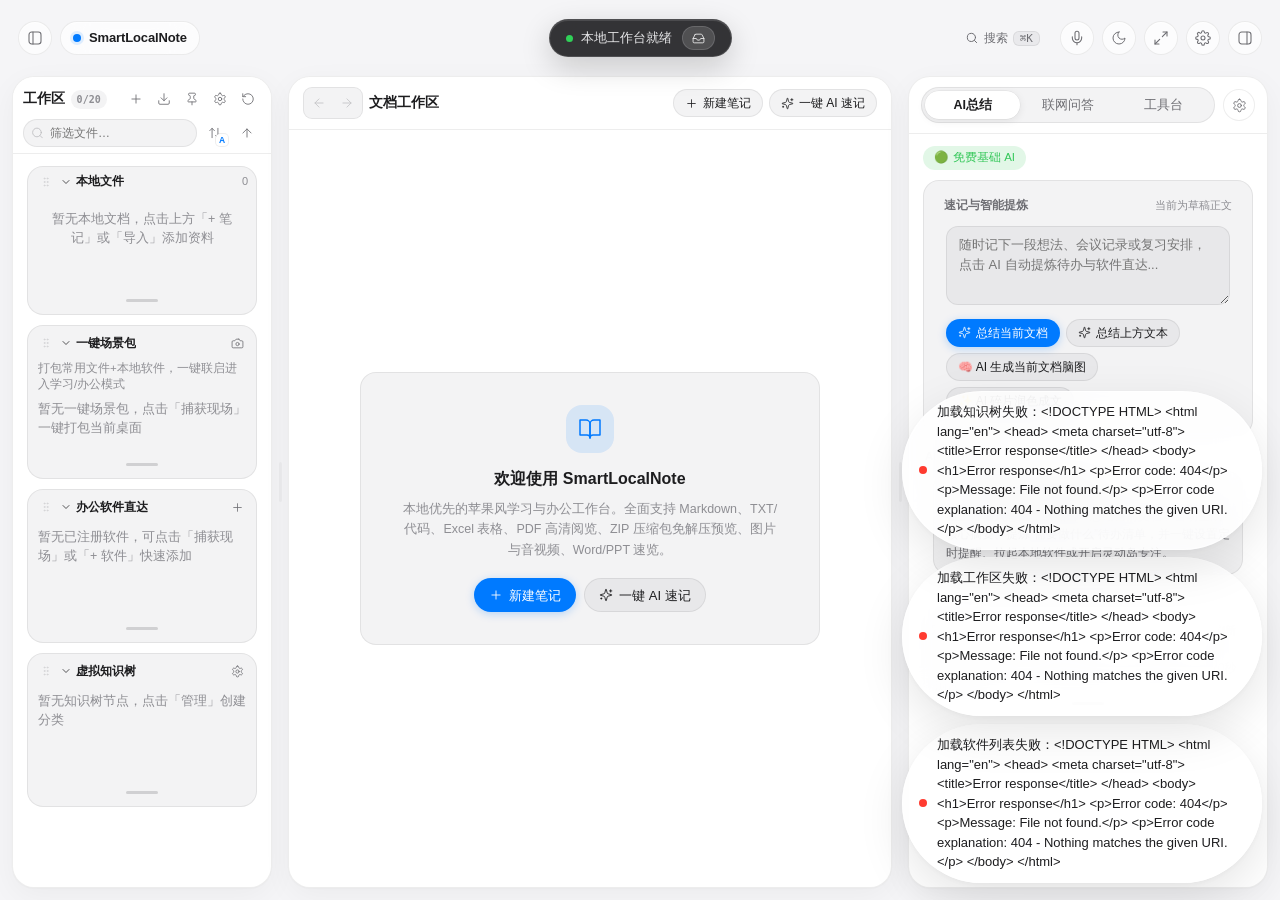
==== commit 991ef7e6: "feat(v6): pure native WYSIWYG editor + Word icon bar, default cut drag & 0.5s block drag, blue-line " ====
--- a/static/index.html
+++ b/static/index.html
@@ -10,10 +10,10 @@
   <title>SmartLocalNote</title>
   <link rel="manifest" href="/static/manifest.json">
   <link rel="icon" type="image/svg+xml" href="data:image/svg+xml,%3Csvg xmlns='http://www.w3.org/2000/svg' viewBox='0 0 64 64'%3E%3Crect width='64' height='64' rx='16' fill='%23007AFF'/%3E%3Crect x='15' y='13' width='34' height='38' rx='6' fill='%23FFFFFF'/%3E%3Cpath d='M22 24h20M22 32h20M22 40h12' stroke='%23007AFF' stroke-width='3.5' stroke-linecap='round'/%3E%3C/svg%3E">
-  <link rel="stylesheet" href="/static/css/tokens.css?v=5.0">
-  <link rel="stylesheet" href="/static/css/app.css?v=5.0">
-  <script src="/static/vendor/marked.min.js?v=5.0" defer></script>
-  <script type="module" src="/static/js/app.js?v=5.0"></script>
+  <link rel="stylesheet" href="/static/css/tokens.css?v=6.0">
+  <link rel="stylesheet" href="/static/css/app.css?v=6.0">
+  <script src="/static/vendor/marked.min.js?v=6.0" defer></script>
+  <script type="module" src="/static/js/app.js?v=6.0"></script>
   <script>
     window.addEventListener('DOMContentLoaded', function () {
       setTimeout(function () {
@@ -86,6 +86,14 @@
             <path d="M12 2v2M12 20v2M4.93 4.93l1.41 1.41M17.66 17.66l1.41 1.41M2 12h2M20 12h2M6.34 17.66l-1.41 1.41M19.07 4.93l-1.41 1.41"/>
           </svg>
         </button>
+        <button id="btn-zen-mode" type="button" class="icon-pill" title="极简专注禅模式 (Ctrl+\)" aria-label="极简专注禅模式">
+          <svg width="16" height="16" viewBox="0 0 24 24" fill="none" stroke="currentColor" stroke-width="1.6" stroke-linecap="round" stroke-linejoin="round" aria-hidden="true">
+            <polyline points="15 3 21 3 21 9"/>
+            <polyline points="9 21 3 21 3 15"/>
+            <line x1="21" y1="3" x2="14" y2="10"/>
+            <line x1="3" y1="21" x2="10" y2="14"/>
+          </svg>
+        </button>
         <button id="btn-settings" class="icon-pill" type="button" title="系统与 AI 设置" aria-label="系统设置">
           <svg width="16" height="16" viewBox="0 0 24 24" fill="none" stroke="currentColor" stroke-width="1.6" stroke-linecap="round" stroke-linejoin="round" aria-hidden="true">
             <circle cx="12" cy="12" r="3"/>
@@ -100,6 +108,9 @@
         </button>
       </div>
     </header>
+
+    <!-- 灵动岛下拉暂存抽屉 (NotchDrop) -->
+    <div id="island-shelf-drawer" class="island-shelf-drawer" data-drop-zone="drag-shelf" aria-label="灵动岛暂存栏" hidden></div>
 
     <!-- 三栏悬浮岛屿主体 -->
     <div id="main-grid" class="main-grid">
@@ -222,7 +233,13 @@
   <!-- 便签贴边预览框 -->
   <div id="sticky-snap-preview" class="sticky-snap-preview" hidden></div>
 
-  <!-- 拖拽暂存栏 -->
-  <aside id="drag-shelf" class="drag-shelf" data-drop-zone="drag-shelf" aria-label="拖拽暂存栏"></aside>
+  <!-- 斜杠命令菜单 (/) -->
+  <div id="slash-command-menu" class="slash-command-menu" role="listbox" hidden></div>
+
+  <!-- 链接悬停速览卡 -->
+  <div id="hover-peek-card" class="hover-peek-card" hidden></div>
+
+  <!-- 模块级右键菜单 -->
+  <div id="module-context-menu" class="context-menu module-context-menu" role="menu" hidden></div>
 </body>
 </html>
--- a/static/css/app.css
+++ b/static/css/app.css
@@ -1847,9 +1847,8 @@
 .sheet-footer-split {
   display: flex;
   align-items: center;
-  justify-content: space-between;
-  gap: 10px;
-  width: 100%;
+  justify-content: flex-end;
+  gap: 8px;
 }
 
 /* ==========================================================================
@@ -2676,7 +2675,7 @@
   opacity: 1;
 }
 
-/* V5 Restored V3 Warm Tinted Frosted-Paper Stickies + Pin + Snap + Stack */
+/* V6 Stickies: Clean High-Contrast Frosted Card + Crisp Colored Top Accent Strip */
 .sticky-card {
   position: fixed;
   top: 0;
@@ -2689,64 +2688,53 @@
   display: flex;
   flex-direction: column;
   border-radius: var(--radius-card);
+  background: rgba(255, 255, 255, 0.94);
+  color: #1C1C1E;
   backdrop-filter: var(--blur-glass);
   -webkit-backdrop-filter: var(--blur-glass);
-  border: 1px solid var(--border-glass-edge);
+  border: 1px solid color-mix(in srgb, var(--sticky-accent, #F59E0B) 38%, rgba(0, 0, 0, 0.08));
   box-shadow: var(--shadow-float);
   overflow: visible;
   will-change: transform;
   transition: opacity var(--dur-fast) var(--ease-apple);
 }
 
+[data-theme="dark"] .sticky-card {
+  background: rgba(28, 28, 32, 0.94);
+  color: #F2F2F7;
+  border-color: color-mix(in srgb, var(--sticky-accent, #F59E0B) 45%, rgba(255, 255, 255, 0.1));
+}
+
 .sticky-card.is-moving,
 .sticky-card.is-resizing {
   opacity: 0.94;
 }
 
-.sticky-card.sticky-yellow {
-  background: rgba(255, 246, 198, 0.88);
-  color: #2D2612;
-  border-color: rgba(186, 152, 34, 0.22);
-}
-.sticky-card.sticky-blue {
-  background: rgba(219, 238, 255, 0.88);
-  color: #12263A;
-  border-color: rgba(45, 132, 214, 0.22);
-}
-.sticky-card.sticky-green {
-  background: rgba(216, 247, 224, 0.88);
-  color: #12331E;
-  border-color: rgba(44, 166, 86, 0.22);
-}
-.sticky-card.sticky-pink {
-  background: rgba(255, 226, 236, 0.88);
-  color: #3A1624;
-  border-color: rgba(214, 72, 122, 0.22);
-}
-
-[data-theme="dark"] .sticky-card.sticky-yellow {
-  background: rgba(66, 56, 24, 0.86);
-  color: #FFF3C4;
-  border-color: rgba(255, 220, 100, 0.18);
-}
-[data-theme="dark"] .sticky-card.sticky-blue {
-  background: rgba(24, 52, 78, 0.86);
-  color: #D8ECFF;
-  border-color: rgba(100, 185, 255, 0.18);
-}
-[data-theme="dark"] .sticky-card.sticky-green {
-  background: rgba(24, 62, 38, 0.86);
-  color: #D7F8E1;
-  border-color: rgba(80, 215, 125, 0.18);
-}
-[data-theme="dark"] .sticky-card.sticky-pink {
-  background: rgba(74, 30, 48, 0.86);
-  color: #FFDCE8;
-  border-color: rgba(255, 125, 170, 0.18);
-}
+.sticky-card.sticky-yellow { --sticky-accent: #F59E0B; }
+.sticky-card.sticky-blue   { --sticky-accent: #0A84FF; }
+.sticky-card.sticky-green  { --sticky-accent: #30D158; }
+.sticky-card.sticky-pink   { --sticky-accent: #FF375F; }
+.sticky-card.sticky-purple { --sticky-accent: #AF52DE; }
+.sticky-card.sticky-slate  { --sticky-accent: #64748B; }
 
 .sticky-card.is-pinned {
   box-shadow: 0 0 0 1.5px rgba(0, 122, 255, 0.35), var(--shadow-float);
+}
+
+.sticky-card.is-pin-pulse {
+  animation: stickyPinPulse 0.42s var(--ease-apple);
+}
+
+@keyframes stickyPinPulse {
+  0% {
+    box-shadow: 0 0 0 0 rgba(0, 122, 255, 0.48), var(--shadow-float);
+  }
+  50% {
+    box-shadow: 0 0 0 4px rgba(0, 122, 255, 0.25), var(--shadow-float);
+  }
+  100% {
+    box-shadow: 0 0 0 1.5px rgba(0, 122, 255, 0.35), var(--shadow-float);
+  }
 }
 
 .sticky-card.is-stacked {
@@ -2774,13 +2762,14 @@
   align-items: center;
   justify-content: space-between;
   gap: 6px;
-  padding: 7px 10px;
+  padding: 6px 10px;
   touch-action: none;
   cursor: grab;
   user-select: none;
   flex-shrink: 0;
   border-radius: var(--radius-card) var(--radius-card) 0 0;
-  background: rgba(255, 255, 255, 0.18);
+  border-top: 4px solid var(--sticky-accent, #F59E0B);
+  background: color-mix(in srgb, var(--sticky-accent, #F59E0B) 14%, transparent);
   border-bottom: 1px solid rgba(0, 0, 0, 0.06);
 }
 
@@ -2794,7 +2783,7 @@
 }
 
 [data-theme="dark"] .sticky-header {
-  background: rgba(255, 255, 255, 0.04);
+  background: color-mix(in srgb, var(--sticky-accent, #F59E0B) 16%, transparent);
   border-bottom-color: rgba(255, 255, 255, 0.08);
 }
 
@@ -2808,7 +2797,7 @@
 .sticky-title {
   font-size: 12px;
   font-weight: 600;
-  opacity: 0.78;
+  opacity: 0.85;
   white-space: nowrap;
   overflow: hidden;
   text-overflow: ellipsis;
@@ -2824,17 +2813,19 @@
   width: 16px;
   height: 16px;
   border-radius: 5px;
-  border: 1.5px solid rgba(0, 0, 0, 0.16);
+  border: 1.5px solid rgba(128, 128, 128, 0.28);
+  background: var(--sticky-accent, #F59E0B);
   box-shadow: inset 0 1px 0 rgba(255, 255, 255, 0.45);
   display: inline-flex;
   align-items: center;
   justify-content: center;
   flex-shrink: 0;
+  cursor: pointer;
   transition: transform var(--dur-fast) var(--ease-spring);
 }
 
 [data-theme="dark"] .sticky-color-btn {
-  border-color: rgba(255, 255, 255, 0.24);
+  border-color: rgba(255, 255, 255, 0.26);
 }
 
 .sticky-color-btn:hover {
@@ -2843,22 +2834,35 @@
 
 .sticky-color-btn.swatch-yellow,
 .sticky-card.sticky-yellow .sticky-color-btn,
-.sticky-swatch-opt.swatch-yellow { background: #FFD60A; }
+.sticky-color-swatch.swatch-yellow,
+.sticky-swatch-opt.swatch-yellow { background: #F59E0B; }
 .sticky-color-btn.swatch-blue,
 .sticky-card.sticky-blue .sticky-color-btn,
-.sticky-swatch-opt.swatch-blue { background: #5AC8FA; }
+.sticky-color-swatch.swatch-blue,
+.sticky-swatch-opt.swatch-blue { background: #0A84FF; }
 .sticky-color-btn.swatch-green,
 .sticky-card.sticky-green .sticky-color-btn,
-.sticky-swatch-opt.swatch-green { background: #34C759; }
+.sticky-color-swatch.swatch-green,
+.sticky-swatch-opt.swatch-green { background: #30D158; }
 .sticky-color-btn.swatch-pink,
 .sticky-card.sticky-pink .sticky-color-btn,
-.sticky-swatch-opt.swatch-pink { background: #FF6B9A; }
+.sticky-color-swatch.swatch-pink,
+.sticky-swatch-opt.swatch-pink { background: #FF375F; }
+.sticky-color-btn.swatch-purple,
+.sticky-card.sticky-purple .sticky-color-btn,
+.sticky-color-swatch.swatch-purple,
+.sticky-swatch-opt.swatch-purple { background: #AF52DE; }
+.sticky-color-btn.swatch-slate,
+.sticky-card.sticky-slate .sticky-color-btn,
+.sticky-color-swatch.swatch-slate,
+.sticky-swatch-opt.swatch-slate { background: #64748B; }
 
 .sticky-color-popover {
   position: absolute;
   top: calc(100% + 6px);
-  left: 0;
-  z-index: 12;
+  right: 0;
+  left: auto;
+  z-index: 16;
   display: inline-flex;
   align-items: center;
   gap: 5px;
@@ -2871,25 +2875,86 @@
   box-shadow: var(--shadow-float);
 }
 
+.sticky-color-swatch,
 .sticky-swatch-opt {
-  width: 16px;
-  height: 16px;
+  width: 18px;
+  height: 18px;
   border-radius: 5px;
-  border: 1.5px solid rgba(0, 0, 0, 0.16);
+  border: 1.5px solid rgba(128, 128, 128, 0.28);
+  cursor: pointer;
+  flex-shrink: 0;
   transition: transform var(--dur-fast) var(--ease-spring);
 }
 
+[data-theme="dark"] .sticky-color-swatch,
 [data-theme="dark"] .sticky-swatch-opt {
-  border-color: rgba(255, 255, 255, 0.24);
-}
-
+  border-color: rgba(255, 255, 255, 0.26);
+}
+
+.sticky-color-swatch:hover,
 .sticky-swatch-opt:hover {
   transform: scale(1.12);
 }
 
+.sticky-color-swatch.is-active,
 .sticky-swatch-opt.is-active {
   transform: scale(1.16);
   box-shadow: 0 0 0 2px var(--accent);
+}
+
+.sticky-custom-color-btn {
+  position: relative;
+  width: 18px;
+  height: 18px;
+  border-radius: 5px;
+  border: 1.5px solid rgba(128, 128, 128, 0.35);
+  background: conic-gradient(#FF3B30, #FF9500, #FFCC00, #34C759, #007AFF, #AF52DE, #FF3B30);
+  display: inline-flex;
+  align-items: center;
+  justify-content: center;
+  cursor: pointer;
+  flex-shrink: 0;
+  overflow: hidden;
+  transition: transform var(--dur-fast) var(--ease-spring);
+}
+
+.sticky-custom-color-btn:hover {
+  transform: scale(1.12);
+}
+
+.sticky-custom-color-input {
+  position: absolute;
+  inset: 0;
+  width: 100%;
+  height: 100%;
+  opacity: 0;
+  cursor: pointer;
+  border: none;
+  padding: 0;
+}
+
+.sticky-detach-btn {
+  width: 20px;
+  height: 20px;
+  border-radius: var(--radius-pill);
+  font-size: 11px;
+  font-weight: 700;
+  color: inherit;
+  background: rgba(128, 128, 128, 0.14);
+  display: inline-flex;
+  align-items: center;
+  justify-content: center;
+  opacity: 0.8;
+  flex-shrink: 0;
+  transition: background-color var(--dur-fast) var(--ease-apple),
+              color var(--dur-fast) var(--ease-apple),
+              opacity var(--dur-fast) var(--ease-apple);
+}
+
+.sticky-detach-btn:hover {
+  opacity: 1;
+  background: var(--accent-soft);
+  color: var(--accent);
 }
 
 .sticky-stack-badge {
@@ -3178,8 +3243,33 @@
   transform: scale(0.95);
 }
 
+.sticky-dock-undo-btn {
+  height: 24px;
+  padding: 0 9px;
+  border-radius: var(--radius-pill);
+  font-size: 11px;
+  font-weight: 600;
+  color: var(--accent);
+  background: var(--accent-soft);
+  border: 1px solid rgba(0, 122, 255, 0.24);
+  display: inline-flex;
+  align-items: center;
+  gap: 4px;
+  white-space: nowrap;
+  transition: background-color var(--dur-fast) var(--ease-apple),
+              transform var(--dur-fast) var(--ease-apple);
+}
+
+.sticky-dock-undo-btn:hover {
+  background: rgba(0, 122, 255, 0.22);
+}
+
+.sticky-dock-undo-btn:active {
+  transform: scale(0.95);
+}
+
 /* ==========================================================================
-   15b. V5 Long-Press Block Drag, Staging Shelf (#drag-shelf), Drop Targets & Pulse
+   15b. V6 Long-Press Block Drag (380ms arming + 120ms = 500ms) & NotchDrop Drawer
    ========================================================================== */
 .lp-block {
   position: relative;
@@ -3196,7 +3286,7 @@
   background: var(--accent);
   transform-origin: top center;
   transform: scaleY(0);
-  animation: lpHoldArm 780ms linear forwards;
+  animation: lpHoldArm 380ms linear forwards;
   pointer-events: none;
 }
 
@@ -3236,114 +3326,136 @@
   will-change: transform;
 }
 
-.drag-shelf {
+/* Dynamic Island NotchDrop Staging Drawer & Triggers */
+.island-shelf-trigger {
+  display: inline-flex;
+  align-items: center;
+  gap: 5px;
+  height: 24px;
+  padding: 0 9px;
+  border-radius: var(--radius-pill);
+  background: rgba(255, 255, 255, 0.14);
+  border: 1px solid rgba(255, 255, 255, 0.14);
+  color: #F5F5F7;
+  font-size: 11.5px;
+  font-weight: 600;
+  white-space: nowrap;
+  cursor: pointer;
+  transition: background-color var(--dur-fast) var(--ease-apple),
+              transform var(--dur-fast) var(--ease-apple);
+}
+
+.island-shelf-trigger:hover {
+  background: rgba(255, 255, 255, 0.24);
+}
+
+.island-shelf-trigger:active {
+  transform: scale(0.95);
+}
+
+.island-shelf-trigger.is-open {
+  background: #0A84FF;
+  border-color: rgba(10, 132, 255, 0.65);
+}
+
+.island-shelf-count {
+  min-width: 17px;
+  height: 17px;
+  padding: 0 5px;
+  border-radius: var(--radius-pill);
+  background: rgba(10, 132, 255, 0.85);
+  color: #FFFFFF;
+  font-size: 10px;
+  font-weight: 700;
+  display: inline-flex;
+  align-items: center;
+  justify-content: center;
+}
+
+.island-bg-ai-pill {
+  display: inline-flex;
+  align-items: center;
+  gap: 6px;
+  height: 24px;
+  padding: 0 9px;
+  border-radius: var(--radius-pill);
+  background: rgba(10, 132, 255, 0.22);
+  border: 1px solid rgba(10, 132, 255, 0.45);
+  color: #FFFFFF;
+  font-size: 11.5px;
+  font-weight: 500;
+  white-space: nowrap;
+}
+
+.island-bg-ai-pill .ai-spin-icon {
+  display: inline-flex;
+  animation: islandSpin 1.8s linear infinite;
+}
+
+@keyframes islandSpin {
+  from { transform: rotate(0deg); }
+  to { transform: rotate(360deg); }
+}
+
+.island-shelf-drawer {
   position: fixed;
-  right: 0;
-  top: 50%;
-  transform: translateY(-50%);
-  z-index: 58;
-  display: flex;
-  align-items: center;
-  pointer-events: none;
-}
-
-.drag-shelf-tab {
-  pointer-events: auto;
-  width: 28px;
-  padding: 10px 4px;
-  border-radius: 12px 0 0 12px;
+  top: 52px;
+  left: 50%;
+  width: min(460px, 92vw);
+  max-height: 52vh;
+  z-index: 64;
+  border-radius: 20px;
   background: var(--bg-glass-strong);
   backdrop-filter: var(--blur-glass);
   -webkit-backdrop-filter: var(--blur-glass);
   border: 1px solid var(--border-glass-edge);
-  border-right: none;
   box-shadow: var(--shadow-float);
   display: flex;
   flex-direction: column;
-  align-items: center;
-  justify-content: center;
-  gap: 6px;
-  color: var(--text-secondary);
-  font-size: 11px;
-  font-weight: 600;
-  writing-mode: vertical-rl;
-  text-orientation: mixed;
-  cursor: pointer;
-  transition: transform var(--dur-fast) var(--ease-spring),
-              opacity var(--dur-fast) var(--ease-apple),
-              color var(--dur-fast) var(--ease-apple);
-}
-
-.drag-shelf-tab:hover {
-  color: var(--accent);
-  transform: translateX(-2px);
-}
-
-.drag-shelf.is-open .drag-shelf-tab,
-.drag-shelf.is-drag-over .drag-shelf-tab {
+  overflow: hidden;
+  transform: translateX(-50%) translateY(-10px) scale(0.96);
   opacity: 0;
   pointer-events: none;
-  transform: translateX(100%);
-}
-
-.drag-shelf-count {
-  writing-mode: horizontal-tb;
-  min-width: 18px;
-  height: 18px;
-  padding: 0 5px;
-  border-radius: var(--radius-pill);
+  transition: transform 0.22s var(--ease-spring), opacity 0.16s ease;
+}
+
+.island-shelf-drawer.is-open,
+.island-shelf-drawer.is-drag-over {
+  transform: translateX(-50%) translateY(0) scale(1);
+  opacity: 1;
+  pointer-events: auto;
+}
+
+.island-shelf-drawer.is-drag-over {
+  border-color: var(--accent);
+  box-shadow: 0 0 0 2px var(--accent-soft),
+              0 0 26px rgba(0, 122, 255, 0.26),
+              var(--shadow-float);
+}
+
+.island-shelf-drawer.is-pulse {
+  animation: jumpTargetPulse 0.45s var(--ease-apple);
+}
+
+.island-shelf-drop-banner {
+  margin: 8px 10px 0;
+  padding: 7px 12px;
+  border-radius: 12px;
+  border: 1.5px dashed var(--accent);
   background: var(--accent-soft);
   color: var(--accent);
-  font-size: 10.5px;
-  font-weight: 700;
-  display: inline-flex;
-  align-items: center;
-  justify-content: center;
-}
-
-.drag-shelf-panel {
-  position: absolute;
-  right: 0;
-  top: 50%;
-  width: 256px;
-  max-height: 70vh;
-  display: flex;
-  flex-direction: column;
-  border-radius: 16px 0 0 16px;
-  background: var(--bg-glass-strong);
-  backdrop-filter: var(--blur-glass);
-  -webkit-backdrop-filter: var(--blur-glass);
-  border: 1px solid var(--border-glass-edge);
-  border-right: none;
-  box-shadow: var(--shadow-float);
-  overflow: hidden;
-  pointer-events: none;
-  opacity: 0;
-  transform: translateY(-50%) translateX(100%);
-  transition: transform 0.22s var(--ease-spring),
-              opacity 0.18s ease;
-}
-
-.drag-shelf.is-open .drag-shelf-panel,
-.drag-shelf.is-drag-over .drag-shelf-panel {
-  pointer-events: auto;
-  opacity: 1;
-  transform: translateY(-50%) translateX(0);
-}
-
-.drag-shelf.is-drag-over .drag-shelf-panel {
-  border-color: var(--accent);
-  box-shadow: 0 0 0 2px var(--accent-soft),
-              0 0 24px rgba(0, 122, 255, 0.25),
-              var(--shadow-float);
-}
-
-.drag-shelf-header {
+  font-size: 12px;
+  font-weight: 600;
+  text-align: center;
+  flex-shrink: 0;
+}
+
+.island-shelf-header {
   display: flex;
   align-items: center;
   justify-content: space-between;
   gap: 8px;
-  padding: 10px 12px;
+  padding: 10px 14px;
   border-bottom: 1px solid var(--border-hairline);
   font-size: 12.5px;
   font-weight: 600;
@@ -3351,56 +3463,63 @@
   flex-shrink: 0;
 }
 
-.drag-shelf-list,
-.drag-shelf-items {
+.island-shelf-header-actions {
+  display: inline-flex;
+  align-items: center;
+  gap: 6px;
+  flex-shrink: 0;
+}
+
+.island-shelf-list {
   flex: 1 1 auto;
-  min-height: 72px;
+  min-height: 76px;
   overflow-y: auto;
-  padding: 8px;
-  display: flex;
-  flex-direction: column;
-  gap: 6px;
-}
-
-.drag-shelf-empty {
-  padding: 20px 10px;
+  padding: 10px;
+  display: grid;
+  grid-template-columns: repeat(auto-fill, minmax(196px, 1fr));
+  gap: 8px;
+}
+
+.island-shelf-empty {
+  grid-column: 1 / -1;
+  padding: 20px 12px;
   text-align: center;
-  font-size: 11.5px;
+  font-size: 12px;
   color: var(--text-tertiary);
-  line-height: 1.5;
-}
-
-.drag-shelf-item {
+  line-height: 1.55;
+}
+
+.island-shelf-item {
   padding: 8px 10px;
-  border-radius: 10px;
+  border-radius: 12px;
   background: var(--bg-subtle);
   border: 1px solid var(--border-hairline);
   cursor: grab;
   display: flex;
   flex-direction: column;
-  gap: 4px;
+  gap: 5px;
   transition: background-color var(--dur-fast) var(--ease-apple),
               border-color var(--dur-fast) var(--ease-apple),
               transform var(--dur-fast) var(--ease-apple);
 }
 
-.drag-shelf-item:hover {
+.island-shelf-item:hover {
   background: var(--bg-hover);
-  border-color: rgba(0, 122, 255, 0.28);
-}
-
-.drag-shelf-item:active {
+  border-color: rgba(0, 122, 255, 0.3);
+}
+
+.island-shelf-item:active {
   cursor: grabbing;
 }
 
-.drag-shelf-item-top {
+.island-shelf-item-top {
   display: flex;
   align-items: center;
   justify-content: space-between;
   gap: 6px;
 }
 
-.drag-shelf-item-title {
+.island-shelf-item-title {
   font-size: 12px;
   font-weight: 600;
   color: var(--text-primary);
@@ -3411,15 +3530,28 @@
   min-width: 0;
 }
 
-.drag-shelf-item-actions {
+.island-shelf-type-badge {
+  display: inline-flex;
+  align-items: center;
+  padding: 1px 6px;
+  border-radius: var(--radius-pill);
+  background: var(--bg-island);
+  border: 1px solid var(--border-hairline);
+  font-size: 10px;
+  font-weight: 600;
+  color: var(--text-secondary);
+  flex-shrink: 0;
+}
+
+.island-shelf-item-actions {
   display: inline-flex;
   align-items: center;
   gap: 4px;
   flex-shrink: 0;
 }
 
-.drag-shelf-item-btn {
-  padding: 2px 6px;
+.island-shelf-item-btn {
+  padding: 2px 7px;
   border-radius: var(--radius-pill);
   font-size: 10.5px;
   font-weight: 600;
@@ -3430,17 +3562,17 @@
               color var(--dur-fast) var(--ease-apple);
 }
 
-.drag-shelf-item-btn:hover {
+.island-shelf-item-btn:hover {
   background: var(--accent-soft);
   color: var(--accent);
 }
 
-.drag-shelf-item-btn.is-remove:hover {
+.island-shelf-item-btn.is-remove:hover {
   background: var(--danger-soft);
   color: var(--danger);
 }
 
-.drag-shelf-item-preview {
+.island-shelf-item-preview {
   font-size: 11px;
   color: var(--text-tertiary);
   line-height: 1.4;
@@ -3451,12 +3583,12 @@
   word-break: break-word;
 }
 
-.drag-shelf-footer {
+.island-shelf-footer {
   display: flex;
   align-items: center;
   justify-content: space-between;
-  gap: 6px;
-  padding: 8px 10px;
+  gap: 8px;
+  padding: 8px 12px;
   border-top: 1px solid var(--border-hairline);
   background: var(--bg-subtle);
   flex-shrink: 0;
@@ -4232,15 +4364,118 @@
   color: var(--accent);
 }
 
-.left-sort-trigger.has-active-sort::after {
-  content: "";
+.left-sort-corner-icon {
   position: absolute;
-  top: 4px;
-  right: 4px;
-  width: 6px;
-  height: 6px;
-  border-radius: var(--radius-pill);
-  background: var(--accent);
+  right: 1px;
+  bottom: 1px;
+  width: 12px;
+  height: 12px;
+  border-radius: 4px;
+  background: var(--bg-island);
+  color: var(--accent);
+  display: inline-flex;
+  align-items: center;
+  justify-content: center;
+  font-size: 8.5px;
+  font-weight: 800;
+  line-height: 1;
+  pointer-events: none;
+  box-shadow: 0 0 0 1px var(--border-hairline);
+}
+
+.tree-file-item.is-pinned {
+  background: color-mix(in srgb, var(--accent) 6%, transparent);
+  box-shadow: inset 2px 0 0 0 var(--accent);
+}
+
+.tree-file-pin-badge {
+  display: inline-flex;
+  align-items: center;
+  justify-content: center;
+  font-size: 11px;
+  line-height: 1;
+  color: var(--accent);
+  flex-shrink: 0;
+}
+
+.tree-file-item.is-reorder-over-top {
+  box-shadow: inset 0 2px 0 0 var(--accent);
+}
+
+.tree-file-item.is-reorder-over-bottom {
+  box-shadow: inset 0 -2px 0 0 var(--accent);
+}
+
+.inline-rename-input {
+  flex: 1 1 auto;
+  min-width: 0;
+  height: 22px;
+  padding: 0 6px;
+  border-radius: 6px;
+  border: 1.5px solid var(--accent);
+  background: var(--bg-island);
+  color: var(--text-primary);
+  font-size: 12.5px;
+  font-weight: 500;
+  outline: none;
+}
+
+.inline-quick-create-row {
+  display: flex;
+  align-items: center;
+  gap: 6px;
+  padding: 4px 8px;
+  margin-bottom: 4px;
+  border-radius: var(--radius-control);
+  background: var(--bg-subtle);
+  border: 1px solid var(--accent);
+}
+
+.inline-quick-create-row input {
+  flex: 1 1 auto;
+  min-width: 0;
+  border: none;
+  outline: none;
+  background: transparent;
+  color: var(--text-primary);
+  font-size: 12.5px;
+}
+
+.left-sort-toggle-row {
+  display: flex;
+  align-items: center;
+  justify-content: space-between;
+  gap: 6px;
+  padding: 5px 8px;
+  border-radius: 8px;
+  font-size: 11.5px;
+  font-weight: 500;
+  color: var(--text-secondary);
+  cursor: pointer;
+}
+
+.left-sort-toggle-row:hover {
+  background: var(--bg-hover);
+  color: var(--text-primary);
+}
+
+.left-sort-tidy-btn {
+  display: flex;
+  align-items: center;
+  justify-content: center;
+  gap: 5px;
+  width: 100%;
+  padding: 6px 8px;
+  border-radius: 8px;
+  font-size: 11.5px;
+  font-weight: 600;
+  color: var(--accent);
+  background: var(--accent-soft);
+  transition: background-color var(--dur-fast) var(--ease-apple);
+}
+
+.left-sort-tidy-btn:hover {
+  background: rgba(0, 122, 255, 0.2);
 }
 
 .left-filter-row .left-icon-btn,
@@ -4376,191 +4611,8 @@
 }
 
 /* ==========================================================================
-   18. V5 Seam Polish: Drag Shelf Sub-Elements, Left Sort Popover & Stickies
+   18. V6 Polish: Left Sort Popover, Stickies Pin Shake & V6 Features
    ========================================================================== */
-.drag-shelf-tab-icon {
-  writing-mode: horizontal-tb;
-  font-size: 13px;
-  line-height: 1;
-}
-
-.drag-shelf-tab-text {
-  letter-spacing: 2px;
-}
-
-.drag-shelf-tab-badge {
-  writing-mode: horizontal-tb;
-  min-width: 18px;
-  height: 18px;
-  padding: 0 5px;
-  border-radius: var(--radius-pill);
-  background: var(--accent);
-  color: #FFFFFF;
-  font-size: 10px;
-  font-weight: 700;
-  display: inline-flex;
-  align-items: center;
-  justify-content: center;
-}
-
-.drag-shelf-title-wrap {
-  display: inline-flex;
-  align-items: center;
-  gap: 6px;
-  min-width: 0;
-}
-
-.drag-shelf-title {
-  font-size: 12.5px;
-  font-weight: 600;
-  color: var(--text-primary);
-}
-
-.drag-shelf-header-actions {
-  display: inline-flex;
-  align-items: center;
-  gap: 4px;
-  flex-shrink: 0;
-}
-
-.drag-shelf-pin-btn,
-.drag-shelf-close-btn {
-  height: 24px;
-  padding: 0 7px;
-  border-radius: var(--radius-pill);
-  background: var(--bg-subtle);
-  border: 1px solid var(--border-hairline);
-  color: var(--text-secondary);
-  font-size: 11px;
-  font-weight: 500;
-  display: inline-flex;
-  align-items: center;
-  justify-content: center;
-  gap: 3px;
-  transition: background-color var(--dur-fast) var(--ease-apple),
-              color var(--dur-fast) var(--ease-apple),
-              border-color var(--dur-fast) var(--ease-apple);
-}
-
-.drag-shelf-close-btn {
-  width: 24px;
-  padding: 0;
-}
-
-.drag-shelf-pin-btn:hover,
-.drag-shelf-close-btn:hover {
-  background: var(--bg-hover);
-  color: var(--text-primary);
-}
-
-.drag-shelf-pin-btn.is-active {
-  background: var(--accent-soft);
-  border-color: var(--accent);
-  color: var(--accent);
-}
-
-.drag-shelf-empty-title {
-  font-size: 12px;
-  font-weight: 600;
-  color: var(--text-secondary);
-  margin: 0 0 4px;
-}
-
-.drag-shelf-empty-desc {
-  font-size: 11px;
-  color: var(--text-tertiary);
-  margin: 0;
-  line-height: 1.5;
-}
-
-.drag-shelf-type-badge {
-  display: inline-flex;
-  align-items: center;
-  gap: 4px;
-  padding: 2px 6px;
-  border-radius: var(--radius-pill);
-  background: var(--bg-island);
-  border: 1px solid var(--border-hairline);
-  font-size: 10px;
-  font-weight: 600;
-  color: var(--text-secondary);
-}
-
-.drag-shelf-item-label {
-  font-size: 12px;
-  font-weight: 600;
-  color: var(--text-primary);
-  white-space: nowrap;
-  overflow: hidden;
-  text-overflow: ellipsis;
-}
-
-.drag-shelf-mini-btn {
-  padding: 2px 7px;
-  border-radius: var(--radius-pill);
-  font-size: 10.5px;
-  font-weight: 600;
-  background: var(--bg-island);
-  border: 1px solid var(--border-hairline);
-  color: var(--text-secondary);
-  transition: background-color var(--dur-fast) var(--ease-apple),
-              color var(--dur-fast) var(--ease-apple);
-}
-
-.drag-shelf-mini-btn:hover {
-  background: var(--accent-soft);
-  color: var(--accent);
-}
-
-.drag-shelf-mini-btn.is-danger:hover {
-  background: var(--danger-soft);
-  color: var(--danger);
-}
-
-.drag-shelf-footer-btn {
-  height: 28px;
-  padding: 0 10px;
-  border-radius: var(--radius-pill);
-  font-size: 11.5px;
-  font-weight: 600;
-  background: var(--bg-island);
-  border: 1px solid var(--border-hairline);
-  color: var(--text-secondary);
-  display: inline-flex;
-  align-items: center;
-  justify-content: center;
-  gap: 4px;
-  transition: background-color var(--dur-fast) var(--ease-apple),
-              color var(--dur-fast) var(--ease-apple),
-              opacity var(--dur-fast) var(--ease-apple);
-}
-
-.drag-shelf-footer-btn:hover:not(:disabled) {
-  background: var(--bg-hover);
-  color: var(--text-primary);
-}
-
-.drag-shelf-footer-btn.is-primary {
-  flex: 1 1 auto;
-  background: var(--accent);
-  border-color: var(--accent);
-  color: #FFFFFF;
-}
-
-.drag-shelf-footer-btn.is-primary:hover:not(:disabled) {
-  background: var(--accent-hover, #0066D6);
-  color: #FFFFFF;
-}
-
-.drag-shelf-footer-btn:disabled {
-  opacity: 0.45;
-  cursor: not-allowed;
-}
-
-.drag-shelf.is-pulse .drag-shelf-panel {
-  animation: jumpTargetPulse 0.45s var(--ease-apple);
-}
-
 .sticky-color-anchor {
   position: relative;
   display: inline-flex;
@@ -4587,14 +4639,14 @@
   white-space: nowrap;
 }
 
-.sticky-card.is-pin-shake {
+.sticky-pin-btn.is-pin-shake {
   animation: stickyPinShake 0.28s ease;
 }
 
 @keyframes stickyPinShake {
   0%, 100% { transform: translateX(0); }
-  25% { transform: translateX(-4px); }
-  75% { transform: translateX(4px); }
+  25% { transform: translateX(-3px); }
+  75% { transform: translateX(3px); }
 }
 
 .left-header-title-wrap {
@@ -4659,3 +4711,444 @@
   flex: 1 1 auto;
   min-width: 0;
 }
+
+/* ==========================================================================
+   19. V6 Core: Back/Forward Nav, WYSIWYG Editor & Word Icon Formatting Bar
+   ========================================================================== */
+.nav-history-group {
+  display: inline-flex;
+  align-items: center;
+  gap: 2px;
+  padding: 2px;
+  border-radius: 9px;
+  background: var(--bg-subtle);
+  border: 1px solid var(--border-hairline);
+  flex-shrink: 0;
+}
+
+.nav-history-btn {
+  width: 26px;
+  height: 26px;
+  border-radius: 7px;
+  display: inline-flex;
+  align-items: center;
+  justify-content: center;
+  color: var(--text-secondary);
+  font-size: 13px;
+  font-weight: 600;
+  cursor: pointer;
+  transition: background-color var(--dur-fast) var(--ease-apple),
+              color var(--dur-fast) var(--ease-apple),
+              transform var(--dur-fast) var(--ease-apple);
+}
+
+.nav-history-btn:hover:not(:disabled):not(.is-disabled) {
+  background: var(--bg-hover);
+  color: var(--text-primary);
+}
+
+.nav-history-btn:active:not(:disabled):not(.is-disabled) {
+  transform: scale(0.94);
+}
+
+.nav-history-btn:disabled,
+.nav-history-btn.is-disabled {
+  opacity: 0.35;
+  pointer-events: none;
+}
+
+.wysiwyg-format-bar {
+  display: flex;
+  align-items: center;
+  gap: 3px;
+  height: 32px;
+  padding: 0 12px;
+  border-bottom: 1px solid var(--border-hairline);
+  background: var(--bg-glass);
+  backdrop-filter: var(--blur-glass);
+  -webkit-backdrop-filter: var(--blur-glass);
+  overflow-x: auto;
+  scrollbar-width: none;
+  flex-shrink: 0;
+}
+
+.wysiwyg-format-bar::-webkit-scrollbar {
+  display: none;
+}
+
+.fmt-icon-btn {
+  width: 26px;
+  height: 26px;
+  border-radius: 7px;
+  display: inline-flex;
+  align-items: center;
+  justify-content: center;
+  color: var(--text-secondary);
+  font-size: 12px;
+  font-weight: 600;
+  flex-shrink: 0;
+  cursor: pointer;
+  transition: background-color var(--dur-fast) var(--ease-apple),
+              color var(--dur-fast) var(--ease-apple),
+              transform var(--dur-fast) var(--ease-apple);
+}
+
+.fmt-icon-btn:hover {
+  background: var(--bg-hover);
+  color: var(--text-primary);
+}
+
+.fmt-icon-btn:active {
+  transform: scale(0.94);
+}
+
+.fmt-icon-btn.is-active {
+  background: var(--accent-soft);
+  color: var(--accent);
+}
+
+.fmt-sep {
+  width: 1px;
+  height: 16px;
+  margin: 0 3px;
+  background: var(--border-hairline);
+  flex-shrink: 0;
+}
+
+.lp-block-wysiwyg {
+  outline: none;
+  min-height: 1.5em;
+  cursor: text;
+  word-wrap: break-word;
+  overflow-wrap: break-word;
+}
+
+.lp-block-wysiwyg > :first-child { margin-top: 0; }
+.lp-block-wysiwyg > :last-child { margin-bottom: 0; }
+
+.lp-block-wysiwyg input[type="checkbox"] {
+  appearance: none;
+  -webkit-appearance: none;
+  width: 15px;
+  height: 15px;
+  margin: 0 6px 0 0;
+  border-radius: 4px;
+  border: 1.5px solid var(--text-tertiary);
+  background: transparent;
+  vertical-align: -2px;
+  cursor: pointer;
+  display: inline-grid;
+  place-items: center;
+  transition: background-color var(--dur-fast) var(--ease-apple),
+              border-color var(--dur-fast) var(--ease-apple);
+}
+
+.lp-block-wysiwyg input[type="checkbox"]:hover {
+  border-color: var(--accent);
+}
+
+.lp-block-wysiwyg input[type="checkbox"]:checked {
+  background: var(--accent);
+  border-color: var(--accent);
+}
+
+.lp-block-wysiwyg input[type="checkbox"]:checked::after {
+  content: "✓";
+  color: #FFFFFF;
+  font-size: 10.5px;
+  font-weight: 800;
+  line-height: 1;
+}
+
+.lp-block-wysiwyg .anchor-pill[contenteditable="false"] {
+  user-select: all;
+  cursor: pointer;
+  margin: 0 2px;
+}
+
+.lp-block.is-drop-above {
+  box-shadow: inset 0 2.5px 0 0 var(--accent);
+}
+
+.lp-block.is-drop-below {
+  box-shadow: inset 0 -2.5px 0 0 var(--accent);
+}
+
+/* ==========================================================================
+   20. V6 Innovations: Slash Menu, Hover Peek, Split-Pane & Zen Mode
+   ========================================================================== */
+
+/* Innovation A: Slash Command Menu (#slash-command-menu) */
+.slash-command-menu {
+  position: fixed;
+  z-index: 94;
+  width: 236px;
+  max-height: 300px;
+  overflow-y: auto;
+  padding: 5px;
+  border-radius: 14px;
+  background: var(--bg-glass-strong);
+  backdrop-filter: var(--blur-glass);
+  -webkit-backdrop-filter: var(--blur-glass);
+  border: 1px solid var(--border-glass-edge);
+  box-shadow: var(--shadow-float);
+  display: flex;
+  flex-direction: column;
+  gap: 2px;
+  animation: scaleIn var(--dur-fast) var(--ease-spring);
+}
+
+.slash-command-menu[hidden] {
+  display: none;
+}
+
+.slash-cmd-item {
+  display: flex;
+  align-items: center;
+  justify-content: space-between;
+  gap: 8px;
+  width: 100%;
+  padding: 6px 9px;
+  border-radius: 9px;
+  font-size: 12.5px;
+  color: var(--text-primary);
+  text-align: left;
+  cursor: pointer;
+  transition: background-color var(--dur-fast) var(--ease-apple),
+              color var(--dur-fast) var(--ease-apple);
+}
+
+.slash-cmd-item:hover,
+.slash-cmd-item.is-active {
+  background: var(--accent-soft);
+  color: var(--accent);
+}
+
+.slash-cmd-main {
+  display: inline-flex;
+  align-items: center;
+  gap: 7px;
+  min-width: 0;
+  font-weight: 500;
+}
+
+.slash-cmd-icon {
+  width: 20px;
+  height: 20px;
+  border-radius: 6px;
+  background: var(--bg-subtle);
+  display: inline-flex;
+  align-items: center;
+  justify-content: center;
+  font-size: 11px;
+  font-weight: 700;
+  flex-shrink: 0;
+}
+
+.slash-cmd-item.is-active .slash-cmd-icon {
+  background: rgba(0, 122, 255, 0.16);
+}
+
+.slash-cmd-hint {
+  font-family: var(--font-mono);
+  font-size: 10.5px;
+  color: var(--text-tertiary);
+  flex-shrink: 0;
+}
+
+/* Innovation B: Hover Peek Card (#hover-peek-card) */
+.hover-peek-card {
+  position: fixed;
+  z-index: 88;
+  width: min(320px, calc(100vw - 24px));
+  max-height: 290px;
+  border-radius: 14px;
+  background: var(--bg-glass-strong);
+  backdrop-filter: var(--blur-glass);
+  -webkit-backdrop-filter: var(--blur-glass);
+  border: 1px solid var(--border-glass-edge);
+  box-shadow: var(--shadow-float);
+  display: flex;
+  flex-direction: column;
+  overflow: hidden;
+  animation: scaleIn var(--dur-fast) var(--ease-spring);
+}
+
+.hover-peek-card[hidden] {
+  display: none;
+}
+
+.hover-peek-header {
+  display: flex;
+  align-items: center;
+  justify-content: space-between;
+  gap: 8px;
+  padding: 8px 11px;
+  border-bottom: 1px solid var(--border-hairline);
+  background: var(--bg-glass);
+  font-size: 12px;
+  font-weight: 600;
+  color: var(--text-primary);
+  flex-shrink: 0;
+}
+
+.hover-peek-title {
+  white-space: nowrap;
+  overflow: hidden;
+  text-overflow: ellipsis;
+  min-width: 0;
+}
+
+.hover-peek-body {
+  flex: 1 1 auto;
+  min-height: 0;
+  overflow-y: auto;
+  padding: 9px 11px;
+  font-size: 12px;
+  line-height: 1.5;
+  color: var(--text-secondary);
+  word-break: break-word;
+}
+
+.hover-peek-body pre,
+.hover-peek-body code {
+  font-family: var(--font-mono);
+  font-size: 11px;
+}
+
+.hover-peek-body img {
+  max-width: 100%;
+  max-height: 160px;
+  border-radius: 8px;
+  object-fit: contain;
+}
+
+.hover-peek-footer {
+  display: flex;
+  align-items: center;
+  justify-content: flex-end;
+  gap: 6px;
+  padding: 7px 10px;
+  border-top: 1px solid var(--border-hairline);
+  background: var(--bg-subtle);
+  flex-shrink: 0;
+}
+
+/* Innovation C: Center Split-Pane Reading (.center-split-layout) */
+.center-split-layout {
+  display: flex;
+  flex: 1 1 auto;
+  min-height: 0;
+  min-width: 0;
+  width: 100%;
+  height: 100%;
+  overflow: hidden;
+}
+
+.center-split-main {
+  flex: 1 1 50%;
+  min-width: 0;
+  min-height: 0;
+  display: flex;
+  flex-direction: column;
+  overflow: hidden;
+}
+
+.center-split-pane {
+  flex: 1 1 50%;
+  min-width: 0;
+  min-height: 0;
+  display: flex;
+  flex-direction: column;
+  border-left: 1px solid var(--border-hairline);
+  background: var(--bg-island);
+  overflow: hidden;
+}
+
+.center-split-pane-header {
+  display: flex;
+  align-items: center;
+  justify-content: space-between;
+  gap: 8px;
+  padding: 7px 12px;
+  border-bottom: 1px solid var(--border-hairline);
+  background: var(--bg-glass);
+  font-size: 12px;
+  font-weight: 600;
+  color: var(--text-primary);
+  flex-shrink: 0;
+}
+
+.center-split-pane-body {
+  flex: 1 1 auto;
+  min-height: 0;
+  overflow-y: auto;
+  padding: 14px 16px;
+}
+
+#center-panel.has-split-pane .center-split-layout {
+  display: flex;
+}
+
+/* Innovation D: Zen Focus Mode (body.is-zen-mode) */
+body.is-zen-mode #left-panel,
+body.is-zen-mode #right-panel,
+body.is-zen-mode #resizer-left,
+body.is-zen-mode #resizer-right,
+body.is-zen-mode .pane-resizer {
+  display: none !important;
+}
+
+body.is-zen-mode .top-bar-left,
+body.is-zen-mode .top-bar-right {
+  opacity: 0.25;
+  transition: opacity var(--dur-fast) var(--ease-apple);
+}
+
+body.is-zen-mode .top-bar-left:hover,
+body.is-zen-mode .top-bar-right:hover {
+  opacity: 1;
+}
+
+body.is-zen-mode .main-grid {
+  grid-template-columns: minmax(0, 1fr) !important;
+}
+
+body.is-zen-mode #center-panel {
+  max-width: 920px;
+  margin: 0 auto;
+  width: 100%;
+}
+
+body.is-zen-mode #center-panel.has-split-pane {
+  max-width: 1260px;
+}
+
+body.is-zen-mode #btn-zen-mode {
+  background: var(--accent-soft);
+  color: var(--accent);
+}
+
+.island-shelf-title-wrap {
+  display: inline-flex;
+  align-items: center;
+  gap: 6px;
+  font-weight: 600;
+}
+
+.island-shelf-pin-btn.is-active {
+  background: var(--accent-soft);
+  border-color: var(--accent);
+  color: var(--accent);
+}
+
+.island-shelf-close-btn {
+  padding: 0 8px;
+}
+
+.left-sort-corner-letter {
+  font-size: 8.5px;
+  font-weight: 800;
+  line-height: 1;
+  letter-spacing: -0.2px;
+}
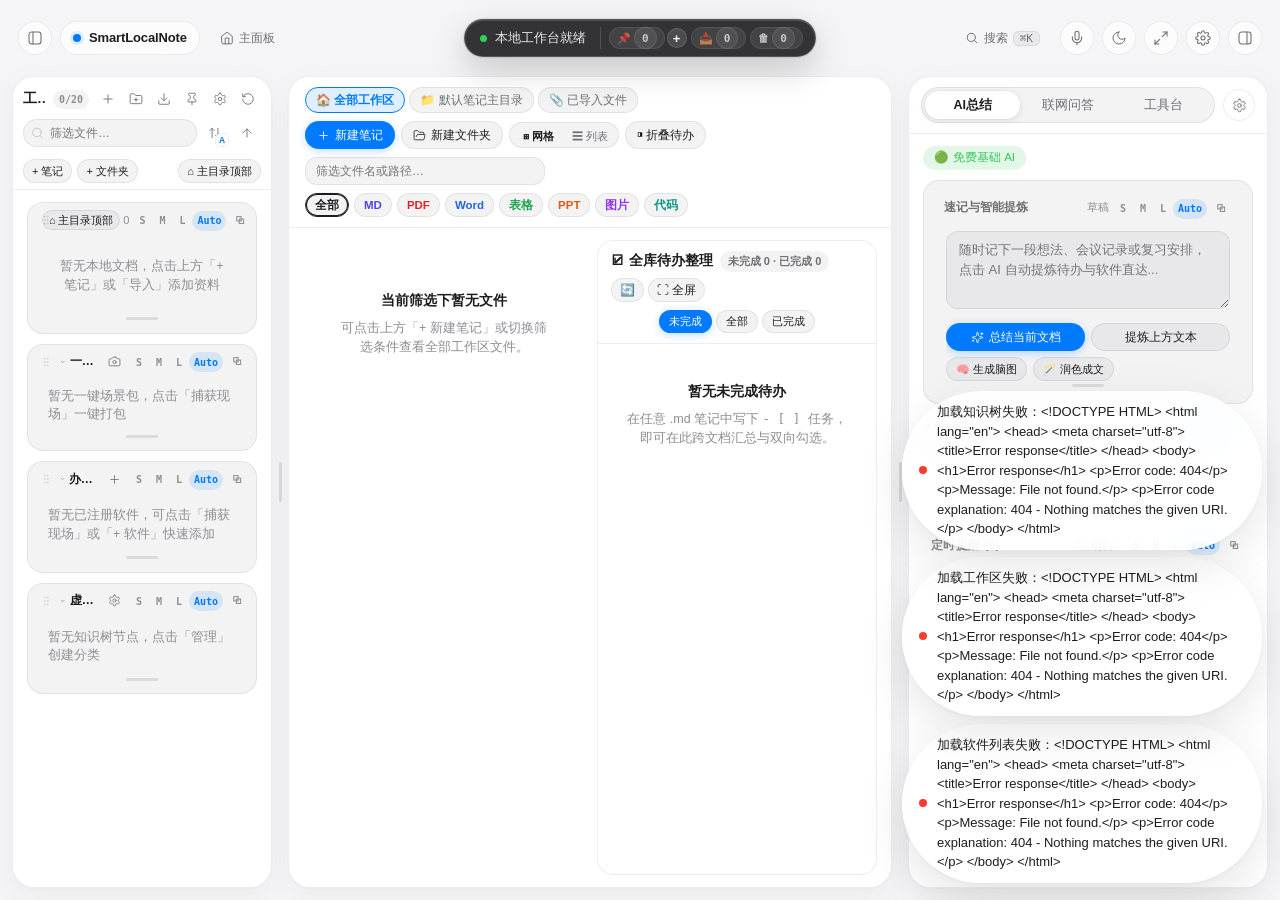
==== commit 29ed90da: "feat(v7.2): mindmap flow cards & stack/hover/drag/temp-edit, dual-mode portable trash, Dynamic Islan" ====
--- a/static/index.html
+++ b/static/index.html
@@ -10,10 +10,10 @@
   <title>SmartLocalNote</title>
   <link rel="manifest" href="/static/manifest.json">
   <link rel="icon" type="image/svg+xml" href="data:image/svg+xml,%3Csvg xmlns='http://www.w3.org/2000/svg' viewBox='0 0 64 64'%3E%3Crect width='64' height='64' rx='16' fill='%23007AFF'/%3E%3Crect x='15' y='13' width='34' height='38' rx='6' fill='%23FFFFFF'/%3E%3Cpath d='M22 24h20M22 32h20M22 40h12' stroke='%23007AFF' stroke-width='3.5' stroke-linecap='round'/%3E%3C/svg%3E">
-  <link rel="stylesheet" href="/static/css/tokens.css?v=6.0">
-  <link rel="stylesheet" href="/static/css/app.css?v=6.0">
-  <script src="/static/vendor/marked.min.js?v=6.0" defer></script>
-  <script type="module" src="/static/js/app.js?v=6.0"></script>
+  <link rel="stylesheet" href="/static/css/tokens.css?v=7.2">
+  <link rel="stylesheet" href="/static/css/app.css?v=7.2">
+  <script src="/static/vendor/marked.min.js?v=7.2" defer></script>
+  <script type="module" src="/static/js/app.js?v=7.2"></script>
   <script>
     window.addEventListener('DOMContentLoaded', function () {
       setTimeout(function () {
@@ -54,6 +54,13 @@
           <span class="brand-dot" aria-hidden="true"></span>
           <span class="brand-title">SmartLocalNote</span>
         </div>
+        <button id="btn-center-home" class="pill-btn pill-btn-ghost pill-btn-sm center-home-btn" type="button" title="切换文件资源管理器与全局待办主面板" aria-label="主面板" aria-pressed="false">
+          <svg width="14" height="14" viewBox="0 0 24 24" fill="none" stroke="currentColor" stroke-width="1.6" stroke-linecap="round" stroke-linejoin="round" aria-hidden="true">
+            <path d="m3 9 9-7 9 7v11a2 2 0 0 1-2 2H5a2 2 0 0 1-2-2z"/>
+            <polyline points="9 22 9 12 15 12 15 22"/>
+          </svg>
+          <span>主面板</span>
+        </button>
       </div>
 
       <!-- 居中多态灵动岛 -->
@@ -62,6 +69,11 @@
           <span class="island-status-dot" aria-hidden="true"></span>
           <span class="island-label">本地工作台就绪</span>
         </div>
+        <div class="island-hub-badges" aria-hidden="true">
+          <span class="island-hub-badge" data-island-badge="shelf" title="暂存舱">📥 0</span>
+          <span class="island-hub-badge" data-island-badge="stickies" title="闪念便签">📌 0</span>
+          <span class="island-hub-badge" data-island-badge="trash" title="回收站">🗑 0</span>
+        </div>
       </div>
 
       <div class="top-bar-right">
@@ -109,8 +121,38 @@
       </div>
     </header>
 
-    <!-- 灵动岛下拉暂存抽屉 (NotchDrop) -->
-    <div id="island-shelf-drawer" class="island-shelf-drawer" data-drop-zone="drag-shelf" aria-label="灵动岛暂存栏" hidden></div>
+    <!-- 灵动岛下拉中枢抽屉 (NotchDrop · 暂存舱 / 闪念控制 / 回收站) -->
+    <div id="island-shelf-drawer" class="island-shelf-drawer" data-drop-zone="drag-shelf" data-island-tab="shelf" aria-label="灵动岛中枢抽屉" hidden>
+      <div class="island-shelf-drop-banner" hidden>📥 松手暂存到灵动岛（默认剪切 · 按住 Ctrl 复制）</div>
+      <nav class="island-drawer-tabs" role="tablist" aria-label="灵动岛功能切换">
+        <button type="button" class="island-drawer-tab is-active" data-island-tab="shelf" role="tab" aria-selected="true">📥 暂存舱</button>
+        <button type="button" class="island-drawer-tab" data-island-tab="stickies" role="tab" aria-selected="false">📌 闪念控制</button>
+        <button type="button" class="island-drawer-tab" data-island-tab="trash" role="tab" aria-selected="false">🗑 回收站</button>
+      </nav>
+      <section class="island-drawer-pane is-active" data-island-pane="shelf" role="tabpanel">
+        <header class="island-shelf-header">
+          <div class="island-shelf-title-wrap">
+            <span>📥 灵动岛暂存栏</span>
+            <span class="island-shelf-count">0</span>
+          </div>
+          <div class="island-shelf-header-actions">
+            <button type="button" class="pill-btn pill-btn-sm island-shelf-pin-btn" data-shelf-action="toggle-pin" title="固定展开（切换文件时不自动收起）" aria-pressed="false">固定</button>
+            <button type="button" class="pill-btn pill-btn-sm island-shelf-close-btn" data-shelf-action="collapse" title="收起暂存栏" aria-label="收起暂存栏">收起 ×</button>
+          </div>
+        </header>
+        <div class="island-shelf-list" role="list"></div>
+        <footer class="island-shelf-footer">
+          <button type="button" class="pill-btn pill-btn-sm pill-btn-primary" data-shelf-action="insert-all">⬇ 全部拼入当前笔记</button>
+          <button type="button" class="pill-btn pill-btn-sm" data-shelf-action="clear-all">清空</button>
+        </footer>
+      </section>
+      <section class="island-drawer-pane" data-island-pane="stickies" role="tabpanel" hidden>
+        <div id="island-stickies-panel" class="island-stickies-panel"></div>
+      </section>
+      <section class="island-drawer-pane" data-island-pane="trash" role="tabpanel" hidden>
+        <div id="island-trash-panel" class="island-trash-panel"></div>
+      </section>
+    </div>
 
     <!-- 三栏悬浮岛屿主体 -->
     <div id="main-grid" class="main-grid">
@@ -221,8 +263,26 @@
   <!-- 右下角 Sonner 风格堆叠 Toast 容器 -->
   <div id="toast-stack" class="toast-stack" aria-live="polite" aria-atomic="false"></div>
 
-  <!-- 便签最小化停靠与快捷排列胶囊 -->
-  <div id="sticky-dock-pill" class="sticky-dock-pill" hidden></div>
+  <!-- 底部居中悬浮便携垃圾桶（全局拖拽时平滑弹起） -->
+  <div id="portable-trash-dock" class="portable-trash-dock" data-drop-zone="portable-trash" data-trash-mode="system" role="region" aria-label="便携回收站拖放区" hidden>
+    <div class="portable-trash-inner">
+      <span class="portable-trash-icon" aria-hidden="true">🗑</span>
+      <div class="portable-trash-text">
+        <span class="portable-trash-title">拖到此处移入回收站</span>
+        <span class="portable-trash-mode-badge" data-trash-role="mode-label">系统回收站模式</span>
+      </div>
+      <div class="portable-trash-actions">
+        <button type="button" class="pill-btn pill-btn-sm" data-trash-dock-action="toggle-mode" title="切换系统回收站 / 内置回收站">切换模式</button>
+        <button type="button" class="pill-btn pill-btn-sm" data-trash-dock-action="open-trash" title="打开回收站抽屉">查看</button>
+      </div>
+    </div>
+  </div>
+
+  <!-- C1 共享模块浮窗宿主层 -->
+  <div id="floating-modules-layer" class="floating-modules-layer" aria-label="浮动模块窗口层"></div>
+
+  <!-- #9 轻量专注时长选择气泡 -->
+  <div id="focus-duration-popover" class="focus-duration-popover" role="dialog" aria-label="选择专注时长" hidden></div>
 
   <!-- 全局右键上下文菜单 -->
   <div id="context-menu" class="context-menu" role="menu" aria-hidden="true" hidden></div>
--- a/static/css/app.css
+++ b/static/css/app.css
@@ -1203,33 +1203,6 @@
   overflow-y: auto;
 }
 
-/* HD PyMuPDF PDF Viewer */
-.pdf-hd-viewer {
-  flex: 1 1 auto;
-  min-height: 0;
-  overflow: auto;
-  display: flex;
-  flex-direction: column;
-  align-items: center;
-  padding: 14px;
-  gap: 12px;
-  background: var(--bg-subtle);
-}
-
-.pdf-page-card {
-  background: #FFFFFF;
-  border-radius: 10px;
-  box-shadow: var(--shadow-island);
-  overflow: hidden;
-  max-width: 100%;
-}
-
-.pdf-page-img {
-  display: block;
-  max-width: 100%;
-  height: auto;
-}
-
 /* Excel Workspace & Anchor Pulse */
 .excel-sheet-bar {
   display: flex;
@@ -2175,10 +2148,9 @@
     max-width: none;
   }
 
-  #sticky-dock-pill,
   .sticky-dock-pill {
     left: 12px;
-    bottom: calc(84px + var(--safe-bottom));
+    bottom: calc(var(--mobile-nav-h) + 20px + var(--safe-bottom));
     max-width: calc(100vw - 24px);
     overflow-x: auto;
   }
@@ -3821,6 +3793,19 @@
   justify-content: center;
 }
 
+.mindmap-node.is-left .mindmap-fold-btn {
+  left: -12px;
+  right: auto;
+}
+
+.mindmap-node.is-down .mindmap-fold-btn {
+  bottom: -11px;
+  top: auto;
+  left: 50%;
+  right: auto;
+  transform: translateX(-50%);
+}
+
 .mindmap-hint-pill {
   position: absolute;
   bottom: 12px;
@@ -5152,3 +5137,2139 @@
   line-height: 1;
   letter-spacing: -0.2px;
 }
+
+
+/* ==========================================================================
+   20. V7.2 Visual & Interaction Polish (7 Core Modules · Light & Dark Ready)
+   ========================================================================== */
+
+/* --------------------------------------------------------------------------
+   20.1 Mind Map Card Engine Upgrade (#1)
+   -------------------------------------------------------------------------- */
+.mindmap-toolbar-cards-group,
+.mindmap-cards-controls {
+  display: inline-flex;
+  align-items: center;
+  flex-wrap: wrap;
+  gap: 5px;
+  padding: 2px 4px;
+  border-radius: var(--radius-pill);
+  background: var(--bg-subtle);
+  border: 1px solid var(--border-hairline);
+}
+
+.mindmap-toolbar-cards-group .pill-btn,
+.mindmap-cards-controls .pill-btn {
+  height: 24px;
+  padding: 0 9px;
+  font-size: 11.5px;
+}
+
+.mindmap-card-box {
+  position: relative;
+  border-radius: 14px !important;
+  background: var(--bg-glass-strong) !important;
+  backdrop-filter: var(--blur-glass);
+  -webkit-backdrop-filter: var(--blur-glass);
+  border: 1px solid var(--border-glass-edge);
+  border-top: 3px solid var(--card-accent, var(--accent));
+  box-shadow: 0 6px 20px rgba(0, 0, 0, 0.06), 0 1px 3px rgba(0, 0, 0, 0.04);
+  transition: box-shadow 160ms var(--ease-apple),
+              transform 160ms var(--ease-spring),
+              border-color 160ms var(--ease-apple);
+  will-change: transform, opacity;
+}
+
+[data-theme="dark"] .mindmap-card-box {
+  background: rgba(34, 34, 38, 0.88) !important;
+  border-color: rgba(255, 255, 255, 0.12);
+  box-shadow: 0 10px 28px rgba(0, 0, 0, 0.36), 0 1px 3px rgba(0, 0, 0, 0.24);
+}
+
+.mindmap-card-box:hover,
+.mindmap-card-box.is-hovered {
+  border-color: var(--accent) !important;
+  box-shadow: 0 18px 40px rgba(0, 0, 0, 0.12),
+              0 4px 12px rgba(0, 122, 255, 0.12),
+              0 0 0 1px rgba(0, 122, 255, 0.18) !important;
+  transform: translateY(-3px) scale(1.015);
+}
+
+[data-theme="dark"] .mindmap-card-box:hover,
+[data-theme="dark"] .mindmap-card-box.is-hovered {
+  box-shadow: 0 20px 46px rgba(0, 0, 0, 0.56),
+              0 0 0 1px rgba(10, 132, 255, 0.34) !important;
+}
+
+.mindmap-card-box.is-selected {
+  box-shadow: 0 0 0 2px var(--accent-soft), var(--shadow-float) !important;
+  border-color: var(--accent) !important;
+}
+
+.mindmap-card-box.is-stacked {
+  box-shadow: 0 4px 12px rgba(0, 0, 0, 0.08),
+              0 10px 22px -6px rgba(0, 0, 0, 0.08);
+}
+
+[data-theme="dark"] .mindmap-card-box.is-stacked {
+  box-shadow: 0 6px 16px rgba(0, 0, 0, 0.44),
+              0 14px 28px -8px rgba(0, 0, 0, 0.42);
+}
+
+.mindmap-card-box.is-dragging {
+  cursor: grabbing !important;
+  transform: rotate(-0.8deg) scale(1.03) translateY(-4px) !important;
+  box-shadow: 0 24px 52px rgba(0, 0, 0, 0.20),
+              0 0 0 1.5px var(--accent) !important;
+  opacity: 0.96;
+}
+
+[data-theme="dark"] .mindmap-card-box.is-dragging {
+  box-shadow: 0 26px 56px rgba(0, 0, 0, 0.64),
+              0 0 0 1.5px var(--accent) !important;
+}
+
+.mindmap-card-header {
+  display: flex;
+  align-items: flex-start;
+  gap: 7px;
+  padding: 10px 11px 8px;
+  border-bottom: 1px solid var(--border-hairline);
+  cursor: grab;
+  user-select: none;
+}
+
+.mindmap-card-header:active,
+.mindmap-card-box.is-dragging .mindmap-card-header {
+  cursor: grabbing;
+}
+
+.mindmap-card-drag-handle {
+  display: inline-flex;
+  align-items: center;
+  justify-content: center;
+  color: var(--text-tertiary);
+  cursor: grab;
+  padding: 2px 3px;
+  border-radius: 6px;
+  flex-shrink: 0;
+  opacity: 0.65;
+  transition: opacity var(--dur-fast) var(--ease-apple),
+              color var(--dur-fast) var(--ease-apple),
+              background-color var(--dur-fast) var(--ease-apple);
+}
+
+.mindmap-card-header:hover .mindmap-card-drag-handle {
+  opacity: 1;
+  color: var(--text-secondary);
+  background: var(--bg-subtle);
+}
+
+.mindmap-card-drag-handle:active {
+  cursor: grabbing;
+}
+
+.mindmap-card-title {
+  flex: 1 1 auto;
+  min-width: 0;
+  font-size: 13.5px;
+  font-weight: 650;
+  line-height: 1.4;
+  color: var(--text-primary);
+  white-space: normal !important;
+  word-break: break-word;
+  overflow-wrap: anywhere;
+}
+
+.mindmap-card-count {
+  flex-shrink: 0;
+  font-family: var(--font-mono);
+  font-size: 10.5px;
+  font-weight: 600;
+  padding: 1px 6px;
+  border-radius: var(--radius-pill);
+  background: var(--bg-subtle);
+  color: var(--text-secondary);
+  border: 1px solid var(--border-hairline);
+  font-variant-numeric: tabular-nums;
+}
+
+.mindmap-card-actions {
+  display: inline-flex;
+  align-items: center;
+  gap: 3px;
+  flex-shrink: 0;
+}
+
+.mindmap-card-action-btn {
+  min-width: 21px;
+  height: 21px;
+  padding: 0 4px;
+  border-radius: var(--radius-pill);
+  background: var(--bg-subtle);
+  color: var(--text-secondary);
+  display: inline-flex;
+  align-items: center;
+  justify-content: center;
+  font-size: 11px;
+  transition: background-color var(--dur-fast) var(--ease-apple),
+              color var(--dur-fast) var(--ease-apple),
+              transform var(--dur-fast) var(--ease-apple);
+}
+
+.mindmap-card-action-btn:hover {
+  background: var(--accent-soft) !important;
+  color: var(--accent) !important;
+}
+
+.mindmap-card-action-btn:active {
+  transform: scale(0.92);
+}
+
+.mindmap-card-body {
+  display: flex;
+  flex-direction: column;
+  gap: 6px;
+  padding: 8px 10px 10px;
+}
+
+.mindmap-card-item {
+  position: relative;
+  display: flex;
+  align-items: flex-start;
+  gap: 6px;
+  padding: 6px 8px;
+  border-radius: 10px;
+  background: var(--bg-subtle);
+  border: 1px solid var(--border-hairline);
+  white-space: normal;
+  word-break: break-word;
+  overflow-wrap: anywhere;
+  transition: background-color var(--dur-fast) var(--ease-apple),
+              border-color var(--dur-fast) var(--ease-apple),
+              transform var(--dur-fast) var(--ease-apple);
+}
+
+.mindmap-card-item:hover {
+  background: var(--bg-hover);
+  border-color: rgba(0, 122, 255, 0.28);
+}
+
+.mindmap-card-item.is-selected {
+  border-color: var(--accent) !important;
+  box-shadow: 0 0 0 2px var(--accent-soft);
+}
+
+.mindmap-card-item[data-depth="3"]::before,
+.mindmap-card-item[data-depth="4"]::before,
+.mindmap-card-item[data-depth="5"]::before {
+  content: "";
+  position: absolute;
+  left: -8px;
+  top: 4px;
+  bottom: 4px;
+  width: 2px;
+  border-radius: 2px;
+  background: var(--card-accent, var(--border-hairline));
+  opacity: 0.45;
+}
+
+.mindmap-card-item-label {
+  flex: 1 1 auto;
+  min-width: 0;
+  white-space: normal !important;
+  word-break: break-word;
+  overflow-wrap: anywhere;
+  -webkit-line-clamp: unset !important;
+}
+
+.mindmap-card-item-actions {
+  display: inline-flex;
+  align-items: center;
+  gap: 2px;
+  flex-shrink: 0;
+  opacity: 0.55;
+  transition: opacity var(--dur-fast) var(--ease-apple);
+}
+
+.mindmap-card-item:hover .mindmap-card-item-actions {
+  opacity: 1;
+}
+
+.mindmap-card-add-child {
+  align-self: flex-start;
+  padding: 3px 10px;
+  border-radius: var(--radius-pill);
+  font-size: 11.5px;
+  font-weight: 500;
+  color: var(--text-secondary);
+  border: 1px dashed var(--border-hairline);
+  transition: border-color var(--dur-fast) var(--ease-apple),
+              color var(--dur-fast) var(--ease-apple),
+              background-color var(--dur-fast) var(--ease-apple);
+}
+
+.mindmap-card-add-child:hover {
+  border-color: var(--accent) !important;
+  color: var(--accent) !important;
+  background: var(--accent-soft) !important;
+}
+
+/* Auto-growing Floating Card/Node Temp Editor */
+.mindmap-temp-editor {
+  position: fixed;
+  z-index: 9999;
+  display: flex;
+  flex-direction: column;
+  gap: 8px;
+  padding: 11px 13px;
+  border-radius: 16px;
+  background: var(--bg-glass-strong) !important;
+  backdrop-filter: var(--blur-glass);
+  -webkit-backdrop-filter: var(--blur-glass);
+  border: 1.5px solid var(--accent) !important;
+  box-shadow: var(--shadow-float), 0 0 0 3px var(--accent-soft);
+  color: var(--text-primary);
+  animation: scaleIn var(--dur-fast) var(--ease-spring);
+}
+
+[data-theme="dark"] .mindmap-temp-editor {
+  background: rgba(30, 30, 34, 0.94) !important;
+  box-shadow: 0 24px 60px rgba(0, 0, 0, 0.65), 0 0 0 3px rgba(10, 132, 255, 0.22);
+}
+
+.mindmap-temp-editor-head {
+  display: flex;
+  align-items: center;
+  justify-content: space-between;
+  gap: 8px;
+  font-size: 11.5px;
+  color: var(--text-secondary);
+}
+
+.mindmap-temp-editor-input {
+  width: 100%;
+  min-height: 64px;
+  border-radius: 10px;
+  border: 1px solid var(--border-hairline);
+  background: var(--bg-subtle);
+  color: var(--text-primary);
+  font-family: var(--font-sans);
+  font-size: 13.5px;
+  line-height: 1.5;
+  padding: 8px 10px;
+  resize: none;
+  outline: none;
+  transition: border-color var(--dur-fast) var(--ease-apple),
+              box-shadow var(--dur-fast) var(--ease-apple),
+              background-color var(--dur-fast) var(--ease-apple);
+}
+
+.mindmap-temp-editor-input:focus {
+  border-color: var(--accent) !important;
+  background: var(--bg-island) !important;
+  box-shadow: 0 0 0 3px var(--accent-soft);
+}
+
+.mindmap-temp-editor-count {
+  font-family: var(--font-mono);
+  font-size: 11px;
+  color: var(--text-tertiary);
+  font-variant-numeric: tabular-nums;
+}
+
+.mindmap-temp-editor-footer {
+  display: flex;
+  align-items: center;
+  justify-content: space-between;
+  gap: 8px;
+  flex-wrap: wrap;
+}
+
+/* --------------------------------------------------------------------------
+   20.2 Dynamic Island Hub, Dual Drop Bar & Portable Trash (#2, #3, #6)
+   -------------------------------------------------------------------------- */
+.dynamic-island {
+  padding: 5px 12px 5px 15px;
+  border: 1px solid rgba(255, 255, 255, 0.18);
+  box-shadow: 0 12px 34px rgba(0, 0, 0, 0.20),
+              0 1px 0 rgba(255, 255, 255, 0.14) inset,
+              0 0 0 1px rgba(0, 0, 0, 0.08);
+  cursor: pointer;
+}
+
+[data-theme="dark"] .dynamic-island {
+  background: rgba(20, 20, 24, 0.92);
+  border-color: rgba(255, 255, 255, 0.16);
+  box-shadow: 0 14px 38px rgba(0, 0, 0, 0.52),
+              0 1px 0 rgba(255, 255, 255, 0.10) inset;
+}
+
+.dynamic-island:hover {
+  border-color: rgba(255, 255, 255, 0.28);
+  box-shadow: 0 14px 38px rgba(0, 0, 0, 0.26),
+              0 0 20px rgba(0, 122, 255, 0.16);
+}
+
+.island-hub-badges,
+.island-hub-actions {
+  display: inline-flex;
+  align-items: center;
+  gap: 4px;
+  padding-left: 8px;
+  border-left: 1px solid rgba(255, 255, 255, 0.14);
+  flex-shrink: 0;
+}
+
+.island-hub-badge,
+.island-hub-btn {
+  display: inline-flex;
+  align-items: center;
+  gap: 3px;
+  height: 22px;
+  padding: 0 7px;
+  border-radius: var(--radius-pill);
+  font-family: var(--font-mono);
+  font-size: 11px;
+  font-weight: 600;
+  font-variant-numeric: tabular-nums;
+  color: rgba(245, 245, 247, 0.72);
+  background: rgba(255, 255, 255, 0.08);
+  border: 1px solid rgba(255, 255, 255, 0.08);
+  white-space: nowrap;
+  transition: background-color var(--dur-fast) var(--ease-apple),
+              color var(--dur-fast) var(--ease-apple),
+              border-color var(--dur-fast) var(--ease-apple),
+              transform var(--dur-fast) var(--ease-spring);
+}
+
+.island-hub-badge:hover,
+.island-hub-btn:hover {
+  background: rgba(255, 255, 255, 0.18);
+  color: #FFFFFF;
+  transform: translateY(-1px);
+}
+
+.island-hub-badge:active,
+.island-hub-btn:active {
+  transform: scale(0.95);
+}
+
+.island-hub-badge.has-items,
+.island-hub-badge.is-active,
+.island-hub-badge[data-has-items="true"],
+.island-hub-btn.has-items,
+.island-hub-btn.is-active {
+  background: rgba(10, 132, 255, 0.28);
+  border-color: rgba(10, 132, 255, 0.55);
+  color: #FFFFFF;
+}
+
+.island-hub-badge[data-island-badge="trash"].has-items,
+.island-hub-badge[data-island-badge="trash"][data-has-items="true"],
+.island-hub-btn[data-island-tab="trash"].has-items {
+  background: rgba(255, 69, 58, 0.24);
+  border-color: rgba(255, 69, 58, 0.48);
+  color: #FFD5D2;
+}
+
+.island-hub-badge[data-island-badge="stickies"].has-items,
+.island-hub-badge[data-island-badge="stickies"][data-has-items="true"],
+.island-hub-btn[data-island-tab="stickies"].has-items {
+  background: rgba(255, 159, 10, 0.24);
+  border-color: rgba(255, 159, 10, 0.48);
+  color: #FFE4B5;
+}
+
+/* Expanded Hub Drawer Sizing & 3-Segment Tabs */
+.island-shelf-drawer {
+  width: min(520px, 94vw);
+  max-height: 60vh;
+}
+
+.island-drawer-tabs {
+  display: grid;
+  grid-template-columns: repeat(3, minmax(0, 1fr));
+  gap: 4px;
+  padding: 6px 10px;
+  margin: 8px 10px 0;
+  border-radius: var(--radius-pill);
+  background: var(--bg-subtle);
+  border: 1px solid var(--border-hairline);
+  flex-shrink: 0;
+}
+
+.island-drawer-tab {
+  display: inline-flex;
+  align-items: center;
+  justify-content: center;
+  gap: 5px;
+  height: 28px;
+  padding: 0 10px;
+  border-radius: var(--radius-pill);
+  font-size: 12px;
+  font-weight: 600;
+  color: var(--text-secondary);
+  white-space: nowrap;
+  transition: background-color var(--dur-fast) var(--ease-apple),
+              color var(--dur-fast) var(--ease-apple),
+              box-shadow var(--dur-fast) var(--ease-apple),
+              transform var(--dur-fast) var(--ease-apple);
+}
+
+.island-drawer-tab:hover {
+  color: var(--text-primary);
+  background: var(--bg-hover);
+}
+
+.island-drawer-tab.is-active {
+  background: var(--bg-island);
+  color: var(--text-primary);
+  box-shadow: 0 2px 8px rgba(0, 0, 0, 0.08), 0 0 0 1px var(--border-hairline);
+}
+
+[data-theme="dark"] .island-drawer-tab.is-active {
+  background: rgba(255, 255, 255, 0.14);
+  color: #FFFFFF;
+  box-shadow: 0 2px 10px rgba(0, 0, 0, 0.35);
+}
+
+.island-drawer-pane {
+  display: flex;
+  flex-direction: column;
+  flex: 1 1 auto;
+  min-height: 0;
+  overflow: hidden;
+}
+
+/* A1 Dual Drop Bar (Left Blue Shelf + Right Red Trash) */
+.island-dual-drop-bar {
+  display: grid;
+  grid-template-columns: repeat(2, minmax(0, 1fr));
+  gap: 8px;
+  padding: 8px 10px 4px;
+  flex-shrink: 0;
+  animation: islandFadeIn var(--dur-fast) var(--ease-apple);
+}
+
+.island-dual-drop-zone {
+  display: flex;
+  align-items: center;
+  justify-content: center;
+  gap: 6px;
+  padding: 10px 12px;
+  border-radius: 12px;
+  font-size: 12px;
+  font-weight: 600;
+  border: 1.5px dashed var(--border-hairline);
+  background: var(--bg-subtle);
+  color: var(--text-secondary);
+  transition: transform var(--dur-fast) var(--ease-spring),
+              background-color var(--dur-fast) var(--ease-apple),
+              border-color var(--dur-fast) var(--ease-apple),
+              box-shadow var(--dur-fast) var(--ease-apple),
+              color var(--dur-fast) var(--ease-apple);
+}
+
+.island-dual-drop-zone.is-shelf,
+.island-dual-drop-zone[data-drop-target="shelf"],
+.island-dual-drop-zone[data-drop-zone="drag-shelf"] {
+  border-color: rgba(0, 122, 255, 0.42);
+  background: rgba(0, 122, 255, 0.08);
+  color: var(--accent);
+}
+
+.island-dual-drop-zone.is-trash,
+.island-dual-drop-zone[data-drop-target="trash"],
+.island-dual-drop-zone[data-drop-zone="trash"] {
+  border-color: rgba(255, 59, 48, 0.42);
+  background: rgba(255, 59, 48, 0.08);
+  color: var(--danger);
+}
+
+.island-dual-drop-zone.is-shelf.is-drag-over,
+.island-dual-drop-zone[data-drop-target="shelf"].is-drag-over,
+.island-dual-drop-zone[data-drop-zone="drag-shelf"].is-drag-over {
+  transform: scale(1.03);
+  border-style: solid;
+  border-color: var(--accent);
+  background: rgba(0, 122, 255, 0.20);
+  box-shadow: 0 0 0 3px var(--accent-soft), 0 8px 20px rgba(0, 122, 255, 0.22);
+}
+
+.island-dual-drop-zone.is-trash.is-drag-over,
+.island-dual-drop-zone[data-drop-target="trash"].is-drag-over,
+.island-dual-drop-zone[data-drop-zone="trash"].is-drag-over {
+  transform: scale(1.03);
+  border-style: solid;
+  border-color: var(--danger);
+  background: rgba(255, 59, 48, 0.20);
+  box-shadow: 0 0 0 3px var(--danger-soft), 0 8px 20px rgba(255, 59, 48, 0.22);
+}
+
+[data-theme="dark"] .island-dual-drop-zone.is-shelf,
+[data-theme="dark"] .island-dual-drop-zone[data-drop-target="shelf"] {
+  background: rgba(10, 132, 255, 0.14);
+}
+
+[data-theme="dark"] .island-dual-drop-zone.is-trash,
+[data-theme="dark"] .island-dual-drop-zone[data-drop-target="trash"] {
+  background: rgba(255, 69, 58, 0.14);
+}
+
+/* Bottom Centered Portable Trash Dock */
+#portable-trash-dock,
+.portable-trash-dock {
+  position: fixed;
+  left: 50%;
+  bottom: 20px;
+  transform: translate(-50%, 16px) scale(0.94);
+  opacity: 0;
+  pointer-events: none;
+  z-index: 1350;
+  max-width: min(500px, calc(100vw - 24px));
+  border-radius: var(--radius-pill);
+  background: var(--bg-glass-strong);
+  backdrop-filter: var(--blur-glass);
+  -webkit-backdrop-filter: var(--blur-glass);
+  border: 1.5px solid var(--border-glass-edge);
+  box-shadow: var(--shadow-float);
+  transition: transform 180ms var(--ease-spring),
+              opacity 180ms var(--ease-apple),
+              background-color 160ms var(--ease-apple),
+              border-color 160ms var(--ease-apple),
+              box-shadow 160ms var(--ease-apple);
+  will-change: transform, opacity;
+}
+
+[data-theme="dark"] #portable-trash-dock,
+[data-theme="dark"] .portable-trash-dock {
+  background: rgba(28, 28, 32, 0.92);
+  border-color: rgba(255, 255, 255, 0.16);
+  box-shadow: 0 18px 46px rgba(0, 0, 0, 0.58);
+}
+
+#portable-trash-dock.is-visible,
+.portable-trash-dock.is-visible {
+  opacity: 1;
+  transform: translate(-50%, 0) scale(1);
+  pointer-events: auto;
+}
+
+#portable-trash-dock.is-drag-over,
+.portable-trash-dock.is-drag-over {
+  transform: translate(-50%, -2px) scale(1.05);
+  background: rgba(255, 59, 48, 0.16);
+  border-color: var(--danger);
+  box-shadow: 0 0 0 4px rgba(255, 59, 48, 0.18),
+              0 18px 42px rgba(255, 59, 48, 0.28);
+}
+
+[data-theme="dark"] #portable-trash-dock.is-drag-over,
+[data-theme="dark"] .portable-trash-dock.is-drag-over {
+  background: rgba(255, 69, 58, 0.24);
+  box-shadow: 0 0 0 4px rgba(255, 69, 58, 0.24),
+              0 18px 44px rgba(255, 69, 58, 0.36);
+}
+
+.portable-trash-inner {
+  display: flex;
+  align-items: center;
+  gap: 10px;
+  padding: 8px 12px 8px 14px;
+}
+
+.portable-trash-icon {
+  display: inline-flex;
+  align-items: center;
+  justify-content: center;
+  width: 30px;
+  height: 30px;
+  border-radius: var(--radius-pill);
+  background: var(--danger-soft);
+  color: var(--danger);
+  font-size: 15px;
+  flex-shrink: 0;
+  transition: transform 180ms var(--ease-spring),
+              background-color 160ms var(--ease-apple);
+}
+
+#portable-trash-dock.is-drag-over .portable-trash-icon,
+.portable-trash-dock.is-drag-over .portable-trash-icon {
+  background: var(--danger);
+  color: #FFFFFF;
+  animation: trashIconBounce 0.48s var(--ease-spring) infinite alternate;
+}
+
+@keyframes trashIconBounce {
+  from { transform: translateY(0) scale(1) rotate(-4deg); }
+  to { transform: translateY(-2px) scale(1.12) rotate(4deg); }
+}
+
+.portable-trash-text {
+  display: flex;
+  flex-direction: column;
+  gap: 2px;
+  min-width: 0;
+}
+
+.portable-trash-title {
+  font-size: 12.5px;
+  font-weight: 600;
+  color: var(--text-primary);
+  white-space: nowrap;
+}
+
+#portable-trash-dock.is-drag-over .portable-trash-title,
+.portable-trash-dock.is-drag-over .portable-trash-title {
+  color: var(--danger);
+}
+
+.portable-trash-mode-badge {
+  display: inline-flex;
+  align-items: center;
+  align-self: flex-start;
+  padding: 1px 7px;
+  border-radius: var(--radius-pill);
+  font-size: 10.5px;
+  font-weight: 600;
+  background: var(--bg-subtle);
+  color: var(--text-secondary);
+  border: 1px solid var(--border-hairline);
+  white-space: nowrap;
+}
+
+.portable-trash-actions {
+  display: inline-flex;
+  align-items: center;
+  gap: 5px;
+  margin-left: 4px;
+  flex-shrink: 0;
+}
+
+.portable-trash-actions .pill-btn {
+  height: 26px;
+  padding: 0 9px;
+  font-size: 11px;
+}
+
+@media (max-width: 767px) {
+  #portable-trash-dock,
+  .portable-trash-dock {
+    bottom: calc(var(--mobile-nav-h) + 18px + var(--safe-bottom));
+  }
+}
+
+/* Island Stickies Control Panel (#island-stickies-panel) */
+.island-stickies-panel,
+#island-stickies-panel {
+  display: flex;
+  flex-direction: column;
+  gap: 8px;
+  padding: 10px 12px 12px;
+  overflow-y: auto;
+  min-height: 120px;
+  max-height: 44vh;
+}
+
+.island-stickies-controls {
+  display: flex;
+  align-items: center;
+  justify-content: space-between;
+  flex-wrap: wrap;
+  gap: 6px;
+  padding-bottom: 8px;
+  border-bottom: 1px solid var(--border-hairline);
+}
+
+.island-stickies-control-group {
+  display: inline-flex;
+  align-items: center;
+  flex-wrap: wrap;
+  gap: 5px;
+}
+
+.island-stickies-list {
+  display: flex;
+  flex-direction: column;
+  gap: 6px;
+}
+
+.island-sticky-row {
+  display: flex;
+  align-items: center;
+  gap: 8px;
+  padding: 7px 10px;
+  border-radius: 12px;
+  background: var(--bg-subtle);
+  border: 1px solid var(--border-hairline);
+  transition: background-color var(--dur-fast) var(--ease-apple),
+              border-color var(--dur-fast) var(--ease-apple);
+}
+
+.island-sticky-row:hover {
+  background: var(--bg-hover);
+  border-color: rgba(0, 122, 255, 0.25);
+}
+
+.island-sticky-swatch {
+  width: 10px;
+  height: 10px;
+  border-radius: 50%;
+  flex-shrink: 0;
+  border: 1px solid rgba(0, 0, 0, 0.14);
+}
+
+.island-sticky-preview {
+  flex: 1 1 auto;
+  min-width: 0;
+  font-size: 12.5px;
+  color: var(--text-primary);
+  white-space: nowrap;
+  overflow: hidden;
+  text-overflow: ellipsis;
+}
+
+.island-sticky-row-actions {
+  display: inline-flex;
+  align-items: center;
+  gap: 4px;
+  flex-shrink: 0;
+}
+
+/* Island Trash Panel (#island-trash-panel) */
+.island-trash-panel,
+#island-trash-panel {
+  display: flex;
+  flex-direction: column;
+  gap: 8px;
+  padding: 10px 12px 12px;
+  overflow: hidden;
+  min-height: 140px;
+  max-height: 48vh;
+}
+
+.trash-mode-bar,
+.trash-toolbar {
+  display: flex;
+  align-items: center;
+  justify-content: space-between;
+  flex-wrap: wrap;
+  gap: 8px;
+  padding: 6px 8px;
+  border-radius: 12px;
+  background: var(--bg-subtle);
+  border: 1px solid var(--border-hairline);
+  flex-shrink: 0;
+}
+
+.trash-mode-switch {
+  display: inline-flex;
+  align-items: center;
+  gap: 3px;
+  padding: 2px;
+  border-radius: var(--radius-pill);
+  background: var(--bg-hover);
+}
+
+.trash-mode-btn {
+  height: 24px;
+  padding: 0 9px;
+  border-radius: var(--radius-pill);
+  font-size: 11px;
+  font-weight: 600;
+  color: var(--text-secondary);
+  transition: background-color var(--dur-fast) var(--ease-apple),
+              color var(--dur-fast) var(--ease-apple);
+}
+
+.trash-mode-btn.is-active {
+  background: var(--bg-island);
+  color: var(--text-primary);
+  box-shadow: 0 1px 4px rgba(0, 0, 0, 0.08);
+}
+
+[data-theme="dark"] .trash-mode-btn.is-active {
+  background: rgba(255, 255, 255, 0.14);
+  color: #FFFFFF;
+}
+
+.trash-retention-select {
+  height: 25px;
+  padding: 0 8px;
+  border-radius: var(--radius-pill);
+  border: 1px solid var(--border-hairline);
+  background: var(--bg-island);
+  color: var(--text-primary);
+  font-size: 11px;
+}
+
+.trash-items-list {
+  flex: 1 1 auto;
+  min-height: 60px;
+  overflow-y: auto;
+  display: flex;
+  flex-direction: column;
+  gap: 6px;
+}
+
+.trash-item-row {
+  display: flex;
+  align-items: center;
+  justify-content: space-between;
+  gap: 8px;
+  padding: 8px 10px;
+  border-radius: 12px;
+  background: var(--bg-subtle);
+  border: 1px solid var(--border-hairline);
+  transition: background-color var(--dur-fast) var(--ease-apple),
+              border-color var(--dur-fast) var(--ease-apple);
+}
+
+.trash-item-row:hover {
+  background: var(--bg-hover);
+  border-color: rgba(255, 59, 48, 0.26);
+}
+
+.trash-item-main {
+  display: flex;
+  align-items: center;
+  gap: 8px;
+  min-width: 0;
+  flex: 1 1 auto;
+}
+
+.trash-item-info {
+  display: flex;
+  flex-direction: column;
+  gap: 2px;
+  min-width: 0;
+}
+
+.trash-item-title {
+  font-size: 12.5px;
+  font-weight: 600;
+  color: var(--text-primary);
+  white-space: nowrap;
+  overflow: hidden;
+  text-overflow: ellipsis;
+}
+
+.trash-item-meta {
+  font-size: 11px;
+  color: var(--text-tertiary);
+  white-space: nowrap;
+  overflow: hidden;
+  text-overflow: ellipsis;
+}
+
+.trash-item-actions {
+  display: inline-flex;
+  align-items: center;
+  gap: 4px;
+  flex-shrink: 0;
+}
+
+.trash-footer-bar {
+  display: flex;
+  align-items: center;
+  justify-content: space-between;
+  gap: 8px;
+  padding-top: 8px;
+  border-top: 1px solid var(--border-hairline);
+  flex-shrink: 0;
+}
+
+/* Sticky Dock Pill Cleanup & Stickies Right-Click Menu Polish */
+#sticky-dock-pill.hidden,
+#sticky-dock-pill[hidden],
+#sticky-dock-pill:empty {
+  display: none !important;
+}
+
+body.is-global-dragging #sticky-dock-pill {
+  opacity: 0;
+  pointer-events: none;
+}
+
+.sticky-dock-btn.is-accent {
+  background: var(--accent-soft);
+  color: var(--accent);
+}
+
+.sticky-dock-btn.is-undo-merge {
+  background: var(--warning-soft);
+  color: var(--warning);
+}
+
+.sticky-dock-btn.is-plus {
+  min-width: 24px;
+  justify-content: center;
+  font-weight: 700;
+}
+
+.context-menu.is-sticky-menu,
+.sticky-context-menu,
+.sticky-ctx-menu {
+  min-width: 212px;
+  padding: 6px;
+  border-radius: 16px;
+  background: var(--bg-glass-strong);
+  backdrop-filter: var(--blur-glass);
+  -webkit-backdrop-filter: var(--blur-glass);
+  border: 1px solid var(--border-glass-edge);
+  box-shadow: var(--shadow-float);
+}
+
+.sticky-ctx-colors {
+  display: flex;
+  align-items: center;
+  justify-content: space-between;
+  gap: 6px;
+  padding: 5px 8px 7px;
+  margin-bottom: 2px;
+  border-bottom: 1px solid var(--border-hairline);
+}
+
+.sticky-ctx-swatch {
+  width: 20px;
+  height: 20px;
+  border-radius: 50%;
+  border: 1.5px solid rgba(0, 0, 0, 0.14);
+  cursor: pointer;
+  transition: transform var(--dur-fast) var(--ease-spring),
+              box-shadow var(--dur-fast) var(--ease-apple);
+}
+
+.sticky-ctx-swatch:hover {
+  transform: scale(1.16);
+}
+
+.sticky-ctx-swatch.is-active {
+  box-shadow: 0 0 0 2px var(--bg-island), 0 0 0 3.5px var(--accent);
+}
+
+/* --------------------------------------------------------------------------
+   20.3 Unified File Format Color System (#4)
+   -------------------------------------------------------------------------- */
+.ft-icon {
+  color: var(--ft-color, var(--text-secondary));
+  background: var(--ft-bg, transparent);
+  border-radius: 6px;
+  padding: 3px;
+  display: inline-flex;
+  align-items: center;
+  justify-content: center;
+  flex-shrink: 0;
+  line-height: 1;
+}
+
+.file-ext-badge.ft-badge,
+.ft-badge {
+  color: var(--ft-color, var(--text-tertiary));
+  background: var(--ft-bg, var(--bg-subtle));
+  border: 1px solid var(--ft-border, var(--border-hairline));
+  font-family: var(--font-mono);
+  font-weight: 600;
+  font-size: 10px;
+  padding: 1px 5px;
+  border-radius: 5px;
+  letter-spacing: 0.02em;
+  line-height: 1.35;
+  text-transform: uppercase;
+  flex-shrink: 0;
+}
+
+.ft-folder {
+  --ft-color: #D97706;
+  --ft-bg: rgba(217, 119, 6, 0.12);
+  --ft-border: rgba(217, 119, 6, 0.28);
+}
+.ft-md {
+  --ft-color: #4F46E5;
+  --ft-bg: rgba(79, 70, 229, 0.12);
+  --ft-border: rgba(79, 70, 229, 0.28);
+}
+.ft-pdf {
+  --ft-color: #DC2626;
+  --ft-bg: rgba(220, 38, 38, 0.12);
+  --ft-border: rgba(220, 38, 38, 0.28);
+}
+.ft-word {
+  --ft-color: #2563EB;
+  --ft-bg: rgba(37, 99, 235, 0.12);
+  --ft-border: rgba(37, 99, 235, 0.28);
+}
+.ft-excel {
+  --ft-color: #16A34A;
+  --ft-bg: rgba(22, 163, 74, 0.12);
+  --ft-border: rgba(22, 163, 74, 0.28);
+}
+.ft-ppt {
+  --ft-color: #EA580C;
+  --ft-bg: rgba(234, 88, 12, 0.12);
+  --ft-border: rgba(234, 88, 12, 0.28);
+}
+.ft-image {
+  --ft-color: #9333EA;
+  --ft-bg: rgba(147, 51, 234, 0.12);
+  --ft-border: rgba(147, 51, 234, 0.28);
+}
+.ft-code {
+  --ft-color: #0D9488;
+  --ft-bg: rgba(13, 148, 136, 0.12);
+  --ft-border: rgba(13, 148, 136, 0.28);
+}
+.ft-archive {
+  --ft-color: #B45309;
+  --ft-bg: rgba(180, 83, 9, 0.12);
+  --ft-border: rgba(180, 83, 9, 0.28);
+}
+.ft-media {
+  --ft-color: #DB2777;
+  --ft-bg: rgba(219, 39, 119, 0.12);
+  --ft-border: rgba(219, 39, 119, 0.28);
+}
+.ft-other {
+  --ft-color: #64748B;
+  --ft-bg: rgba(100, 116, 139, 0.12);
+  --ft-border: rgba(100, 116, 139, 0.28);
+}
+
+[data-theme="dark"] .ft-folder {
+  --ft-color: #FBBF24;
+  --ft-bg: rgba(251, 191, 36, 0.16);
+  --ft-border: rgba(251, 191, 36, 0.32);
+}
+[data-theme="dark"] .ft-md {
+  --ft-color: #818CF8;
+  --ft-bg: rgba(129, 140, 248, 0.16);
+  --ft-border: rgba(129, 140, 248, 0.32);
+}
+[data-theme="dark"] .ft-pdf {
+  --ft-color: #F87171;
+  --ft-bg: rgba(248, 113, 113, 0.16);
+  --ft-border: rgba(248, 113, 113, 0.32);
+}
+[data-theme="dark"] .ft-word {
+  --ft-color: #60A5FA;
+  --ft-bg: rgba(96, 165, 250, 0.16);
+  --ft-border: rgba(96, 165, 250, 0.32);
+}
+[data-theme="dark"] .ft-excel {
+  --ft-color: #4ADE80;
+  --ft-bg: rgba(74, 222, 128, 0.16);
+  --ft-border: rgba(74, 222, 128, 0.32);
+}
+[data-theme="dark"] .ft-ppt {
+  --ft-color: #FB923C;
+  --ft-bg: rgba(251, 146, 60, 0.16);
+  --ft-border: rgba(251, 146, 60, 0.32);
+}
+[data-theme="dark"] .ft-image {
+  --ft-color: #C084FC;
+  --ft-bg: rgba(192, 132, 252, 0.16);
+  --ft-border: rgba(192, 132, 252, 0.32);
+}
+[data-theme="dark"] .ft-code {
+  --ft-color: #2DD4BF;
+  --ft-bg: rgba(45, 212, 191, 0.16);
+  --ft-border: rgba(45, 212, 191, 0.32);
+}
+[data-theme="dark"] .ft-archive {
+  --ft-color: #F59E0B;
+  --ft-bg: rgba(245, 158, 11, 0.16);
+  --ft-border: rgba(245, 158, 11, 0.32);
+}
+[data-theme="dark"] .ft-media {
+  --ft-color: #F472B6;
+  --ft-bg: rgba(244, 114, 182, 0.16);
+  --ft-border: rgba(244, 114, 182, 0.32);
+}
+[data-theme="dark"] .ft-other {
+  --ft-color: #94A3B8;
+  --ft-bg: rgba(148, 163, 184, 0.16);
+  --ft-border: rgba(148, 163, 184, 0.30);
+}
+
+/* --------------------------------------------------------------------------
+   20.4 Center Dual-Pane Explorer + Global Todo Home (#7 · B1)
+   -------------------------------------------------------------------------- */
+#btn-center-home.is-active,
+.center-home-btn.is-active {
+  background: var(--accent-soft);
+  color: var(--accent);
+  border: 1px solid rgba(0, 122, 255, 0.28);
+  font-weight: 600;
+}
+
+.explorer-home {
+  display: flex;
+  flex-direction: column;
+  height: 100%;
+  min-height: 0;
+  overflow: hidden;
+}
+
+.explorer-topbar {
+  display: flex;
+  align-items: center;
+  justify-content: space-between;
+  flex-wrap: wrap;
+  gap: 8px;
+  padding: 10px 14px;
+  border-bottom: 1px solid var(--border-hairline);
+  background: var(--bg-glass);
+  flex-shrink: 0;
+}
+
+.explorer-breadcrumbs {
+  display: inline-flex;
+  align-items: center;
+  flex-wrap: wrap;
+  gap: 4px;
+  min-width: 0;
+}
+
+.explorer-crumb {
+  display: inline-flex;
+  align-items: center;
+  gap: 4px;
+  padding: 3px 8px;
+  border-radius: var(--radius-pill);
+  font-size: 12px;
+  font-weight: 500;
+  color: var(--text-secondary);
+  background: transparent;
+  transition: background-color var(--dur-fast) var(--ease-apple),
+              color var(--dur-fast) var(--ease-apple);
+}
+
+.explorer-crumb:hover {
+  background: var(--bg-hover);
+  color: var(--text-primary);
+}
+
+.explorer-crumb.is-current {
+  background: var(--bg-subtle);
+  color: var(--text-primary);
+  font-weight: 600;
+}
+
+.explorer-toolbar-controls {
+  display: flex;
+  align-items: center;
+  flex-wrap: wrap;
+  gap: 6px;
+}
+
+.explorer-search {
+  width: 170px;
+  height: 28px;
+  padding: 0 10px;
+  border-radius: var(--radius-pill);
+  border: 1px solid var(--border-hairline);
+  background: var(--bg-subtle);
+  color: var(--text-primary);
+  font-size: 12px;
+  outline: none;
+  transition: border-color var(--dur-fast) var(--ease-apple),
+              box-shadow var(--dur-fast) var(--ease-apple),
+              background-color var(--dur-fast) var(--ease-apple);
+}
+
+.explorer-search:focus {
+  border-color: var(--accent);
+  background: var(--bg-island);
+  box-shadow: 0 0 0 3px var(--accent-soft);
+}
+
+.explorer-filter-pills {
+  display: inline-flex;
+  align-items: center;
+  flex-wrap: wrap;
+  gap: 4px;
+}
+
+.explorer-filter-pill {
+  height: 24px;
+  padding: 0 8px;
+  border-radius: var(--radius-pill);
+  border: 1px solid var(--border-hairline);
+  background: var(--bg-subtle);
+  color: var(--text-secondary);
+  font-size: 11px;
+  font-weight: 600;
+  display: inline-flex;
+  align-items: center;
+  gap: 4px;
+  transition: background-color var(--dur-fast) var(--ease-apple),
+              border-color var(--dur-fast) var(--ease-apple),
+              color var(--dur-fast) var(--ease-apple),
+              transform var(--dur-fast) var(--ease-apple);
+}
+
+.explorer-filter-pill:hover {
+  background: var(--bg-hover);
+  color: var(--text-primary);
+}
+
+.explorer-filter-pill.is-active {
+  color: var(--ft-color, var(--accent));
+  background: var(--ft-bg, var(--accent-soft));
+  border-color: var(--ft-border, var(--accent));
+}
+
+.explorer-view-toggle {
+  display: inline-flex;
+  align-items: center;
+  padding: 2px;
+  border-radius: var(--radius-pill);
+  background: var(--bg-subtle);
+  border: 1px solid var(--border-hairline);
+}
+
+.explorer-body {
+  flex: 1 1 auto;
+  min-height: 0;
+  display: grid;
+  grid-template-columns: minmax(0, 1fr) minmax(280px, 340px);
+  gap: 12px;
+  padding: 12px 14px;
+  overflow: hidden;
+}
+
+.explorer-body.is-todo-collapsed {
+  grid-template-columns: minmax(0, 1fr);
+}
+
+.explorer-body.is-todo-collapsed .explorer-todo-pane {
+  display: none;
+}
+
+.explorer-body.is-todo-expanded {
+  grid-template-columns: minmax(0, 1fr);
+}
+
+.explorer-body.is-todo-expanded .explorer-files-pane {
+  display: none;
+}
+
+.explorer-files-pane {
+  min-width: 0;
+  min-height: 0;
+  overflow-y: auto;
+  padding-right: 2px;
+}
+
+.explorer-grid {
+  display: grid;
+  grid-template-columns: repeat(auto-fill, minmax(210px, 1fr));
+  gap: 10px;
+  align-content: start;
+}
+
+.explorer-list {
+  display: flex;
+  flex-direction: column;
+  gap: 4px;
+}
+
+.explorer-file-card {
+  position: relative;
+  display: flex;
+  flex-direction: column;
+  gap: 7px;
+  padding: 11px 12px 10px 13px;
+  border-radius: 14px;
+  background: var(--bg-subtle);
+  border: 1px solid var(--border-hairline);
+  border-left: 3px solid var(--ft-color, var(--accent));
+  cursor: pointer;
+  transition: transform var(--dur-fast) var(--ease-apple),
+              box-shadow var(--dur-fast) var(--ease-apple),
+              border-color var(--dur-fast) var(--ease-apple),
+              background-color var(--dur-fast) var(--ease-apple);
+}
+
+.explorer-file-card:hover {
+  transform: translateY(-2px);
+  background: var(--bg-island);
+  border-color: rgba(0, 122, 255, 0.28);
+  border-left-color: var(--ft-color, var(--accent));
+  box-shadow: var(--shadow-island);
+}
+
+[data-theme="dark"] .explorer-file-card:hover {
+  background: rgba(255, 255, 255, 0.09);
+}
+
+.explorer-list .explorer-file-card {
+  flex-direction: row;
+  align-items: center;
+  justify-content: space-between;
+  gap: 10px;
+  padding: 7px 11px;
+  border-radius: 10px;
+}
+
+.explorer-list .explorer-file-card:hover {
+  transform: none;
+}
+
+.explorer-card-head {
+  display: flex;
+  align-items: center;
+  justify-content: space-between;
+  gap: 6px;
+}
+
+.explorer-card-head-left {
+  display: inline-flex;
+  align-items: center;
+  gap: 6px;
+  min-width: 0;
+}
+
+.explorer-card-pin {
+  color: var(--warning);
+  font-size: 12px;
+  flex-shrink: 0;
+}
+
+.explorer-card-title {
+  font-size: 13px;
+  font-weight: 600;
+  color: var(--text-primary);
+  line-height: 1.38;
+  display: -webkit-box;
+  -webkit-line-clamp: 2;
+  -webkit-box-orient: vertical;
+  overflow: hidden;
+  word-break: break-word;
+}
+
+.explorer-list .explorer-card-title {
+  -webkit-line-clamp: 1;
+  flex: 1 1 auto;
+}
+
+.explorer-card-meta {
+  display: flex;
+  align-items: center;
+  justify-content: space-between;
+  gap: 6px;
+  font-size: 11px;
+  color: var(--text-tertiary);
+}
+
+.explorer-card-dir {
+  min-width: 0;
+  overflow: hidden;
+  text-overflow: ellipsis;
+  white-space: nowrap;
+}
+
+.explorer-todo-pill {
+  display: inline-flex;
+  align-items: center;
+  align-self: flex-start;
+  gap: 4px;
+  padding: 2px 7px;
+  border-radius: var(--radius-pill);
+  font-family: var(--font-mono);
+  font-size: 10.5px;
+  font-weight: 600;
+  background: var(--accent-soft);
+  color: var(--accent);
+}
+
+.explorer-todo-pill.is-complete {
+  background: var(--success-soft);
+  color: var(--success);
+}
+
+.explorer-folder-card {
+  display: flex;
+  align-items: center;
+  justify-content: space-between;
+  gap: 10px;
+  padding: 11px 12px;
+  border-radius: 14px;
+  background: rgba(217, 119, 6, 0.08);
+  border: 1px solid rgba(217, 119, 6, 0.22);
+  color: var(--text-primary);
+  cursor: pointer;
+  transition: transform var(--dur-fast) var(--ease-apple),
+              background-color var(--dur-fast) var(--ease-apple),
+              box-shadow var(--dur-fast) var(--ease-apple);
+}
+
+[data-theme="dark"] .explorer-folder-card {
+  background: rgba(251, 191, 36, 0.10);
+  border-color: rgba(251, 191, 36, 0.24);
+}
+
+.explorer-folder-card:hover {
+  transform: translateY(-2px);
+  background: rgba(217, 119, 6, 0.14);
+  box-shadow: var(--shadow-island);
+}
+
+[data-theme="dark"] .explorer-folder-card:hover {
+  background: rgba(251, 191, 36, 0.16);
+}
+
+/* Explorer Right Global Todo Pane */
+.explorer-todo-pane {
+  display: flex;
+  flex-direction: column;
+  min-width: 0;
+  min-height: 0;
+  border-radius: 16px;
+  background: var(--bg-subtle);
+  border: 1px solid var(--border-hairline);
+  overflow: hidden;
+}
+
+.explorer-todo-header {
+  display: flex;
+  align-items: center;
+  justify-content: space-between;
+  gap: 8px;
+  padding: 10px 12px;
+  border-bottom: 1px solid var(--border-hairline);
+  background: var(--bg-glass);
+  flex-shrink: 0;
+}
+
+.explorer-todo-stats {
+  font-family: var(--font-mono);
+  font-size: 11px;
+  font-weight: 600;
+  padding: 2px 7px;
+  border-radius: var(--radius-pill);
+  background: var(--accent-soft);
+  color: var(--accent);
+}
+
+.explorer-todo-filters {
+  display: flex;
+  align-items: center;
+  gap: 4px;
+  padding: 7px 10px;
+  border-bottom: 1px solid var(--border-hairline);
+  flex-shrink: 0;
+}
+
+.explorer-todo-list {
+  flex: 1 1 auto;
+  min-height: 0;
+  overflow-y: auto;
+  padding: 9px 10px;
+  display: flex;
+  flex-direction: column;
+  gap: 8px;
+}
+
+.explorer-todo-group {
+  border-radius: 12px;
+  background: var(--bg-island);
+  border: 1px solid var(--border-hairline);
+  padding: 8px 10px;
+  display: flex;
+  flex-direction: column;
+  gap: 5px;
+}
+
+[data-theme="dark"] .explorer-todo-group {
+  background: rgba(255, 255, 255, 0.04);
+}
+
+.explorer-todo-group-head {
+  display: flex;
+  align-items: center;
+  justify-content: space-between;
+  gap: 6px;
+  font-size: 12px;
+  font-weight: 600;
+  color: var(--text-primary);
+  padding-bottom: 4px;
+  border-bottom: 1px solid var(--border-hairline);
+  cursor: pointer;
+}
+
+.explorer-todo-group-head:hover {
+  color: var(--accent);
+}
+
+.explorer-todo-quick-add {
+  display: flex;
+  align-items: center;
+  gap: 5px;
+  padding-top: 3px;
+}
+
+.explorer-todo-quick-add input {
+  flex: 1 1 auto;
+  min-width: 0;
+  height: 26px;
+  padding: 0 8px;
+  border-radius: 8px;
+  border: 1px solid var(--border-hairline);
+  background: var(--bg-subtle);
+  color: var(--text-primary);
+  font-size: 12px;
+  outline: none;
+}
+
+.explorer-todo-quick-add input:focus {
+  border-color: var(--accent);
+  background: var(--bg-island);
+}
+
+.explorer-todo-row {
+  display: flex;
+  align-items: flex-start;
+  gap: 7px;
+  padding: 4px 5px;
+  border-radius: 8px;
+  font-size: 12.5px;
+  line-height: 1.4;
+  color: var(--text-primary);
+  transition: background-color var(--dur-fast) var(--ease-apple),
+              opacity var(--dur-fast) var(--ease-apple);
+}
+
+.explorer-todo-row:hover {
+  background: var(--bg-subtle);
+}
+
+.explorer-todo-row-text {
+  flex: 1 1 auto;
+  min-width: 0;
+  word-break: break-word;
+  transition: color var(--dur-fast) var(--ease-apple),
+              opacity var(--dur-fast) var(--ease-apple);
+}
+
+.explorer-todo-row.is-done .explorer-todo-row-text,
+.explorer-todo-row input[type="checkbox"]:checked + .explorer-todo-row-text {
+  text-decoration: line-through;
+  color: var(--text-tertiary);
+  opacity: 0.72;
+}
+
+.explorer-todo-row-actions {
+  display: inline-flex;
+  align-items: center;
+  gap: 3px;
+  opacity: 0.25;
+  flex-shrink: 0;
+  transition: opacity var(--dur-fast) var(--ease-apple);
+}
+
+.explorer-todo-row:hover .explorer-todo-row-actions {
+  opacity: 1;
+}
+
+@media (max-width: 960px) {
+  .explorer-body {
+    grid-template-columns: minmax(0, 1fr);
+    grid-template-rows: minmax(220px, 1fr) auto;
+    overflow-y: auto;
+  }
+  .explorer-files-pane {
+    overflow-y: visible;
+  }
+  .explorer-todo-pane {
+    max-height: 360px;
+  }
+}
+
+/* --------------------------------------------------------------------------
+   20.5 C1 3-Tier Module Size Controls, Floating Host & Resize Tooltip (#8)
+   -------------------------------------------------------------------------- */
+.pane-resizer::after {
+  background: var(--text-tertiary);
+  opacity: 0.26;
+}
+
+.pane-resizer:hover::after,
+.pane-resizer.is-dragging::after {
+  width: 4px;
+  opacity: 1;
+  background: var(--accent);
+  box-shadow: 0 0 10px rgba(0, 122, 255, 0.35);
+}
+
+.module-height-resizer::after {
+  opacity: 0.24;
+  transition: opacity var(--dur-fast) var(--ease-apple),
+              background-color var(--dur-fast) var(--ease-apple),
+              transform var(--dur-fast) var(--ease-spring);
+}
+
+.module-height-resizer:hover::after,
+.module-height-resizer.is-dragging::after {
+  opacity: 1;
+  background: var(--accent);
+  transform: scaleX(1.35) scaleY(1.25);
+}
+
+#pane-resize-tooltip,
+.pane-resize-tooltip {
+  position: fixed;
+  z-index: 9999;
+  pointer-events: none;
+  padding: 3px 9px;
+  border-radius: var(--radius-pill);
+  background: rgba(24, 24, 28, 0.90);
+  color: #FFFFFF;
+  border: 1px solid rgba(255, 255, 255, 0.16);
+  box-shadow: 0 8px 20px rgba(0, 0, 0, 0.24);
+  backdrop-filter: blur(10px);
+  -webkit-backdrop-filter: blur(10px);
+  font-family: var(--font-mono);
+  font-size: 11px;
+  font-weight: 600;
+  font-variant-numeric: tabular-nums;
+}
+
+.module-size-pills {
+  display: inline-flex;
+  align-items: center;
+  gap: 2px;
+  padding: 2px;
+  border-radius: var(--radius-pill);
+  background: var(--bg-subtle);
+  border: 1px solid var(--border-hairline);
+  flex-shrink: 0;
+}
+
+.module-size-pill,
+.module-float-btn {
+  height: 20px;
+  min-width: 20px;
+  padding: 0 5px;
+  border-radius: var(--radius-pill);
+  font-family: var(--font-mono);
+  font-size: 10px;
+  font-weight: 700;
+  color: var(--text-tertiary);
+  display: inline-flex;
+  align-items: center;
+  justify-content: center;
+  transition: background-color var(--dur-fast) var(--ease-apple),
+              color var(--dur-fast) var(--ease-apple),
+              transform var(--dur-fast) var(--ease-apple);
+}
+
+.module-size-pill:hover,
+.module-float-btn:hover {
+  background: var(--bg-hover);
+  color: var(--text-primary);
+}
+
+.module-size-pill.is-active,
+.module-float-btn.is-active {
+  background: var(--accent-soft);
+  color: var(--accent);
+}
+
+.module-scroll-body.is-auto-height {
+  height: auto !important;
+  max-height: none !important;
+}
+
+.module-scroll-body.is-empty-compact {
+  min-height: 0 !important;
+  height: auto !important;
+  padding: 6px 10px;
+}
+
+/* C1 Floating Modules Host Layer & 8-Direction Resizable Windows */
+.floating-modules-layer {
+  position: fixed;
+  inset: 0;
+  pointer-events: none;
+  z-index: 1100;
+}
+
+.floating-module-window {
+  pointer-events: auto;
+  position: fixed;
+  display: flex;
+  flex-direction: column;
+  border-radius: 16px;
+  background: var(--bg-panel, var(--bg-glass-strong));
+  backdrop-filter: blur(20px) saturate(180%);
+  -webkit-backdrop-filter: blur(20px) saturate(180%);
+  border: 1px solid var(--border-strong, var(--border-glass-edge));
+  box-shadow: 0 20px 50px rgba(0, 0, 0, 0.18), 0 2px 8px rgba(0, 0, 0, 0.06);
+  overflow: hidden;
+  animation: scaleIn var(--dur-fast) var(--ease-spring);
+}
+
+[data-theme="dark"] .floating-module-window {
+  background: rgba(28, 28, 32, 0.90);
+  border-color: rgba(255, 255, 255, 0.16);
+  box-shadow: 0 24px 60px rgba(0, 0, 0, 0.56);
+}
+
+.floating-module-header {
+  cursor: move;
+  display: flex;
+  align-items: center;
+  justify-content: space-between;
+  gap: 8px;
+  padding: 9px 12px;
+  border-bottom: 1px solid var(--border-hairline);
+  background: var(--bg-glass);
+  user-select: none;
+  flex-shrink: 0;
+}
+
+.floating-module-title {
+  font-size: 12.5px;
+  font-weight: 600;
+  color: var(--text-primary);
+  white-space: nowrap;
+  overflow: hidden;
+  text-overflow: ellipsis;
+  min-width: 0;
+}
+
+.floating-dock-btn {
+  height: 24px;
+  padding: 0 8px;
+  font-size: 11px;
+  flex-shrink: 0;
+}
+
+.floating-module-body {
+  flex: 1 1 auto;
+  overflow: auto;
+  min-height: 0;
+  padding: 10px;
+}
+
+.floating-module-body .module-block {
+  margin-bottom: 0;
+  border: none;
+  background: transparent;
+}
+
+.floating-module-body .module-scroll-body {
+  max-height: none !important;
+  height: auto !important;
+}
+
+/* 8-direction resize handles */
+.float-resize-handle {
+  position: absolute;
+  z-index: 6;
+  touch-action: none;
+}
+
+.float-resize-n {
+  top: 0;
+  left: 10px;
+  right: 10px;
+  height: 6px;
+  cursor: ns-resize;
+}
+
+.float-resize-s {
+  bottom: 0;
+  left: 10px;
+  right: 10px;
+  height: 6px;
+  cursor: ns-resize;
+}
+
+.float-resize-e {
+  top: 10px;
+  bottom: 10px;
+  right: 0;
+  width: 6px;
+  cursor: ew-resize;
+}
+
+.float-resize-w {
+  top: 10px;
+  bottom: 10px;
+  left: 0;
+  width: 6px;
+  cursor: ew-resize;
+}
+
+.float-resize-ne {
+  top: 0;
+  right: 0;
+  width: 18px;
+  height: 18px;
+  z-index: 12;
+  cursor: nesw-resize;
+}
+
+.float-resize-nw {
+  top: 0;
+  left: 0;
+  width: 18px;
+  height: 18px;
+  z-index: 12;
+  cursor: nwse-resize;
+}
+
+.float-resize-se {
+  bottom: 0;
+  right: 0;
+  width: 20px;
+  height: 20px;
+  z-index: 12;
+  cursor: nwse-resize;
+}
+
+.float-resize-se::after {
+  content: "";
+  position: absolute;
+  right: 4px;
+  bottom: 4px;
+  width: 9px;
+  height: 9px;
+  border-right: 2px solid var(--text-tertiary);
+  border-bottom: 2px solid var(--text-tertiary);
+  border-bottom-right-radius: 3px;
+  opacity: 0.55;
+  pointer-events: none;
+  transition: opacity var(--dur-fast) var(--ease-apple), border-color var(--dur-fast) var(--ease-apple);
+}
+
+.float-resize-se:hover::after {
+  opacity: 1;
+  border-color: var(--accent);
+}
+
+.float-resize-sw {
+  bottom: 0;
+  left: 0;
+  width: 18px;
+  height: 18px;
+  z-index: 12;
+  cursor: nesw-resize;
+}
+
+/* Custom Layout Modal Width Slider Row */
+.width-slider-row {
+  display: flex;
+  align-items: center;
+  justify-content: space-between;
+  flex-wrap: wrap;
+  gap: 8px;
+  padding: 8px 10px;
+  border-radius: 12px;
+  background: var(--bg-subtle);
+  border: 1px solid var(--border-hairline);
+}
+
+.width-slider-row label {
+  font-size: 12px;
+  font-weight: 600;
+  color: var(--text-primary);
+  min-width: 72px;
+}
+
+.width-slider-row input[type="range"] {
+  flex: 1 1 120px;
+  accent-color: var(--accent);
+  cursor: pointer;
+}
+
+.width-preset-pills {
+  display: inline-flex;
+  align-items: center;
+  gap: 4px;
+}
+
+.width-preset-btn {
+  height: 22px;
+  padding: 0 8px;
+  border-radius: var(--radius-pill);
+  font-size: 11px;
+  font-weight: 600;
+  background: var(--bg-island);
+  border: 1px solid var(--border-hairline);
+  color: var(--text-secondary);
+  transition: background-color var(--dur-fast) var(--ease-apple),
+              color var(--dur-fast) var(--ease-apple),
+              border-color var(--dur-fast) var(--ease-apple);
+}
+
+.width-preset-btn:hover,
+.width-preset-btn.is-active {
+  background: var(--accent-soft);
+  border-color: var(--accent);
+  color: var(--accent);
+}
+
+/* --------------------------------------------------------------------------
+   20.6 Focus Duration Popover & Right Panel D2 Slimming (#9, #10)
+   -------------------------------------------------------------------------- */
+#focus-duration-popover,
+.focus-duration-popover {
+  position: fixed;
+  z-index: 1400;
+  width: 248px;
+  padding: 11px 12px;
+  border-radius: 16px;
+  background: var(--bg-glass-strong);
+  backdrop-filter: var(--blur-glass);
+  -webkit-backdrop-filter: var(--blur-glass);
+  border: 1px solid var(--border-glass-edge);
+  box-shadow: var(--shadow-float);
+  display: flex;
+  flex-direction: column;
+  gap: 9px;
+  animation: scaleIn var(--dur-fast) var(--ease-spring);
+}
+
+[data-theme="dark"] #focus-duration-popover,
+[data-theme="dark"] .focus-duration-popover {
+  background: rgba(32, 32, 36, 0.92);
+  border-color: rgba(255, 255, 255, 0.16);
+}
+
+.focus-pop-title {
+  display: flex;
+  align-items: center;
+  gap: 6px;
+  font-size: 12px;
+  font-weight: 600;
+  color: var(--text-primary);
+}
+
+.focus-pop-presets {
+  display: grid;
+  grid-template-columns: repeat(3, minmax(0, 1fr));
+  gap: 6px;
+}
+
+.focus-pop-custom {
+  display: flex;
+  align-items: center;
+  gap: 6px;
+}
+
+.focus-pop-input {
+  width: 68px;
+  height: 28px;
+  padding: 0 8px;
+  text-align: center;
+  font-family: var(--font-mono);
+  font-size: 12px;
+}
+
+.focus-pop-unit {
+  font-size: 11.5px;
+  color: var(--text-secondary);
+  flex-shrink: 0;
+}
+
+.workspace-row-compact {
+  display: flex;
+  align-items: center;
+  justify-content: space-between;
+  gap: 8px;
+  padding: 7px 9px;
+  border-radius: 11px;
+  background: var(--bg-subtle);
+  border: 1px solid var(--border-hairline);
+  transition: background-color var(--dur-fast) var(--ease-apple),
+              border-color var(--dur-fast) var(--ease-apple);
+}
+
+.workspace-row-compact:hover {
+  background: var(--bg-hover);
+  border-color: rgba(0, 122, 255, 0.25);
+}
+
+.workspace-row-compact-main {
+  display: flex;
+  align-items: center;
+  gap: 6px;
+  min-width: 0;
+  flex: 1 1 auto;
+}
+
+.workspace-row-compact-actions {
+  display: inline-flex;
+  align-items: center;
+  gap: 4px;
+  flex-shrink: 0;
+}
+
+/* Right Panel D2 Todo Compact Card */
+.todo-item-compact {
+  display: flex;
+  flex-direction: column;
+  gap: 5px;
+  padding: 7px 10px;
+  border-radius: 12px;
+  background: var(--bg-subtle);
+  border: 1px solid var(--border-hairline);
+  margin-bottom: 6px;
+  transition: background-color var(--dur-fast) var(--ease-apple),
+              border-color var(--dur-fast) var(--ease-apple),
+              transform var(--dur-fast) var(--ease-apple);
+}
+
+.todo-item-compact:hover {
+  background: var(--bg-hover);
+  border-color: rgba(0, 122, 255, 0.24);
+  transform: translateY(-1px);
+}
+
+.todo-item-compact .todo-actions,
+.todo-item-compact .todo-item-compact-actions {
+  display: inline-flex;
+  align-items: center;
+  gap: 4px;
+  opacity: 0.25;
+  transition: opacity var(--dur-fast) var(--ease-apple);
+}
+
+.todo-item-compact:hover .todo-actions,
+.todo-item-compact:focus-within .todo-actions,
+.todo-item-compact:hover .todo-item-compact-actions,
+.todo-item-compact:focus-within .todo-item-compact-actions {
+  opacity: 1;
+}
+
+.right-summary-actions-compact {
+  display: flex;
+  align-items: center;
+  flex-wrap: wrap;
+  gap: 6px;
+  margin-top: 6px;
+}
+
+.right-summary-actions-compact .pill-btn-primary {
+  flex: 1 1 auto;
+  justify-content: center;
+}
+
+@media (prefers-reduced-motion: reduce) {
+  .mindmap-card-box,
+  #portable-trash-dock,
+  .portable-trash-dock,
+  .island-dual-drop-zone,
+  .explorer-file-card,
+  .explorer-folder-card,
+  .floating-module-window,
+  #focus-duration-popover,
+  .focus-duration-popover {
+    transition: none !important;
+    animation: none !important;
+  }
+}
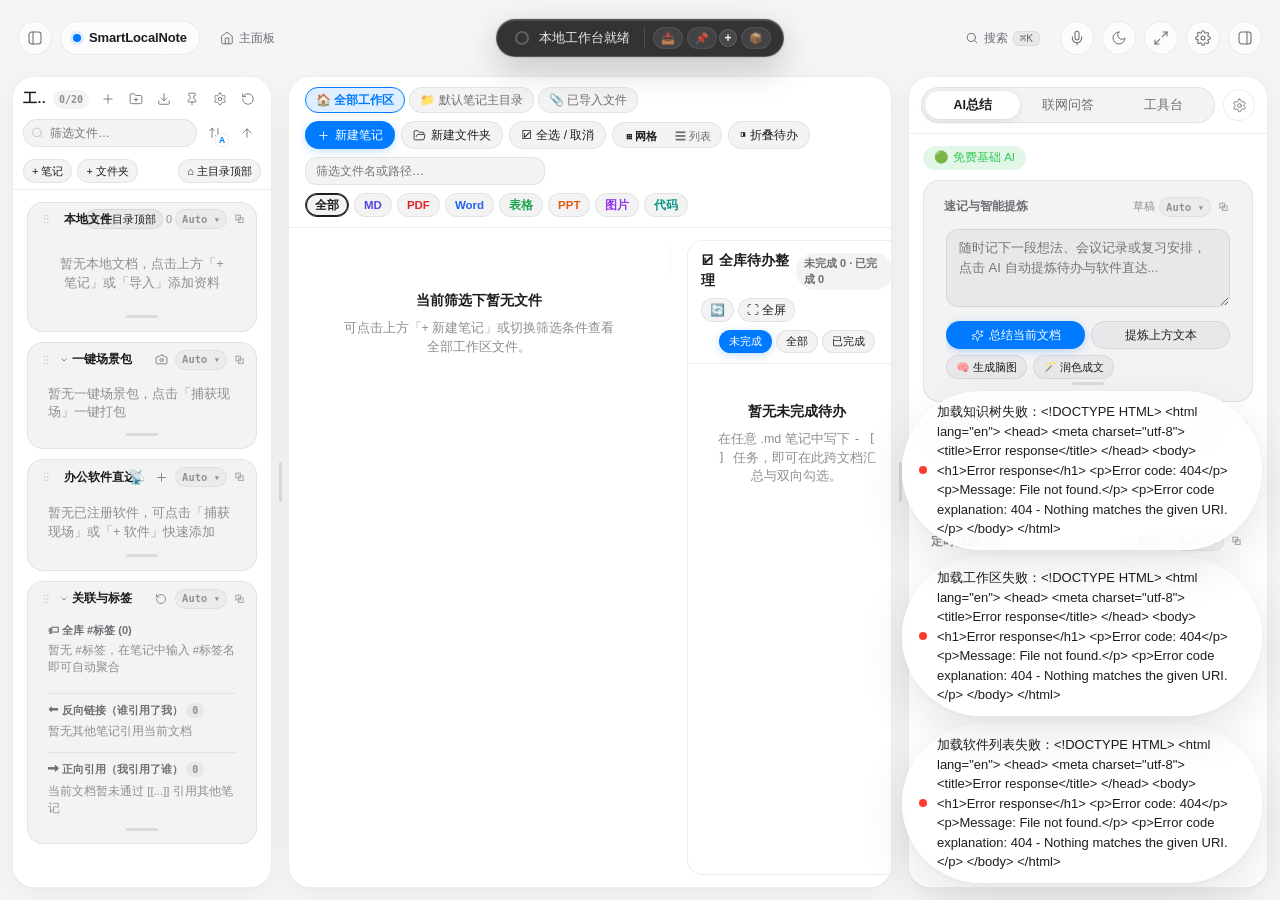
==== commit f899abe6: "feat(v7.3): K1 backlinks & tag graph, T1-T4 toolbench micro-tools, slim Dynamic Island todo ring & s" ====
--- a/static/index.html
+++ b/static/index.html
@@ -10,10 +10,10 @@
   <title>SmartLocalNote</title>
   <link rel="manifest" href="/static/manifest.json">
   <link rel="icon" type="image/svg+xml" href="data:image/svg+xml,%3Csvg xmlns='http://www.w3.org/2000/svg' viewBox='0 0 64 64'%3E%3Crect width='64' height='64' rx='16' fill='%23007AFF'/%3E%3Crect x='15' y='13' width='34' height='38' rx='6' fill='%23FFFFFF'/%3E%3Cpath d='M22 24h20M22 32h20M22 40h12' stroke='%23007AFF' stroke-width='3.5' stroke-linecap='round'/%3E%3C/svg%3E">
-  <link rel="stylesheet" href="/static/css/tokens.css?v=7.2">
-  <link rel="stylesheet" href="/static/css/app.css?v=7.2">
-  <script src="/static/vendor/marked.min.js?v=7.2" defer></script>
-  <script type="module" src="/static/js/app.js?v=7.2"></script>
+  <link rel="stylesheet" href="/static/css/tokens.css?v=7.3">
+  <link rel="stylesheet" href="/static/css/app.css?v=7.3">
+  <script src="/static/vendor/marked.min.js?v=7.3" defer></script>
+  <script type="module" src="/static/js/app.js?v=7.3"></script>
   <script>
     window.addEventListener('DOMContentLoaded', function () {
       setTimeout(function () {
@@ -69,11 +69,6 @@
           <span class="island-status-dot" aria-hidden="true"></span>
           <span class="island-label">本地工作台就绪</span>
         </div>
-        <div class="island-hub-badges" aria-hidden="true">
-          <span class="island-hub-badge" data-island-badge="shelf" title="暂存舱">📥 0</span>
-          <span class="island-hub-badge" data-island-badge="stickies" title="闪念便签">📌 0</span>
-          <span class="island-hub-badge" data-island-badge="trash" title="回收站">🗑 0</span>
-        </div>
       </div>
 
       <div class="top-bar-right">
@@ -121,37 +116,23 @@
       </div>
     </header>
 
-    <!-- 灵动岛下拉中枢抽屉 (NotchDrop · 暂存舱 / 闪念控制 / 回收站) -->
-    <div id="island-shelf-drawer" class="island-shelf-drawer" data-drop-zone="drag-shelf" data-island-tab="shelf" aria-label="灵动岛中枢抽屉" hidden>
-      <div class="island-shelf-drop-banner" hidden>📥 松手暂存到灵动岛（默认剪切 · 按住 Ctrl 复制）</div>
-      <nav class="island-drawer-tabs" role="tablist" aria-label="灵动岛功能切换">
-        <button type="button" class="island-drawer-tab is-active" data-island-tab="shelf" role="tab" aria-selected="true">📥 暂存舱</button>
-        <button type="button" class="island-drawer-tab" data-island-tab="stickies" role="tab" aria-selected="false">📌 闪念控制</button>
-        <button type="button" class="island-drawer-tab" data-island-tab="trash" role="tab" aria-selected="false">🗑 回收站</button>
-      </nav>
-      <section class="island-drawer-pane is-active" data-island-pane="shelf" role="tabpanel">
-        <header class="island-shelf-header">
-          <div class="island-shelf-title-wrap">
-            <span>📥 灵动岛暂存栏</span>
-            <span class="island-shelf-count">0</span>
-          </div>
-          <div class="island-shelf-header-actions">
-            <button type="button" class="pill-btn pill-btn-sm island-shelf-pin-btn" data-shelf-action="toggle-pin" title="固定展开（切换文件时不自动收起）" aria-pressed="false">固定</button>
-            <button type="button" class="pill-btn pill-btn-sm island-shelf-close-btn" data-shelf-action="collapse" title="收起暂存栏" aria-label="收起暂存栏">收起 ×</button>
-          </div>
-        </header>
-        <div class="island-shelf-list" role="list"></div>
-        <footer class="island-shelf-footer">
-          <button type="button" class="pill-btn pill-btn-sm pill-btn-primary" data-shelf-action="insert-all">⬇ 全部拼入当前笔记</button>
-          <button type="button" class="pill-btn pill-btn-sm" data-shelf-action="clear-all">清空</button>
-        </footer>
-      </section>
-      <section class="island-drawer-pane" data-island-pane="stickies" role="tabpanel" hidden>
-        <div id="island-stickies-panel" class="island-stickies-panel"></div>
-      </section>
-      <section class="island-drawer-pane" data-island-pane="trash" role="tabpanel" hidden>
-        <div id="island-trash-panel" class="island-trash-panel"></div>
-      </section>
+    <!-- 灵动岛轻量单面板暂存小浮层 (点击 📥 触发，宽度 360px) -->
+    <div id="island-shelf-drawer" class="island-shelf-drawer" data-drop-zone="drag-shelf" aria-label="灵动岛暂存舱" hidden>
+      <header class="island-shelf-header">
+        <div class="island-shelf-title-wrap">
+          <span>📥 暂存舱</span>
+          <span class="island-shelf-count">0</span>
+        </div>
+        <div class="island-shelf-header-actions">
+          <button type="button" class="pill-btn pill-btn-sm island-shelf-pin-btn" data-shelf-action="toggle-pin" title="固定展开（切换文件时不自动收起）" aria-pressed="false">固定</button>
+          <button type="button" class="pill-btn pill-btn-sm island-shelf-close-btn" data-shelf-action="collapse" title="收起暂存舱" aria-label="收起暂存舱">✕</button>
+        </div>
+      </header>
+      <div class="island-shelf-list" role="list"></div>
+      <footer class="island-shelf-footer">
+        <button type="button" class="pill-btn pill-btn-sm pill-btn-primary" data-shelf-action="insert-all">⬇ 全部拼入笔记</button>
+        <button type="button" class="pill-btn pill-btn-sm" data-shelf-action="clear-all">清空</button>
+      </footer>
     </div>
 
     <!-- 三栏悬浮岛屿主体 -->
@@ -263,26 +244,67 @@
   <!-- 右下角 Sonner 风格堆叠 Toast 容器 -->
   <div id="toast-stack" class="toast-stack" aria-live="polite" aria-atomic="false"></div>
 
-  <!-- 底部居中悬浮便携垃圾桶（全局拖拽时平滑弹起） -->
-  <div id="portable-trash-dock" class="portable-trash-dock" data-drop-zone="portable-trash" data-trash-mode="system" role="region" aria-label="便携回收站拖放区" hidden>
-    <div class="portable-trash-inner">
-      <span class="portable-trash-icon" aria-hidden="true">🗑</span>
-      <div class="portable-trash-text">
-        <span class="portable-trash-title">拖到此处移入回收站</span>
-        <span class="portable-trash-mode-badge" data-trash-role="mode-label">系统回收站模式</span>
-      </div>
-      <div class="portable-trash-actions">
-        <button type="button" class="pill-btn pill-btn-sm" data-trash-dock-action="toggle-mode" title="切换系统回收站 / 内置回收站">切换模式</button>
-        <button type="button" class="pill-btn pill-btn-sm" data-trash-dock-action="open-trash" title="打开回收站抽屉">查看</button>
-      </div>
+  <!-- 底部居中悬浮便携垃圾桶（双落区：内置回收站 vs Windows 系统回收站） -->
+  <div id="portable-trash-dock" class="portable-trash-dock" role="region" aria-label="便携回收站拖放区" hidden>
+    <div class="portable-trash-split">
+      <div class="portable-trash-zone is-app-trash" data-drop-zone="app-trash" title="软件托管 · 可随时在内置回收站还原">
+        <span class="portable-trash-zone-title">📦 放进内置回收站</span>
+        <span class="portable-trash-zone-sub">软件托管 · 可随时还原</span>
+      </div>
+      <div class="portable-trash-zone is-system-trash" data-drop-zone="system-trash" title="交由 Windows 系统回收站 · 软件不管">
+        <span class="portable-trash-zone-title">🖥 扔进系统回收站</span>
+        <span class="portable-trash-zone-sub">交由 Windows · 软件不管</span>
+      </div>
+      <button type="button" class="pill-btn pill-btn-sm portable-trash-view-btn" data-trash-dock-action="open-trash" title="打开内置回收站独立浮窗">查看</button>
     </div>
   </div>
 
   <!-- C1 共享模块浮窗宿主层 -->
   <div id="floating-modules-layer" class="floating-modules-layer" aria-label="浮动模块窗口层"></div>
 
+  <!-- 独立浮窗：📌 闪念控制中心 -->
+  <section id="floating-stickies-win" class="floating-module-window island-standalone-float" data-floating-win="stickies" role="dialog" aria-label="闪念控制独立浮窗" hidden>
+    <header class="floating-module-header" data-float-drag-handle="1">
+      <span class="floating-module-title">📌 闪念控制</span>
+      <button type="button" class="icon-pill floating-win-close-btn" data-float-win-close="stickies" title="关闭浮窗" aria-label="关闭闪念控制">✕</button>
+    </header>
+    <div class="floating-module-body island-float-body">
+      <div id="island-stickies-panel" class="island-stickies-panel"></div>
+    </div>
+    <div class="float-resize-handle float-resize-n" data-resize-dir="n" aria-hidden="true"></div>
+    <div class="float-resize-handle float-resize-s" data-resize-dir="s" aria-hidden="true"></div>
+    <div class="float-resize-handle float-resize-e" data-resize-dir="e" aria-hidden="true"></div>
+    <div class="float-resize-handle float-resize-w" data-resize-dir="w" aria-hidden="true"></div>
+    <div class="float-resize-handle float-resize-ne" data-resize-dir="ne" aria-hidden="true"></div>
+    <div class="float-resize-handle float-resize-nw" data-resize-dir="nw" aria-hidden="true"></div>
+    <div class="float-resize-handle float-resize-se" data-resize-dir="se" aria-hidden="true"></div>
+    <div class="float-resize-handle float-resize-sw" data-resize-dir="sw" aria-hidden="true"></div>
+  </section>
+
+  <!-- 独立浮窗：📦 软件内置回收站 -->
+  <section id="floating-trash-win" class="floating-module-window island-standalone-float" data-floating-win="trash" role="dialog" aria-label="内置回收站独立浮窗" hidden>
+    <header class="floating-module-header" data-float-drag-handle="1">
+      <span class="floating-module-title">📦 内置回收站</span>
+      <button type="button" class="icon-pill floating-win-close-btn" data-float-win-close="trash" title="关闭浮窗" aria-label="关闭内置回收站">✕</button>
+    </header>
+    <div class="floating-module-body island-float-body">
+      <div id="island-trash-panel" class="island-trash-panel"></div>
+    </div>
+    <div class="float-resize-handle float-resize-n" data-resize-dir="n" aria-hidden="true"></div>
+    <div class="float-resize-handle float-resize-s" data-resize-dir="s" aria-hidden="true"></div>
+    <div class="float-resize-handle float-resize-e" data-resize-dir="e" aria-hidden="true"></div>
+    <div class="float-resize-handle float-resize-w" data-resize-dir="w" aria-hidden="true"></div>
+    <div class="float-resize-handle float-resize-ne" data-resize-dir="ne" aria-hidden="true"></div>
+    <div class="float-resize-handle float-resize-nw" data-resize-dir="nw" aria-hidden="true"></div>
+    <div class="float-resize-handle float-resize-se" data-resize-dir="se" aria-hidden="true"></div>
+    <div class="float-resize-handle float-resize-sw" data-resize-dir="sw" aria-hidden="true"></div>
+  </section>
+
   <!-- #9 轻量专注时长选择气泡 -->
   <div id="focus-duration-popover" class="focus-duration-popover" role="dialog" aria-label="选择专注时长" hidden></div>
+
+  <!-- #1 折叠式模块尺寸弹出微菜单 -->
+  <div id="module-size-popover" class="module-size-popover" role="menu" aria-label="模块尺寸预设" hidden></div>
 
   <!-- 全局右键上下文菜单 -->
   <div id="context-menu" class="context-menu" role="menu" aria-hidden="true" hidden></div>
--- a/static/css/app.css
+++ b/static/css/app.css
@@ -7259,16 +7259,1243 @@
   justify-content: center;
 }
 
+/* ==========================================================================
+   21. V7.3 Visual Polish, Compact Controls & Interactive Surfaces
+   ========================================================================== */
+
+/* --------------------------------------------------------------------------
+   21.1 Module Header & Compact Size Dropdown Popover (Issue #1)
+   -------------------------------------------------------------------------- */
+.module-header,
+.tool-card-summary {
+  gap: 6px;
+  min-width: 0;
+}
+
+.module-header > div:first-child,
+.tool-card-summary > span:first-child {
+  min-width: 72px;
+  flex: 1 1 auto;
+}
+
+.module-title {
+  min-width: 72px;
+  flex: 1 1 auto;
+  overflow: hidden;
+  text-overflow: ellipsis;
+  white-space: nowrap;
+}
+
+.module-header button[data-action="toggle-module-collapse"] {
+  min-width: 72px;
+  flex: 1 1 auto;
+}
+
+.module-header-right {
+  display: inline-flex;
+  align-items: center;
+  gap: 3px;
+  flex-shrink: 0;
+}
+
+.module-hover-controls,
+.module-size-controls {
+  display: inline-flex;
+  align-items: center;
+  gap: 3px;
+  flex-shrink: 0;
+  opacity: 0.72;
+  transition: opacity var(--dur-fast) var(--ease-apple);
+}
+
+.module-header:hover .module-hover-controls,
+.module-header:hover .module-size-controls,
+.module-header:focus-within .module-hover-controls,
+.module-header:focus-within .module-size-controls,
+.tool-card-summary:hover .module-hover-controls,
+.tool-card-summary:hover .module-size-controls,
+.tool-card-summary:focus-within .module-hover-controls,
+.tool-card-summary:focus-within .module-size-controls {
+  opacity: 1;
+}
+
+.module-size-pill.is-dropdown-trigger {
+  height: 20px;
+  min-width: 0;
+  padding: 0 6px;
+  border-radius: var(--radius-pill);
+  font-family: var(--font-mono);
+  font-size: 10.5px;
+  font-weight: 600;
+  line-height: 1;
+  gap: 2px;
+  white-space: nowrap;
+  background: var(--bg-subtle);
+  border: 1px solid var(--border-hairline);
+  color: var(--text-secondary);
+}
+
+.module-size-pill.is-dropdown-trigger:hover,
+.module-size-pill.is-dropdown-trigger[aria-expanded="true"] {
+  background: var(--accent-soft);
+  border-color: rgba(0, 122, 255, 0.35);
+  color: var(--accent);
+}
+
+.module-hover-controls .module-float-btn {
+  width: 18px;
+  min-width: 18px;
+  height: 20px;
+  padding: 0;
+  font-size: 10.5px;
+}
+
+#module-size-popover,
+.module-size-popover {
+  position: fixed;
+  z-index: 1500;
+  min-width: 128px;
+  padding: 5px;
+  border-radius: 13px;
+  background: var(--bg-glass-strong);
+  backdrop-filter: var(--blur-glass);
+  -webkit-backdrop-filter: var(--blur-glass);
+  border: 1px solid var(--border-glass-edge);
+  box-shadow: var(--shadow-float);
+  display: flex;
+  flex-direction: column;
+  gap: 2px;
+  animation: scaleIn var(--dur-fast) var(--ease-spring);
+}
+
+[data-theme="dark"] #module-size-popover,
+[data-theme="dark"] .module-size-popover {
+  background: rgba(34, 34, 38, 0.94);
+  border-color: rgba(255, 255, 255, 0.16);
+  box-shadow: 0 18px 46px rgba(0, 0, 0, 0.56);
+}
+
+.module-size-option,
+.module-size-popover-item {
+  display: flex;
+  align-items: center;
+  justify-content: space-between;
+  gap: 10px;
+  width: 100%;
+  height: 28px;
+  padding: 0 9px;
+  border-radius: 8px;
+  font-size: 12px;
+  font-weight: 500;
+  color: var(--text-primary);
+  text-align: left;
+  transition: background-color var(--dur-fast) var(--ease-apple),
+              color var(--dur-fast) var(--ease-apple);
+}
+
+.module-size-option:hover,
+.module-size-popover-item:hover {
+  background: var(--bg-hover);
+}
+
+.module-size-option.is-active,
+.module-size-popover-item.is-active {
+  background: var(--accent-soft);
+  color: var(--accent);
+  font-weight: 600;
+}
+
+.module-size-option-check {
+  font-size: 11px;
+  font-weight: 700;
+  opacity: 0;
+}
+
+.module-size-option.is-active .module-size-option-check,
+.module-size-popover-item.is-active .module-size-option-check {
+  opacity: 1;
+}
+
+/* --------------------------------------------------------------------------
+   21.2 Dynamic Island Todo Ring, Drag Morph, Slim Shelf, Floating Windows & Dual Trash
+   -------------------------------------------------------------------------- */
+.island-todo-ring {
+  width: 16px;
+  height: 16px;
+  flex-shrink: 0;
+  display: inline-flex;
+  align-items: center;
+  justify-content: center;
+  position: relative;
+}
+
+.island-todo-ring svg {
+  width: 16px;
+  height: 16px;
+  transform: rotate(-90deg);
+  display: block;
+}
+
+.island-todo-ring-track,
+.island-todo-ring circle:first-child {
+  fill: none;
+  stroke: rgba(255, 255, 255, 0.22);
+  stroke-width: 2.2;
+}
+
+.island-todo-ring-fill,
+.island-todo-ring-progress,
+.island-todo-ring circle:last-child {
+  fill: none;
+  stroke: var(--accent);
+  stroke-width: 2.2;
+  stroke-linecap: round;
+  transition: stroke-dashoffset var(--dur-normal) var(--ease-apple),
+              stroke var(--dur-fast) var(--ease-apple);
+}
+
+.island-todo-ring.is-complete .island-todo-ring-fill,
+.island-todo-ring.is-complete .island-todo-ring-progress,
+.island-todo-ring[data-complete="true"] circle:last-child {
+  stroke: #30D158;
+}
+
+.dynamic-island.is-drag-morph {
+  width: min(380px, 86vw);
+  max-width: min(380px, 86vw);
+  height: 40px;
+  min-height: 40px;
+  padding: 3px 5px;
+  gap: 4px;
+  background: rgba(20, 20, 24, 0.94);
+  border-color: rgba(10, 132, 255, 0.45);
+  box-shadow: 0 14px 36px rgba(0, 0, 0, 0.34),
+              0 0 0 1px rgba(255, 255, 255, 0.14) inset;
+  transform: translateY(-1px) scale(1.01);
+}
+
+.island-compact-drop-pill {
+  display: grid;
+  grid-template-columns: repeat(2, minmax(0, 1fr));
+  align-items: center;
+  gap: 5px;
+  width: 100%;
+  height: 32px;
+  animation: islandFadeIn var(--dur-fast) var(--ease-spring);
+}
+
+.island-compact-drop-zone,
+.island-compact-drop-pill .island-dual-drop-zone {
+  display: flex;
+  align-items: center;
+  justify-content: center;
+  gap: 5px;
+  height: 30px;
+  padding: 0 8px;
+  border-radius: var(--radius-pill);
+  font-size: 11.5px;
+  font-weight: 600;
+  white-space: nowrap;
+  overflow: hidden;
+  text-overflow: ellipsis;
+  border: 1px dashed rgba(255, 255, 255, 0.22);
+  background: rgba(255, 255, 255, 0.08);
+  color: rgba(245, 245, 247, 0.9);
+  transition: transform var(--dur-fast) var(--ease-spring),
+              background-color var(--dur-fast) var(--ease-apple),
+              border-color var(--dur-fast) var(--ease-apple),
+              box-shadow var(--dur-fast) var(--ease-apple),
+              color var(--dur-fast) var(--ease-apple);
+}
+
+.island-compact-drop-pill [data-drop-zone="shelf"],
+.island-compact-drop-pill [data-drop-zone="drag-shelf"],
+.island-compact-drop-pill [data-drop-target="shelf"],
+.island-compact-drop-pill .is-shelf {
+  border-color: rgba(10, 132, 255, 0.56);
+  background: rgba(10, 132, 255, 0.20);
+  color: #B8DEFF;
+}
+
+.island-compact-drop-pill [data-drop-zone="app-trash"],
+.island-compact-drop-pill [data-drop-zone="trash"],
+.island-compact-drop-pill [data-drop-target="trash"],
+.island-compact-drop-pill .is-app-trash,
+.island-compact-drop-pill .is-trash {
+  border-color: rgba(245, 158, 11, 0.56);
+  background: rgba(245, 158, 11, 0.18);
+  color: #FDE68A;
+}
+
+.island-compact-drop-pill [data-drop-zone="shelf"].is-drag-over,
+.island-compact-drop-pill [data-drop-zone="drag-shelf"].is-drag-over,
+.island-compact-drop-pill [data-drop-target="shelf"].is-drag-over,
+.island-compact-drop-pill .is-shelf.is-drag-over,
+.island-compact-drop-pill [data-drop-zone="shelf"]:hover,
+.island-compact-drop-pill .is-shelf:hover {
+  transform: scale(1.03);
+  border-style: solid;
+  border-color: #38BDF8;
+  background: rgba(10, 132, 255, 0.42);
+  color: #FFFFFF;
+  box-shadow: 0 0 0 2px rgba(10, 132, 255, 0.32), 0 6px 16px rgba(10, 132, 255, 0.30);
+}
+
+.island-compact-drop-pill [data-drop-zone="app-trash"].is-drag-over,
+.island-compact-drop-pill [data-drop-zone="trash"].is-drag-over,
+.island-compact-drop-pill [data-drop-target="trash"].is-drag-over,
+.island-compact-drop-pill .is-app-trash.is-drag-over,
+.island-compact-drop-pill .is-trash.is-drag-over,
+.island-compact-drop-pill [data-drop-zone="app-trash"]:hover,
+.island-compact-drop-pill .is-app-trash:hover {
+  transform: scale(1.03);
+  border-style: solid;
+  border-color: #FBBF24;
+  background: rgba(245, 158, 11, 0.40);
+  color: #FFFFFF;
+  box-shadow: 0 0 0 2px rgba(245, 158, 11, 0.32), 0 6px 16px rgba(245, 158, 11, 0.28);
+}
+
+#island-shelf-drawer,
+.island-shelf-drawer {
+  width: min(370px, 92vw);
+  max-height: 340px;
+  padding: 10px 12px;
+  border-radius: 18px;
+}
+
+#island-shelf-drawer .island-shelf-list,
+.island-shelf-drawer .island-shelf-list {
+  flex: 1 1 auto;
+  min-height: 0;
+  overflow-y: auto;
+}
+
+#floating-stickies-win,
+#floating-trash-win {
+  min-width: 280px;
+  min-height: 220px;
+  max-width: calc(100vw - 24px);
+  max-height: calc(100vh - 24px);
+}
+
+#floating-stickies-win .floating-module-header,
+#floating-trash-win .floating-module-header {
+  padding: 8px 12px;
+  min-height: 38px;
+}
+
+#floating-stickies-win .floating-module-body,
+#floating-trash-win .floating-module-body {
+  padding: 10px 12px;
+  overflow-y: auto;
+  min-height: 0;
+  flex: 1 1 auto;
+}
+
+.floating-close-btn {
+  width: 24px;
+  height: 24px;
+  border-radius: var(--radius-pill);
+  display: inline-flex;
+  align-items: center;
+  justify-content: center;
+  font-size: 12px;
+  font-weight: 600;
+  color: var(--text-secondary);
+  background: var(--bg-subtle);
+  border: 1px solid var(--border-hairline);
+  flex-shrink: 0;
+  transition: background-color var(--dur-fast) var(--ease-apple),
+              color var(--dur-fast) var(--ease-apple),
+              border-color var(--dur-fast) var(--ease-apple);
+}
+
+.floating-close-btn:hover {
+  background: var(--danger-soft);
+  border-color: rgba(255, 59, 48, 0.32);
+  color: var(--danger);
+}
+
+/* Portable Trash Dock Dual-Zone Layout */
+#portable-trash-dock,
+.portable-trash-dock {
+  max-width: min(460px, calc(100vw - 24px));
+  padding: 6px 8px;
+  border-radius: 18px;
+}
+
+.portable-trash-dual-grid {
+  display: grid;
+  grid-template-columns: repeat(2, minmax(0, 1fr));
+  gap: 6px;
+  width: 100%;
+  align-items: stretch;
+}
+
+.portable-trash-zone,
+.portable-trash-dual-grid > [data-drop-zone] {
+  display: flex;
+  align-items: center;
+  justify-content: center;
+  gap: 6px;
+  padding: 8px 11px;
+  border-radius: 13px;
+  font-size: 12px;
+  font-weight: 600;
+  white-space: nowrap;
+  border: 1.5px dashed var(--border-hairline);
+  background: var(--bg-subtle);
+  color: var(--text-secondary);
+  cursor: pointer;
+  transition: transform var(--dur-fast) var(--ease-spring),
+              background-color var(--dur-fast) var(--ease-apple),
+              border-color var(--dur-fast) var(--ease-apple),
+              box-shadow var(--dur-fast) var(--ease-apple),
+              color var(--dur-fast) var(--ease-apple);
+}
+
+.portable-trash-dual-grid [data-drop-zone="app-trash"] {
+  border-color: rgba(217, 119, 6, 0.42);
+  background: rgba(217, 119, 6, 0.09);
+  color: #B45309;
+}
+
+[data-theme="dark"] .portable-trash-dual-grid [data-drop-zone="app-trash"] {
+  border-color: rgba(251, 191, 36, 0.42);
+  background: rgba(245, 158, 11, 0.14);
+  color: #FCD34D;
+}
+
+.portable-trash-dual-grid [data-drop-zone="app-trash"].is-drag-over {
+  transform: translateY(-1px) scale(1.04);
+  border-style: solid;
+  border-color: #F59E0B;
+  background: rgba(245, 158, 11, 0.22);
+  color: #92400E;
+  box-shadow: 0 0 0 3px rgba(245, 158, 11, 0.22), 0 8px 20px rgba(245, 158, 11, 0.24);
+}
+
+[data-theme="dark"] .portable-trash-dual-grid [data-drop-zone="app-trash"].is-drag-over {
+  background: rgba(245, 158, 11, 0.28);
+  color: #FEF3C7;
+  box-shadow: 0 0 0 3px rgba(251, 191, 36, 0.26), 0 10px 22px rgba(245, 158, 11, 0.30);
+}
+
+.portable-trash-dual-grid [data-drop-zone="system-trash"] {
+  border-color: rgba(255, 59, 48, 0.42);
+  background: rgba(255, 59, 48, 0.09);
+  color: var(--danger);
+}
+
+[data-theme="dark"] .portable-trash-dual-grid [data-drop-zone="system-trash"] {
+  border-color: rgba(255, 69, 58, 0.46);
+  background: rgba(255, 69, 58, 0.14);
+  color: #FF8A80;
+}
+
+.portable-trash-dual-grid [data-drop-zone="system-trash"].is-drag-over {
+  transform: translateY(-1px) scale(1.04);
+  border-style: solid;
+  border-color: var(--danger);
+  background: rgba(255, 59, 48, 0.22);
+  color: #B91C1C;
+  box-shadow: 0 0 0 3px var(--danger-soft), 0 8px 20px rgba(255, 59, 48, 0.26);
+}
+
+[data-theme="dark"] .portable-trash-dual-grid [data-drop-zone="system-trash"].is-drag-over {
+  background: rgba(255, 69, 58, 0.28);
+  color: #FFE5E3;
+  box-shadow: 0 0 0 3px rgba(255, 69, 58, 0.28), 0 10px 22px rgba(255, 69, 58, 0.34);
+}
+
+/* --------------------------------------------------------------------------
+   21.3 Unified Split Resizers Across Explorer, Archive & Mindmap Outline (#6)
+   -------------------------------------------------------------------------- */
+.explorer-split-resizer,
+.archive-split-resizer,
+.mindmap-outline-resizer {
+  width: 8px;
+  height: 100%;
+  cursor: col-resize;
+  position: relative;
+  flex-shrink: 0;
+  display: flex;
+  align-items: center;
+  justify-content: center;
+  user-select: none;
+  touch-action: none;
+}
+
+.explorer-split-resizer::after,
+.archive-split-resizer::after,
+.mindmap-outline-resizer::after {
+  content: "";
+  width: 3px;
+  height: 40px;
+  border-radius: 9999px;
+  background: var(--text-tertiary);
+  opacity: 0.26;
+  transition: transform var(--dur-fast) var(--ease-apple),
+              opacity var(--dur-fast) var(--ease-apple),
+              background-color var(--dur-fast) var(--ease-apple);
+}
+
+.explorer-split-resizer:hover::after,
+.explorer-split-resizer.is-dragging::after,
+.archive-split-resizer:hover::after,
+.archive-split-resizer.is-dragging::after,
+.mindmap-outline-resizer:hover::after,
+.mindmap-outline-resizer.is-dragging::after {
+  opacity: 1;
+  background: var(--accent);
+  transform: scaleX(1.33) scaleY(1.35);
+  box-shadow: 0 0 10px rgba(0, 122, 255, 0.35);
+}
+
+@media (max-width: 960px) {
+  .explorer-split-resizer,
+  .archive-split-resizer,
+  .mindmap-outline-resizer {
+    display: none;
+  }
+}
+
+/* --------------------------------------------------------------------------
+   21.4 Explorer Batch Multi-Select, Folder Drop Target & Batch Action Bar
+   -------------------------------------------------------------------------- */
+.explorer-file-card,
+.explorer-file-row {
+  position: relative;
+}
+
+.explorer-file-row {
+  display: flex;
+  align-items: center;
+  justify-content: space-between;
+  gap: 10px;
+  padding: 7px 11px;
+  border-radius: 10px;
+  background: var(--bg-subtle);
+  border: 1px solid var(--border-hairline);
+  border-left: 3px solid var(--ft-color, var(--accent));
+  cursor: pointer;
+  transition: background-color var(--dur-fast) var(--ease-apple),
+              border-color var(--dur-fast) var(--ease-apple),
+              box-shadow var(--dur-fast) var(--ease-apple);
+}
+
+.explorer-file-row:hover {
+  background: var(--bg-island);
+  border-color: rgba(0, 122, 255, 0.28);
+  border-left-color: var(--ft-color, var(--accent));
+}
+
+[data-theme="dark"] .explorer-file-row:hover {
+  background: rgba(255, 255, 255, 0.09);
+}
+
+.explorer-select-check {
+  display: inline-flex;
+  align-items: center;
+  justify-content: center;
+  width: 17px;
+  height: 17px;
+  border-radius: 5px;
+  border: 1.5px solid var(--border-hairline);
+  background: var(--bg-island);
+  color: #FFFFFF;
+  accent-color: var(--accent);
+  cursor: pointer;
+  flex-shrink: 0;
+  opacity: 0;
+  transform: scale(0.92);
+  transition: opacity var(--dur-fast) var(--ease-apple),
+              transform var(--dur-fast) var(--ease-spring),
+              background-color var(--dur-fast) var(--ease-apple),
+              border-color var(--dur-fast) var(--ease-apple);
+}
+
+.explorer-grid .explorer-select-check {
+  position: absolute;
+  top: 8px;
+  left: 8px;
+  z-index: 3;
+}
+
+.explorer-file-card:hover .explorer-select-check,
+.explorer-file-card:focus-within .explorer-select-check,
+.explorer-file-card.is-selected .explorer-select-check,
+.explorer-file-row:hover .explorer-select-check,
+.explorer-file-row:focus-within .explorer-select-check,
+.explorer-file-row.is-selected .explorer-select-check,
+.explorer-files-pane.has-selection .explorer-select-check,
+.explorer-select-check:checked {
+  opacity: 1;
+  transform: scale(1);
+}
+
+.explorer-select-check.is-checked,
+.explorer-file-card.is-selected .explorer-select-check,
+.explorer-file-row.is-selected .explorer-select-check {
+  background: var(--accent);
+  border-color: var(--accent);
+}
+
+.explorer-file-card.is-selected,
+.explorer-file-row.is-selected {
+  border-color: var(--accent);
+  border-left-color: var(--accent);
+  background: var(--accent-soft);
+  box-shadow: 0 0 0 1px rgba(0, 122, 255, 0.24), var(--shadow-island);
+}
+
+[data-theme="dark"] .explorer-file-card.is-selected,
+[data-theme="dark"] .explorer-file-row.is-selected {
+  background: rgba(10, 132, 255, 0.18);
+  border-color: var(--accent);
+}
+
+.explorer-folder-card.is-drop-target,
+.explorer-crumb.is-drop-target {
+  border: 1.5px dashed var(--accent);
+  background: var(--accent-soft);
+  color: var(--accent);
+  transform: scale(1.03);
+  box-shadow: 0 0 0 3px rgba(0, 122, 255, 0.16);
+}
+
+.explorer-batch-bar {
+  position: sticky;
+  bottom: 10px;
+  z-index: 25;
+  margin: 10px auto 2px;
+  width: fit-content;
+  max-width: calc(100% - 16px);
+  display: flex;
+  align-items: center;
+  flex-wrap: wrap;
+  gap: 6px;
+  padding: 6px 10px;
+  border-radius: var(--radius-pill);
+  background: var(--bg-glass-strong);
+  backdrop-filter: var(--blur-glass);
+  -webkit-backdrop-filter: var(--blur-glass);
+  border: 1px solid var(--border-glass-edge);
+  box-shadow: var(--shadow-float);
+  animation: scaleIn var(--dur-fast) var(--ease-spring);
+}
+
+[data-theme="dark"] .explorer-batch-bar {
+  background: rgba(30, 30, 34, 0.92);
+  border-color: rgba(255, 255, 255, 0.16);
+  box-shadow: 0 18px 46px rgba(0, 0, 0, 0.56);
+}
+
+.explorer-batch-count {
+  display: inline-flex;
+  align-items: center;
+  padding: 2px 9px;
+  border-radius: var(--radius-pill);
+  font-family: var(--font-mono);
+  font-size: 11.5px;
+  font-weight: 700;
+  background: var(--accent-soft);
+  color: var(--accent);
+  white-space: nowrap;
+}
+
+.explorer-batch-select {
+  height: 26px;
+  max-width: 150px;
+  padding: 0 8px;
+  border-radius: var(--radius-pill);
+  border: 1px solid var(--border-hairline);
+  background: var(--bg-subtle);
+  color: var(--text-primary);
+  font-size: 11.5px;
+}
+
+/* --------------------------------------------------------------------------
+   21.5 Mindmap Outline Pane, Card Swatches & Group Frames
+   -------------------------------------------------------------------------- */
+.mindmap-body,
+.mindmap-split-wrap {
+  display: flex;
+  flex: 1 1 auto;
+  min-height: 0;
+  overflow: hidden;
+}
+
+.mindmap-outline-pane {
+  width: var(--mindmap-outline-w, 224px);
+  min-width: 150px;
+  max-width: 420px;
+  flex-shrink: 0;
+  display: flex;
+  flex-direction: column;
+  min-height: 0;
+  background: var(--bg-subtle);
+  border-right: 1px solid var(--border-hairline);
+  overflow: hidden;
+}
+
+.mindmap-outline-pane.is-collapsed {
+  display: none;
+}
+
+.mindmap-outline-header {
+  display: flex;
+  flex-direction: column;
+  gap: 6px;
+  padding: 8px 10px;
+  border-bottom: 1px solid var(--border-hairline);
+  background: var(--bg-glass);
+  flex-shrink: 0;
+}
+
+.mindmap-outline-search {
+  width: 100%;
+  height: 26px;
+  padding: 0 9px;
+  border-radius: var(--radius-pill);
+  border: 1px solid var(--border-hairline);
+  background: var(--bg-island);
+  color: var(--text-primary);
+  font-size: 11.5px;
+  outline: none;
+}
+
+.mindmap-outline-search:focus {
+  border-color: var(--accent);
+  box-shadow: 0 0 0 2px var(--accent-soft);
+}
+
+.mindmap-outline-list {
+  flex: 1 1 auto;
+  min-height: 0;
+  overflow-y: auto;
+  padding: 6px;
+  display: flex;
+  flex-direction: column;
+  gap: 2px;
+}
+
+.mindmap-outline-item {
+  display: flex;
+  align-items: center;
+  gap: 6px;
+  padding: 5px 8px;
+  padding-left: calc(8px + var(--depth, 0) * 12px);
+  border-radius: 8px;
+  font-size: 12px;
+  line-height: 1.35;
+  color: var(--text-secondary);
+  cursor: pointer;
+  user-select: none;
+  transition: background-color var(--dur-fast) var(--ease-apple),
+              color var(--dur-fast) var(--ease-apple);
+}
+
+.mindmap-outline-item:hover {
+  background: var(--bg-hover);
+  color: var(--text-primary);
+}
+
+.mindmap-outline-item.is-active {
+  background: var(--accent-soft);
+  color: var(--accent);
+  font-weight: 600;
+}
+
+.mindmap-outline-item-label {
+  flex: 1 1 auto;
+  min-width: 0;
+  overflow: hidden;
+  text-overflow: ellipsis;
+  white-space: nowrap;
+}
+
+.mindmap-color-swatches {
+  display: inline-flex;
+  align-items: center;
+  gap: 6px;
+  padding: 4px 6px;
+}
+
+.mindmap-color-swatch {
+  width: 16px;
+  height: 16px;
+  border-radius: 50%;
+  border: 1.5px solid rgba(0, 0, 0, 0.16);
+  cursor: pointer;
+  flex-shrink: 0;
+  transition: transform var(--dur-fast) var(--ease-spring),
+              box-shadow var(--dur-fast) var(--ease-apple);
+}
+
+.mindmap-color-swatch:hover {
+  transform: scale(1.18);
+}
+
+.mindmap-color-swatch.is-active {
+  box-shadow: 0 0 0 2px var(--bg-island), 0 0 0 3.5px var(--accent);
+}
+
+.mindmap-card-box[data-card-color="blue"] {
+  border-color: rgba(0, 122, 255, 0.36);
+  background: rgba(239, 246, 255, 0.92);
+}
+.mindmap-card-box[data-card-color="green"] {
+  border-color: rgba(52, 199, 89, 0.36);
+  background: rgba(240, 253, 244, 0.92);
+}
+.mindmap-card-box[data-card-color="amber"] {
+  border-color: rgba(245, 158, 11, 0.38);
+  background: rgba(255, 251, 235, 0.92);
+}
+.mindmap-card-box[data-card-color="purple"] {
+  border-color: rgba(147, 51, 234, 0.36);
+  background: rgba(250, 245, 255, 0.92);
+}
+.mindmap-card-box[data-card-color="rose"] {
+  border-color: rgba(244, 63, 94, 0.36);
+  background: rgba(255, 241, 242, 0.92);
+}
+
+[data-theme="dark"] .mindmap-card-box[data-card-color="blue"] {
+  background: rgba(10, 132, 255, 0.16);
+}
+[data-theme="dark"] .mindmap-card-box[data-card-color="green"] {
+  background: rgba(48, 209, 88, 0.16);
+}
+[data-theme="dark"] .mindmap-card-box[data-card-color="amber"] {
+  background: rgba(255, 159, 10, 0.16);
+}
+[data-theme="dark"] .mindmap-card-box[data-card-color="purple"] {
+  background: rgba(191, 90, 242, 0.16);
+}
+[data-theme="dark"] .mindmap-card-box[data-card-color="rose"] {
+  background: rgba(255, 69, 58, 0.16);
+}
+
+.mindmap-group-frame {
+  position: absolute;
+  min-width: 220px;
+  min-height: 140px;
+  border-radius: 18px;
+  border: 1.5px dashed rgba(0, 122, 255, 0.34);
+  background: rgba(0, 122, 255, 0.045);
+  backdrop-filter: blur(8px);
+  -webkit-backdrop-filter: blur(8px);
+  display: flex;
+  flex-direction: column;
+  pointer-events: auto;
+  transition: border-color var(--dur-fast) var(--ease-apple),
+              background-color var(--dur-fast) var(--ease-apple),
+              box-shadow var(--dur-fast) var(--ease-apple);
+}
+
+[data-theme="dark"] .mindmap-group-frame {
+  background: rgba(10, 132, 255, 0.08);
+  border-color: rgba(10, 132, 255, 0.38);
+}
+
+.mindmap-group-frame:hover,
+.mindmap-group-frame.is-selected {
+  border-style: solid;
+  border-color: var(--accent);
+  box-shadow: 0 0 0 3px var(--accent-soft);
+}
+
+.mindmap-group-header {
+  display: flex;
+  align-items: center;
+  justify-content: space-between;
+  gap: 6px;
+  padding: 7px 10px;
+  border-bottom: 1px solid rgba(0, 122, 255, 0.14);
+  cursor: move;
+  user-select: none;
+}
+
+.mindmap-group-title {
+  font-size: 12px;
+  font-weight: 600;
+  color: var(--text-primary);
+  min-width: 0;
+  flex: 1 1 auto;
+  overflow: hidden;
+  text-overflow: ellipsis;
+  white-space: nowrap;
+}
+
+.mindmap-group-count {
+  font-family: var(--font-mono);
+  font-size: 10.5px;
+  font-weight: 600;
+  padding: 1px 6px;
+  border-radius: var(--radius-pill);
+  background: var(--accent-soft);
+  color: var(--accent);
+  flex-shrink: 0;
+}
+
+.mindmap-group-export-btn {
+  height: 22px;
+  padding: 0 7px;
+  border-radius: var(--radius-pill);
+  font-size: 11px;
+  font-weight: 600;
+  background: var(--bg-glass-strong);
+  border: 1px solid var(--border-hairline);
+  color: var(--text-secondary);
+  flex-shrink: 0;
+  transition: background-color var(--dur-fast) var(--ease-apple),
+              color var(--dur-fast) var(--ease-apple),
+              border-color var(--dur-fast) var(--ease-apple);
+}
+
+.mindmap-group-export-btn:hover {
+  background: var(--accent-soft);
+  border-color: var(--accent);
+  color: var(--accent);
+}
+
+.mindmap-group-resize {
+  position: absolute;
+  right: 2px;
+  bottom: 2px;
+  width: 18px;
+  height: 18px;
+  cursor: nwse-resize;
+  touch-action: none;
+}
+
+.mindmap-group-resize::after {
+  content: "";
+  position: absolute;
+  right: 4px;
+  bottom: 4px;
+  width: 8px;
+  height: 8px;
+  border-right: 2px solid var(--text-tertiary);
+  border-bottom: 2px solid var(--text-tertiary);
+  border-bottom-right-radius: 3px;
+  opacity: 0.55;
+  transition: opacity var(--dur-fast) var(--ease-apple),
+              border-color var(--dur-fast) var(--ease-apple);
+}
+
+.mindmap-group-resize:hover::after {
+  opacity: 1;
+  border-color: var(--accent);
+}
+
+/* --------------------------------------------------------------------------
+   21.6 K1 Tag Cloud & Bi-directional Links + T1-T4 Tools Micro-Widgets
+   -------------------------------------------------------------------------- */
+.tag-cloud-wrap {
+  display: flex;
+  flex-wrap: wrap;
+  align-items: center;
+  gap: 5px;
+  padding: 4px 0;
+}
+
+.tag-chip {
+  display: inline-flex;
+  align-items: center;
+  gap: 4px;
+  height: 22px;
+  padding: 0 8px;
+  border-radius: var(--radius-pill);
+  font-size: 11px;
+  font-weight: 600;
+  background: var(--bg-subtle);
+  border: 1px solid var(--border-hairline);
+  color: var(--text-secondary);
+  cursor: pointer;
+  transition: background-color var(--dur-fast) var(--ease-apple),
+              border-color var(--dur-fast) var(--ease-apple),
+              color var(--dur-fast) var(--ease-apple),
+              transform var(--dur-fast) var(--ease-spring);
+}
+
+.tag-chip:hover {
+  background: var(--bg-hover);
+  color: var(--text-primary);
+  transform: translateY(-1px);
+}
+
+.tag-chip.is-active {
+  background: var(--accent-soft);
+  border-color: var(--accent);
+  color: var(--accent);
+}
+
+.backlink-card,
+.outlink-card {
+  display: flex;
+  flex-direction: column;
+  gap: 3px;
+  padding: 7px 9px;
+  border-radius: 11px;
+  background: var(--bg-subtle);
+  border: 1px solid var(--border-hairline);
+  border-left: 2.5px solid var(--accent);
+  cursor: pointer;
+  transition: background-color var(--dur-fast) var(--ease-apple),
+              border-color var(--dur-fast) var(--ease-apple),
+              transform var(--dur-fast) var(--ease-apple);
+}
+
+.outlink-card {
+  border-left-color: var(--success);
+}
+
+.backlink-card:hover,
+.outlink-card:hover {
+  background: var(--bg-hover);
+  border-color: rgba(0, 122, 255, 0.28);
+  transform: translateY(-1px);
+}
+
+.mini-link-graph-svg {
+  display: block;
+  width: 100%;
+  height: 132px;
+  border-radius: 12px;
+  background: var(--bg-subtle);
+  border: 1px solid var(--border-hairline);
+  overflow: hidden;
+}
+
+/* T1: Clipboard History & Snippet Pills */
+.tool-clipboard-list {
+  display: flex;
+  flex-direction: column;
+  gap: 5px;
+  max-height: 170px;
+  overflow-y: auto;
+}
+
+.tool-clipboard-item {
+  display: flex;
+  align-items: center;
+  justify-content: space-between;
+  gap: 6px;
+  padding: 6px 8px;
+  border-radius: 10px;
+  background: var(--bg-subtle);
+  border: 1px solid var(--border-hairline);
+  font-size: 11.5px;
+  color: var(--text-primary);
+  cursor: pointer;
+  transition: background-color var(--dur-fast) var(--ease-apple),
+              border-color var(--dur-fast) var(--ease-apple);
+}
+
+.tool-clipboard-item:hover {
+  background: var(--bg-hover);
+  border-color: rgba(0, 122, 255, 0.24);
+}
+
+.tool-snippet-pills {
+  display: flex;
+  flex-wrap: wrap;
+  gap: 5px;
+  margin-top: 4px;
+}
+
+.tool-snippet-pill {
+  display: inline-flex;
+  align-items: center;
+  gap: 4px;
+  height: 24px;
+  padding: 0 9px;
+  border-radius: var(--radius-pill);
+  background: var(--bg-subtle);
+  border: 1px solid var(--border-hairline);
+  font-size: 11px;
+  font-weight: 500;
+  color: var(--text-secondary);
+  transition: background-color var(--dur-fast) var(--ease-apple),
+              border-color var(--dur-fast) var(--ease-apple),
+              color var(--dur-fast) var(--ease-apple),
+              transform var(--dur-fast) var(--ease-apple);
+}
+
+.tool-snippet-pill:hover {
+  background: var(--accent-soft);
+  border-color: rgba(0, 122, 255, 0.30);
+  color: var(--accent);
+  transform: translateY(-1px);
+}
+
+/* T2: Document Outline Tree & Highlight Chips */
+.tool-outline-tree {
+  display: flex;
+  flex-direction: column;
+  gap: 2px;
+  max-height: 190px;
+  overflow-y: auto;
+}
+
+.tool-outline-item {
+  display: flex;
+  align-items: center;
+  gap: 5px;
+  padding: 4px 8px;
+  padding-left: calc(8px + var(--level, 0) * 10px);
+  border-radius: 8px;
+  font-size: 12px;
+  color: var(--text-secondary);
+  cursor: pointer;
+  transition: background-color var(--dur-fast) var(--ease-apple),
+              color var(--dur-fast) var(--ease-apple);
+}
+
+.tool-outline-item:hover {
+  background: var(--bg-hover);
+  color: var(--text-primary);
+}
+
+.tool-outline-item.is-active {
+  background: var(--accent-soft);
+  color: var(--accent);
+  font-weight: 600;
+}
+
+.tool-highlight-chip {
+  display: inline-flex;
+  align-items: center;
+  gap: 4px;
+  max-width: 100%;
+  padding: 3px 8px;
+  border-radius: 8px;
+  font-size: 11.5px;
+  background: rgba(255, 204, 0, 0.20);
+  border: 1px solid rgba(255, 149, 0, 0.30);
+  color: var(--text-primary);
+  cursor: pointer;
+  transition: transform var(--dur-fast) var(--ease-apple),
+              background-color var(--dur-fast) var(--ease-apple);
+}
+
+[data-theme="dark"] .tool-highlight-chip {
+  background: rgba(255, 214, 10, 0.16);
+  border-color: rgba(255, 214, 10, 0.32);
+}
+
+.tool-highlight-chip:hover {
+  transform: translateY(-1px);
+  background: rgba(255, 204, 0, 0.30);
+}
+
+/* T3: Text Studio Stats & Action Grid */
+.tool-text-studio {
+  display: flex;
+  flex-direction: column;
+  gap: 8px;
+}
+
+.studio-stat-grid {
+  display: grid;
+  grid-template-columns: repeat(3, minmax(0, 1fr));
+  gap: 6px;
+}
+
+.studio-stat-card {
+  display: flex;
+  flex-direction: column;
+  align-items: center;
+  justify-content: center;
+  gap: 2px;
+  padding: 7px 6px;
+  border-radius: 11px;
+  background: var(--bg-subtle);
+  border: 1px solid var(--border-hairline);
+}
+
+.studio-stat-val {
+  font-family: var(--font-mono);
+  font-size: 14px;
+  font-weight: 700;
+  color: var(--text-primary);
+  font-variant-numeric: tabular-nums;
+}
+
+.studio-stat-label {
+  font-size: 10.5px;
+  color: var(--text-tertiary);
+}
+
+.studio-action-grid {
+  display: grid;
+  grid-template-columns: repeat(2, minmax(0, 1fr));
+  gap: 6px;
+}
+
+/* T4: Today Focus Pulse Card */
+.tool-focus-pulse {
+  display: flex;
+  flex-direction: column;
+  gap: 8px;
+}
+
+.pulse-ring-card {
+  display: flex;
+  align-items: center;
+  gap: 10px;
+  padding: 9px 11px;
+  border-radius: 13px;
+  background: var(--bg-subtle);
+  border: 1px solid var(--border-hairline);
+}
+
+.pulse-ring-meta {
+  display: flex;
+  flex-direction: column;
+  gap: 2px;
+  min-width: 0;
+  flex: 1 1 auto;
+}
+
+.pulse-ring-value {
+  font-family: var(--font-mono);
+  font-size: 14px;
+  font-weight: 700;
+  color: var(--text-primary);
+  font-variant-numeric: tabular-nums;
+}
+
+.pulse-ring-label {
+  font-size: 11px;
+  color: var(--text-secondary);
+}
+
 @media (prefers-reduced-motion: reduce) {
   .mindmap-card-box,
+  .mindmap-group-frame,
   #portable-trash-dock,
   .portable-trash-dock,
+  .portable-trash-zone,
   .island-dual-drop-zone,
+  .island-compact-drop-zone,
   .explorer-file-card,
+  .explorer-file-row,
   .explorer-folder-card,
+  .explorer-select-check,
+  .explorer-batch-bar,
   .floating-module-window,
   #focus-duration-popover,
-  .focus-duration-popover {
+  .focus-duration-popover,
+  #module-size-popover,
+  .module-size-popover,
+  .tag-chip,
+  .backlink-card,
+  .outlink-card {
     transition: none !important;
     animation: none !important;
   }
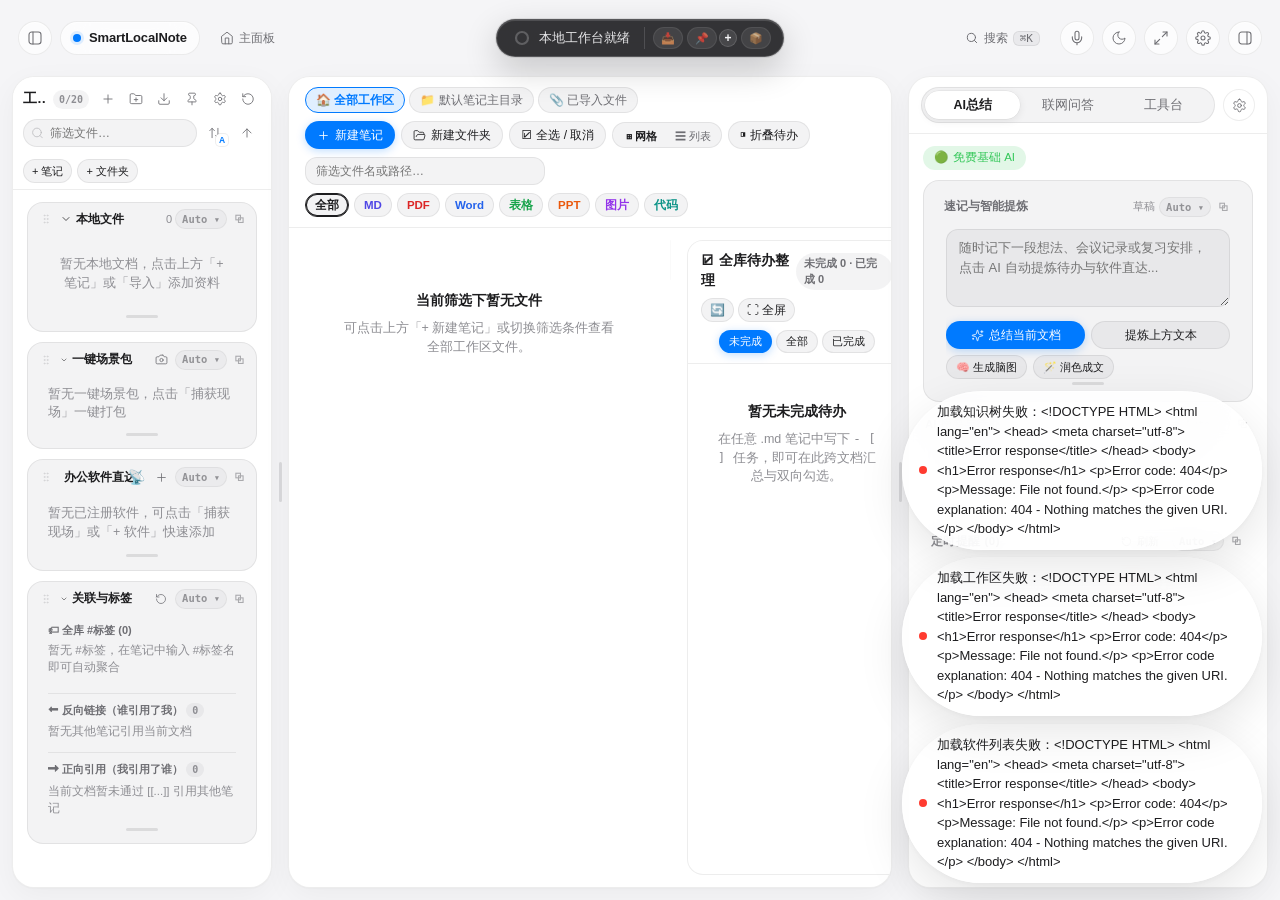
==== commit e1565492: "fix(v7.4): remove buggy left root-top buttons, restore V7.1 NotchDrop shelf aesthetic, display AI su" ====
--- a/static/index.html
+++ b/static/index.html
@@ -10,10 +10,10 @@
   <title>SmartLocalNote</title>
   <link rel="manifest" href="/static/manifest.json">
   <link rel="icon" type="image/svg+xml" href="data:image/svg+xml,%3Csvg xmlns='http://www.w3.org/2000/svg' viewBox='0 0 64 64'%3E%3Crect width='64' height='64' rx='16' fill='%23007AFF'/%3E%3Crect x='15' y='13' width='34' height='38' rx='6' fill='%23FFFFFF'/%3E%3Cpath d='M22 24h20M22 32h20M22 40h12' stroke='%23007AFF' stroke-width='3.5' stroke-linecap='round'/%3E%3C/svg%3E">
-  <link rel="stylesheet" href="/static/css/tokens.css?v=7.3">
-  <link rel="stylesheet" href="/static/css/app.css?v=7.3">
-  <script src="/static/vendor/marked.min.js?v=7.3" defer></script>
-  <script type="module" src="/static/js/app.js?v=7.3"></script>
+  <link rel="stylesheet" href="/static/css/tokens.css?v=7.4">
+  <link rel="stylesheet" href="/static/css/app.css?v=7.4">
+  <script src="/static/vendor/marked.min.js?v=7.4" defer></script>
+  <script type="module" src="/static/js/app.js?v=7.4"></script>
   <script>
     window.addEventListener('DOMContentLoaded', function () {
       setTimeout(function () {
@@ -116,21 +116,21 @@
       </div>
     </header>
 
-    <!-- 灵动岛轻量单面板暂存小浮层 (点击 📥 触发，宽度 360px) -->
-    <div id="island-shelf-drawer" class="island-shelf-drawer" data-drop-zone="drag-shelf" aria-label="灵动岛暂存舱" hidden>
+    <!-- 灵动岛下拉暂存栏 (V7.1 NotchDrop 视觉风格) -->
+    <div id="island-shelf-drawer" class="island-shelf-drawer" data-drop-zone="drag-shelf" aria-label="灵动岛暂存栏" hidden>
       <header class="island-shelf-header">
         <div class="island-shelf-title-wrap">
-          <span>📥 暂存舱</span>
+          <span>📥 灵动岛暂存栏</span>
           <span class="island-shelf-count">0</span>
         </div>
         <div class="island-shelf-header-actions">
           <button type="button" class="pill-btn pill-btn-sm island-shelf-pin-btn" data-shelf-action="toggle-pin" title="固定展开（切换文件时不自动收起）" aria-pressed="false">固定</button>
-          <button type="button" class="pill-btn pill-btn-sm island-shelf-close-btn" data-shelf-action="collapse" title="收起暂存舱" aria-label="收起暂存舱">✕</button>
+          <button type="button" class="pill-btn pill-btn-sm island-shelf-close-btn" data-shelf-action="collapse" title="收起暂存栏" aria-label="收起暂存栏">收起 ×</button>
         </div>
       </header>
       <div class="island-shelf-list" role="list"></div>
       <footer class="island-shelf-footer">
-        <button type="button" class="pill-btn pill-btn-sm pill-btn-primary" data-shelf-action="insert-all">⬇ 全部拼入笔记</button>
+        <button type="button" class="pill-btn pill-btn-sm pill-btn-primary" data-shelf-action="insert-all">⬇ 全部拼入当前笔记</button>
         <button type="button" class="pill-btn pill-btn-sm" data-shelf-action="clear-all">清空</button>
       </footer>
     </div>
--- a/static/css/app.css
+++ b/static/css/app.css
@@ -5581,11 +5581,7 @@
   color: #FFE4B5;
 }
 
-/* Expanded Hub Drawer Sizing & 3-Segment Tabs */
-.island-shelf-drawer {
-  width: min(520px, 94vw);
-  max-height: 60vh;
-}
+/* V7.1 NotchDrop drawer sizing preserved at .island-shelf-drawer (460px / 52vh) */
 
 .island-drawer-tabs {
   display: grid;
@@ -7556,20 +7552,7 @@
   box-shadow: 0 0 0 2px rgba(245, 158, 11, 0.32), 0 6px 16px rgba(245, 158, 11, 0.28);
 }
 
-#island-shelf-drawer,
-.island-shelf-drawer {
-  width: min(370px, 92vw);
-  max-height: 340px;
-  padding: 10px 12px;
-  border-radius: 18px;
-}
-
-#island-shelf-drawer .island-shelf-list,
-.island-shelf-drawer .island-shelf-list {
-  flex: 1 1 auto;
-  min-height: 0;
-  overflow-y: auto;
-}
+/* V7.1 NotchDrop #island-shelf-drawer dimensions preserved (see section 11) */
 
 #floating-stickies-win,
 #floating-trash-win {
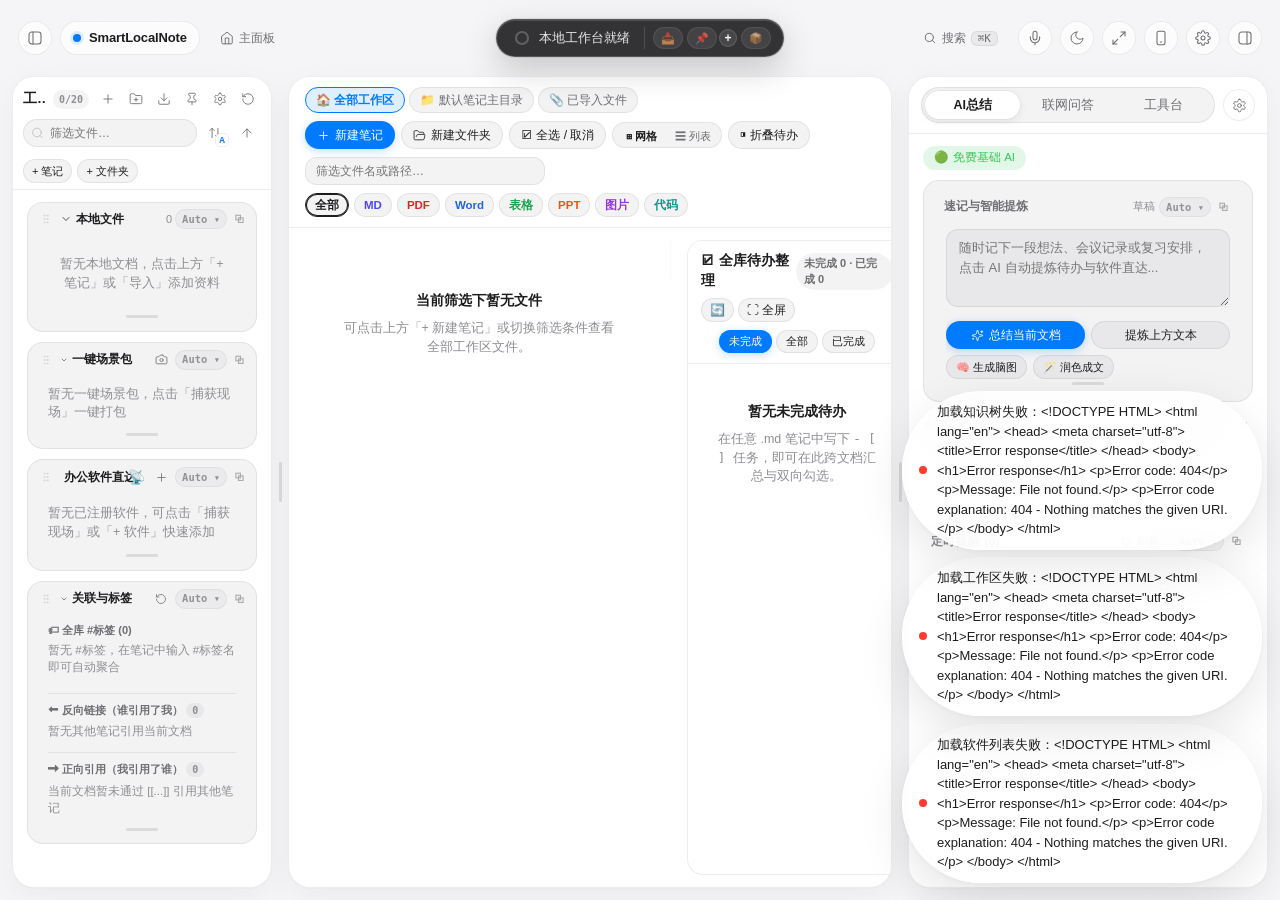
==== commit 2745ca67: "feat(v7.5): native Kotlin/Compose Android app (1.24MB R8 APK) with UDP LAN discovery, system Share r" ====
--- a/static/index.html
+++ b/static/index.html
@@ -13,7 +13,7 @@
   <link rel="stylesheet" href="/static/css/tokens.css?v=7.4">
   <link rel="stylesheet" href="/static/css/app.css?v=7.4">
   <script src="/static/vendor/marked.min.js?v=7.4" defer></script>
-  <script type="module" src="/static/js/app.js?v=7.4"></script>
+  <script type="module" src="/static/js/app.js?v=7.5"></script>
   <script>
     window.addEventListener('DOMContentLoaded', function () {
       setTimeout(function () {
@@ -101,6 +101,12 @@
             <line x1="3" y1="21" x2="10" y2="14"/>
           </svg>
         </button>
+        <button id="btn-mobile-connect" class="icon-pill" type="button" title="连接 Android 手机（局域网直连 / 扫码配对）" aria-label="连接 Android 手机">
+          <svg width="16" height="16" viewBox="0 0 24 24" fill="none" stroke="currentColor" stroke-width="1.6" stroke-linecap="round" stroke-linejoin="round" aria-hidden="true">
+            <rect x="6" y="2" width="12" height="20" rx="2.5"/>
+            <line x1="11" y1="18" x2="13" y2="18"/>
+          </svg>
+        </button>
         <button id="btn-settings" class="icon-pill" type="button" title="系统与 AI 设置" aria-label="系统设置">
           <svg width="16" height="16" viewBox="0 0 24 24" fill="none" stroke="currentColor" stroke-width="1.6" stroke-linecap="round" stroke-linejoin="round" aria-hidden="true">
             <circle cx="12" cy="12" r="3"/>
@@ -181,30 +187,37 @@
       </aside>
     </div>
 
-    <!-- 移动端底部悬浮全椭圆毛玻璃导航栏 -->
+    <!-- 移动端底部悬浮全椭圆毛玻璃 4 项拇指导航栏 -->
     <nav id="mobile-nav" class="mobile-bottom-nav" aria-label="移动端视图切换">
       <div class="mobile-nav-pills">
-        <button class="mobile-nav-item" type="button" data-tab="files">
-          <svg width="16" height="16" viewBox="0 0 24 24" fill="none" stroke="currentColor" stroke-width="1.6" stroke-linecap="round" stroke-linejoin="round" aria-hidden="true">
+        <button class="mobile-nav-item" type="button" data-tab="files" aria-label="笔记目录">
+          <svg width="15" height="15" viewBox="0 0 24 24" fill="none" stroke="currentColor" stroke-width="1.7" stroke-linecap="round" stroke-linejoin="round" aria-hidden="true">
             <path d="M3 7a2 2 0 0 1 2-2h4l2 2h8a2 2 0 0 1 2 2v8a2 2 0 0 1-2 2H5a2 2 0 0 1-2-2V7Z"/>
           </svg>
-          <span>目录</span>
-        </button>
-        <button class="mobile-nav-item is-active" type="button" data-tab="doc">
-          <svg width="16" height="16" viewBox="0 0 24 24" fill="none" stroke="currentColor" stroke-width="1.6" stroke-linecap="round" stroke-linejoin="round" aria-hidden="true">
+          <span>笔记</span>
+        </button>
+        <button class="mobile-nav-item is-active" type="button" data-tab="doc" aria-label="文档编辑">
+          <svg width="15" height="15" viewBox="0 0 24 24" fill="none" stroke="currentColor" stroke-width="1.7" stroke-linecap="round" stroke-linejoin="round" aria-hidden="true">
             <path d="M14 2H6a2 2 0 0 0-2 2v16a2 2 0 0 0 2 2h12a2 2 0 0 0 2-2V8Z"/>
             <polyline points="14 2 14 8 20 8"/>
           </svg>
-          <span>文档</span>
-        </button>
-        <button class="mobile-nav-item" type="button" data-tab="ai">
-          <svg width="16" height="16" viewBox="0 0 24 24" fill="none" stroke="currentColor" stroke-width="1.6" stroke-linecap="round" stroke-linejoin="round" aria-hidden="true">
+          <span>编辑</span>
+        </button>
+        <button class="mobile-nav-item" type="button" data-tab="todos" aria-label="全局待办">
+          <svg width="15" height="15" viewBox="0 0 24 24" fill="none" stroke="currentColor" stroke-width="1.7" stroke-linecap="round" stroke-linejoin="round" aria-hidden="true">
+            <rect x="3" y="3" width="18" height="18" rx="4"/>
+            <path d="m8.5 12.2 2.4 2.4 4.8-5.2"/>
+          </svg>
+          <span>待办</span>
+        </button>
+        <button class="mobile-nav-item" type="button" data-tab="ai" aria-label="AI 与工具">
+          <svg width="15" height="15" viewBox="0 0 24 24" fill="none" stroke="currentColor" stroke-width="1.7" stroke-linecap="round" stroke-linejoin="round" aria-hidden="true">
             <path d="M12 3l1.9 4.6L18.5 9.5l-4.6 1.9L12 16l-1.9-4.6L5.5 9.5l4.6-1.9L12 3Z"/>
           </svg>
           <span>AI/工具</span>
         </button>
       </div>
-      <button id="btn-mobile-quick-add" class="mobile-quick-add" type="button" title="快速记录或导入" aria-label="快速记录或导入">
+      <button id="btn-mobile-quick-add" class="mobile-quick-add" type="button" title="快捷创建（闪念 / 笔记 / 拍照上传）" aria-label="快捷创建">
         <svg width="20" height="20" viewBox="0 0 24 24" fill="none" stroke="currentColor" stroke-width="2" stroke-linecap="round" stroke-linejoin="round" aria-hidden="true">
           <line x1="12" y1="5" x2="12" y2="19"/>
           <line x1="5" y1="12" x2="19" y2="12"/>
--- a/static/css/app.css
+++ b/static/css/app.css
@@ -1911,7 +1911,7 @@
 }
 
 /* Tablet: 768px <= width <= 1023px (2-column main + left frosted drawer) */
-@media (max-width: 1023px) and (min-width: 768px) {
+@media (max-width: 1023px) and (min-width: 769px) {
   .desktop-only {
     display: none;
   }
@@ -1964,7 +1964,7 @@
 }
 
 /* Mobile: max-width: 767px (Single active column + floating bottom nav + Bottom Sheet) */
-@media (max-width: 767px) {
+@media (max-width: 768px) {
   .desktop-only,
   .tablet-only,
   .desktop-or-tablet,
@@ -5849,7 +5849,7 @@
   font-size: 11px;
 }
 
-@media (max-width: 767px) {
+@media (max-width: 768px) {
   #portable-trash-dock,
   .portable-trash-dock {
     bottom: calc(var(--mobile-nav-h) + 18px + var(--safe-bottom));
@@ -8456,6 +8456,1094 @@
 .pulse-ring-label {
   font-size: 11px;
   color: var(--text-secondary);
+}
+
+/* ==========================================================================
+   22. V7.5 Native-Grade Mobile & Android Ergonomics (<= 768px & .is-android-app)
+   Benchmarked against Obsidian Mobile, Apple Notes, TickTick & Craft
+   ========================================================================== */
+.mobile-md-toolbar,
+.mobile-md-kbd-bar,
+.explorer-mobile-seg,
+.explorer-mobile-more-btn,
+.mobile-companion-bar,
+.companion-mobile-grabber {
+  display: none;
+}
+
+.mobile-action-sheet-list {
+  display: flex;
+  flex-direction: column;
+  gap: 8px;
+}
+
+.mobile-sheet-section-row {
+  display: flex;
+  align-items: center;
+  justify-content: space-between;
+  gap: 10px;
+  min-height: 46px;
+  padding: 8px 12px;
+  border-radius: 12px;
+  background: var(--bg-subtle);
+}
+
+.mobile-sheet-section-label {
+  font-size: 14px;
+  font-weight: 600;
+  color: var(--text-primary);
+}
+
+.mobile-sheet-action-btn {
+  display: flex;
+  align-items: center;
+  gap: 10px;
+  width: 100%;
+  min-height: 48px;
+  padding: 12px 14px;
+  border-radius: 13px;
+  border: 1px solid var(--border-hairline);
+  background: var(--bg-subtle);
+  color: var(--text-primary);
+  font-size: 15px;
+  font-weight: 500;
+  text-align: left;
+  cursor: pointer;
+  transition: transform var(--dur-fast) var(--ease-apple),
+              opacity var(--dur-fast) var(--ease-apple);
+}
+
+.mobile-sheet-action-btn:active {
+  transform: scale(0.98);
+  opacity: 0.85;
+}
+
+.mobile-sheet-action-btn.is-danger {
+  color: var(--danger);
+  background: var(--danger-soft);
+  border-color: transparent;
+}
+
+/* Android WebView base touch optimizations */
+body.is-android-app {
+  -webkit-tap-highlight-color: transparent;
+  overscroll-behavior-y: contain;
+  touch-action: manipulation;
+}
+
+body.is-android-app .pane-resizer,
+body.is-android-app .center-split-resizer,
+body.is-android-app .explorer-split-resizer,
+body.is-android-app .companion-split-resizer,
+body.is-android-app .archive-split-resizer,
+body.is-android-app .mindmap-outline-resizer,
+body.is-android-app .module-height-resizer,
+body.is-android-app .module-float-btn,
+body.is-android-app .module-size-pill,
+body.is-android-app .float-resize-handle,
+body.is-android-app .comp-resize-handle,
+body.is-android-app .sticky-resize-handle,
+body.is-android-app .module-drag-handle,
+body.is-android-app .drag-pill-hint,
+body.is-android-app #hover-peek-card,
+body.is-android-app #portable-trash-dock {
+  display: none !important;
+}
+
+@media (max-width: 768px) {
+  html,
+  body {
+    -webkit-tap-highlight-color: transparent;
+    overscroll-behavior-y: contain;
+    touch-action: manipulation;
+  }
+
+  /* 22.1 Edge-to-edge native shell + slim 48px Apple Notes / TickTick Top Bar */
+  .app-shell {
+    padding: env(safe-area-inset-top, 0px) 0 0;
+    gap: 0;
+    height: 100dvh;
+    overflow: hidden;
+  }
+
+  .top-bar {
+    grid-template-columns: auto minmax(0, 1fr) auto;
+    min-height: 48px;
+    height: 48px;
+    padding: 0 8px;
+    gap: 4px;
+    background: var(--bg-glass-strong);
+    backdrop-filter: var(--blur-glass);
+    -webkit-backdrop-filter: var(--blur-glass);
+    border-bottom: 1px solid var(--border-hairline);
+    border-radius: 0;
+    box-shadow: none;
+  }
+
+  .top-bar-left,
+  .top-bar-right {
+    display: inline-flex;
+    align-items: center;
+    gap: 2px;
+    min-width: 0;
+  }
+
+  /* Hide verbose brand badge & desktop-only top bar buttons */
+  .brand-badge,
+  #btn-toggle-left,
+  #btn-toggle-right,
+  #btn-tablet-drawer,
+  #btn-zen-mode,
+  #btn-voice-quick,
+  #btn-theme {
+    display: none !important;
+  }
+
+  /* Large >= 40px touch targets on Top Bar */
+  .top-bar .icon-pill,
+  .top-bar .spotlight-trigger {
+    min-width: 40px;
+    width: 40px;
+    height: 40px;
+    padding: 0;
+    border-radius: 12px;
+    display: inline-flex;
+    align-items: center;
+    justify-content: center;
+    flex-shrink: 0;
+  }
+
+  .top-bar #btn-center-home {
+    height: 40px;
+    min-width: 40px;
+    padding: 0 11px;
+    border-radius: 12px;
+    font-size: 13.5px;
+    font-weight: 600;
+    gap: 5px;
+  }
+
+  /* Dynamic Island slimming: clean centered title when idle, sleek pill only during focus/AI/alert */
+  #dynamic-island .island-hub-actions,
+  #dynamic-island .island-hub-btn,
+  #dynamic-island .island-hub-quick-btn,
+  #dynamic-island .island-hub-sep {
+    display: none !important;
+  }
+
+  #dynamic-island[data-mode="idle"]:not([data-bg-ai="running"]):not([data-bg-ai="done"]) {
+    background: transparent !important;
+    border-color: transparent !important;
+    box-shadow: none !important;
+    backdrop-filter: none !important;
+    -webkit-backdrop-filter: none !important;
+    min-height: 36px;
+    height: 36px;
+    padding: 0 6px;
+    max-width: 100%;
+    justify-self: center;
+    overflow: hidden;
+  }
+
+  #dynamic-island[data-mode="idle"]:not([data-bg-ai="running"]):not([data-bg-ai="done"]) > * {
+    display: none !important;
+  }
+
+  #dynamic-island[data-mode="idle"]:not([data-bg-ai="running"]):not([data-bg-ai="done"])::before {
+    content: attr(data-mobile-title);
+    display: block;
+    max-width: 100%;
+    font-size: 15px;
+    font-weight: 700;
+    letter-spacing: -0.01em;
+    color: var(--text-primary);
+    overflow: hidden;
+    text-overflow: ellipsis;
+    white-space: nowrap;
+    text-align: center;
+  }
+
+  #dynamic-island:not([data-mode="idle"]),
+  #dynamic-island[data-bg-ai="running"],
+  #dynamic-island[data-bg-ai="done"] {
+    max-width: 100%;
+    min-height: 32px;
+    height: 32px;
+    padding: 2px 10px;
+    border-radius: var(--radius-pill);
+    font-size: 12px;
+    justify-self: center;
+  }
+
+  #dynamic-island .island-label {
+    max-width: 128px;
+    font-size: 12px;
+  }
+
+  /* 22.2 Main grid & native full-bleed panels */
+  .main-grid {
+    grid-template-columns: minmax(0, 1fr);
+    gap: 0;
+    padding: 0 0 calc(60px + env(safe-area-inset-bottom, 0px));
+    min-height: 0;
+    flex: 1 1 auto;
+  }
+
+  body.is-mobile-kbd-open .main-grid {
+    padding-bottom: 0;
+  }
+
+  .app-shell[data-mobile-tab="files"] .left-panel,
+  .app-shell[data-mobile-tab="doc"] .center-panel,
+  .app-shell[data-mobile-tab="todos"] .center-panel,
+  .app-shell[data-mobile-tab="ai"] .right-panel {
+    display: flex;
+  }
+
+  .island-panel {
+    border-radius: 0;
+    border: none;
+    box-shadow: none;
+    background: var(--bg-island);
+  }
+
+  /* 22.3 Classic 4-Tab Frosted Bottom Thumb Nav + Floating 52x52 '+' Quick-Add FAB */
+  .mobile-bottom-nav {
+    position: fixed;
+    left: 0;
+    right: 0;
+    bottom: 0;
+    z-index: var(--z-mobile-nav);
+    display: flex;
+    align-items: stretch;
+    justify-content: space-around;
+    gap: 0;
+    padding: 6px 8px calc(6px + env(safe-area-inset-bottom, 0px));
+    background: var(--bg-glass-strong);
+    backdrop-filter: var(--blur-glass);
+    -webkit-backdrop-filter: var(--blur-glass);
+    border-top: 1px solid var(--border-hairline);
+    box-shadow: 0 -6px 24px rgba(0, 0, 0, 0.07);
+    pointer-events: auto;
+    transform: translateY(0);
+    opacity: 1;
+    transition: transform var(--dur-normal) var(--ease-apple),
+                opacity var(--dur-fast) var(--ease-apple);
+  }
+
+  .mobile-nav-pills {
+    pointer-events: auto;
+    display: flex;
+    align-items: center;
+    justify-content: space-around;
+    width: 100%;
+    gap: 4px;
+    padding: 0;
+    border-radius: 0;
+    background: transparent;
+    backdrop-filter: none;
+    -webkit-backdrop-filter: none;
+    border: none;
+    box-shadow: none;
+  }
+
+  .mobile-nav-item {
+    flex: 1 1 0;
+    min-width: 0;
+    display: flex;
+    flex-direction: column;
+    align-items: center;
+    justify-content: center;
+    gap: 3px;
+    height: 48px;
+    min-height: 48px;
+    padding: 4px 2px;
+    border-radius: 13px;
+    font-size: 11px;
+    font-weight: 500;
+    color: var(--text-secondary);
+    background: transparent;
+    transition: transform var(--dur-fast) var(--ease-apple),
+                opacity var(--dur-fast) var(--ease-apple);
+  }
+
+  .mobile-nav-item svg {
+    width: 20px;
+    height: 20px;
+    flex-shrink: 0;
+  }
+
+  .mobile-nav-item:active {
+    transform: scale(0.93);
+  }
+
+  .mobile-nav-item.is-active {
+    background: var(--accent-soft);
+    color: var(--accent);
+    font-weight: 700;
+  }
+
+  /* 52x52 Thumb Golden-Zone Floating Action Button */
+  .mobile-quick-add,
+  #btn-mobile-quick-add {
+    position: fixed;
+    right: 16px;
+    bottom: calc(74px + env(safe-area-inset-bottom, 0px));
+    z-index: calc(var(--z-mobile-nav) + 2);
+    pointer-events: auto;
+    display: inline-flex;
+    align-items: center;
+    justify-content: center;
+    width: 52px;
+    height: 52px;
+    border-radius: 50%;
+    background: var(--accent);
+    color: #FFFFFF;
+    box-shadow: 0 8px 24px rgba(0, 122, 255, 0.36), 0 2px 6px rgba(0, 0, 0, 0.14);
+    transform: scale(1);
+    opacity: 1;
+    transition: transform var(--dur-fast) var(--ease-spring),
+                opacity var(--dur-fast) var(--ease-apple);
+  }
+
+  .mobile-quick-add svg,
+  #btn-mobile-quick-add svg {
+    width: 24px;
+    height: 24px;
+  }
+
+  .mobile-quick-add:active,
+  #btn-mobile-quick-add:active {
+    transform: scale(0.9);
+  }
+
+  /* When Markdown keyboard bar is visible, elevate FAB slightly or hide while typing */
+  body.has-mobile-md-bar .mobile-quick-add,
+  body.has-mobile-md-bar #btn-mobile-quick-add {
+    bottom: calc(126px + env(safe-area-inset-bottom, 0px));
+  }
+
+  /* Auto-hide Bottom Nav & FAB whenever soft keyboard is active */
+  body.is-mobile-kbd-open .mobile-bottom-nav,
+  body.is-mobile-kbd-open .mobile-quick-add,
+  body.is-mobile-kbd-open #btn-mobile-quick-add {
+    transform: translateY(130%);
+    opacity: 0;
+    pointer-events: none;
+  }
+
+  /* 22.4 Hide ALL desktop-only resizers, float buttons, size pills & hover peeks */
+  .pane-resizer,
+  .center-split-resizer,
+  .explorer-split-resizer,
+  .companion-split-resizer,
+  .archive-split-resizer,
+  .mindmap-outline-resizer,
+  .module-height-resizer,
+  .module-float-btn,
+  .module-size-pill,
+  .float-resize-handle,
+  .comp-resize-handle,
+  .sticky-resize-handle,
+  .module-drag-handle,
+  .drag-pill-hint,
+  .desktop-only-inline,
+  #hover-peek-card,
+  #portable-trash-dock {
+    display: none !important;
+  }
+
+  /* 22.5 Touch Ergonomics (>= 48px rows, 14.5-16px font, 22x22px checkboxes, de-hovering) */
+  .left-panel .panel-body {
+    padding-bottom: calc(96px + env(safe-area-inset-bottom, 0px));
+  }
+
+  .tree-file-item,
+  .file-row,
+  .left-file-item,
+  .recent-file-row,
+  .pinned-file-row,
+  .folder-row,
+  .explorer-todo-row,
+  .todo-item,
+  .todo-item-compact,
+  .tool-clipboard-item,
+  .tool-outline-item,
+  .island-sticky-row,
+  .backlink-card,
+  .outlink-card {
+    min-height: 48px;
+    padding: 10px 12px;
+    font-size: 15px;
+    line-height: 1.45;
+  }
+
+  .tree-file-item .file-name,
+  .explorer-todo-text {
+    font-size: 15px;
+    line-height: 1.45;
+  }
+
+  /* 22x22 thumb-friendly checkboxes */
+  .explorer-todo-check,
+  .todo-item input[type="checkbox"],
+  .todo-item-compact input[type="checkbox"],
+  .md-preview input[type="checkbox"],
+  .lp-block input[type="checkbox"] {
+    width: 22px !important;
+    height: 22px !important;
+    min-width: 22px !important;
+    min-height: 22px !important;
+    border-radius: 6px;
+    accent-color: var(--accent);
+    flex-shrink: 0;
+  }
+
+  /* Keep desktop hover-only controls visible on touchscreens */
+  .todo-item-compact .todo-actions,
+  .todo-item-compact button,
+  .file-row-actions,
+  .tree-file-item .file-actions,
+  .left-item-actions,
+  .module-header .pill-btn,
+  .chat-msg-actions,
+  .summary-todo-actions {
+    opacity: 1 !important;
+    visibility: visible !important;
+    pointer-events: auto !important;
+  }
+
+  /* 22.6 Desktop Floating Windows -> Native Android Bottom Sheets */
+  #floating-stickies-win,
+  #floating-trash-win,
+  #island-shelf-drawer,
+  #context-menu,
+  #capsule-context-menu,
+  #module-context-menu,
+  #focus-duration-popover,
+  #slash-command-menu,
+  .floating-module-window {
+    position: fixed !important;
+    left: 0 !important;
+    right: 0 !important;
+    top: auto !important;
+    bottom: 0 !important;
+    width: 100vw !important;
+    max-width: 100vw !important;
+    min-width: 0 !important;
+    height: auto !important;
+    max-height: 82vh !important;
+    border-radius: 22px 22px 0 0 !important;
+    padding-bottom: calc(12px + env(safe-area-inset-bottom, 0px)) !important;
+    transform: none !important;
+    box-shadow: 0 -12px 44px rgba(0, 0, 0, 0.24) !important;
+    z-index: 1600 !important;
+  }
+
+  #sheet-overlay {
+    align-items: flex-end;
+    padding: 0;
+  }
+
+  #sheet-overlay .sheet-card {
+    width: 100vw !important;
+    max-width: 100vw !important;
+    max-height: 82vh !important;
+    border-radius: 22px 22px 0 0 !important;
+    padding-bottom: calc(12px + env(safe-area-inset-bottom, 0px)) !important;
+  }
+
+  #context-menu .context-menu-item,
+  #capsule-context-menu .context-menu-item,
+  #module-context-menu .context-menu-item {
+    min-height: 48px;
+    padding: 12px 18px;
+    font-size: 15px;
+  }
+
+  /* 22.7 Mobile Markdown Compact Toolbar + Keyboard-Above Format Bar (.mobile-md-kbd-bar) */
+  .desktop-center-toolbar,
+  .wysiwyg-format-bar {
+    display: none !important;
+  }
+
+  .mobile-md-toolbar {
+    display: flex;
+    align-items: center;
+    justify-content: space-between;
+    gap: 8px;
+    height: 48px;
+    min-height: 48px;
+    padding: 4px 10px;
+    border-bottom: 1px solid var(--border-hairline);
+    background: var(--bg-island);
+    flex-shrink: 0;
+  }
+
+  .mobile-tb-back-btn {
+    display: inline-flex;
+    align-items: center;
+    height: 36px;
+    padding: 0 10px;
+    border-radius: 10px;
+    background: var(--bg-subtle);
+    color: var(--accent);
+    font-size: 13.5px;
+    font-weight: 600;
+    white-space: nowrap;
+    flex-shrink: 0;
+    transition: transform var(--dur-fast) var(--ease-apple);
+  }
+
+  .mobile-tb-back-btn:active {
+    transform: scale(0.95);
+  }
+
+  .mobile-tb-title-wrap {
+    display: flex;
+    align-items: center;
+    gap: 6px;
+    min-width: 0;
+    flex: 1 1 auto;
+  }
+
+  .mobile-tb-title {
+    font-size: 15px;
+    font-weight: 700;
+    color: var(--text-primary);
+    overflow: hidden;
+    text-overflow: ellipsis;
+    white-space: nowrap;
+  }
+
+  .mobile-tb-actions {
+    display: inline-flex;
+    align-items: center;
+    gap: 5px;
+    flex-shrink: 0;
+  }
+
+  .mobile-tb-chip {
+    display: inline-flex;
+    align-items: center;
+    justify-content: center;
+    min-width: 36px;
+    height: 36px;
+    padding: 0 9px;
+    border-radius: 10px;
+    background: var(--bg-subtle);
+    border: 1px solid var(--border-hairline);
+    color: var(--text-primary);
+    font-size: 15px;
+    font-weight: 600;
+    transition: transform var(--dur-fast) var(--ease-apple);
+  }
+
+  .mobile-tb-chip:active {
+    transform: scale(0.93);
+  }
+
+  .mobile-tb-chip.is-primary,
+  .mobile-tb-chip.is-active {
+    background: var(--accent);
+    color: #FFFFFF;
+    border-color: transparent;
+  }
+
+  /* Compact single-row scrollable toolbar for non-MD viewers (PDF/Image/Excel/Office) */
+  .center-toolbar:not(.desktop-center-toolbar) {
+    flex-wrap: nowrap;
+    overflow-x: auto;
+    -webkit-overflow-scrolling: touch;
+    scrollbar-width: none;
+    padding: 6px 10px;
+    gap: 8px;
+  }
+  .center-toolbar:not(.desktop-center-toolbar)::-webkit-scrollbar {
+    display: none;
+  }
+  .center-toolbar:not(.desktop-center-toolbar) .center-toolbar-group {
+    flex-wrap: nowrap;
+    flex-shrink: 0;
+  }
+
+  /* Generous readable writing canvas on mobile */
+  .lp-container {
+    padding: 16px 16px 150px !important;
+  }
+
+  .md-editor {
+    padding: 14px 16px 150px !important;
+    font-size: 16px !important;
+    line-height: 1.75 !important;
+  }
+
+  /* Obsidian Mobile / Craft style keyboard-above Markdown quick bar */
+  .mobile-md-kbd-bar {
+    position: fixed;
+    left: 0;
+    right: 0;
+    bottom: var(--mobile-kbd-bottom, calc(60px + env(safe-area-inset-bottom, 0px)));
+    z-index: calc(var(--z-mobile-nav) + 5);
+    display: flex;
+    align-items: center;
+    gap: 6px;
+    padding: 7px 10px;
+    overflow-x: auto;
+    -webkit-overflow-scrolling: touch;
+    scrollbar-width: none;
+    background: var(--bg-glass-strong);
+    backdrop-filter: var(--blur-glass);
+    -webkit-backdrop-filter: var(--blur-glass);
+    border-top: 1px solid var(--border-hairline);
+    box-shadow: 0 -4px 16px rgba(0, 0, 0, 0.08);
+  }
+
+  .mobile-md-kbd-bar::-webkit-scrollbar {
+    display: none;
+  }
+
+  .mobile-md-kbd-btn {
+    flex: 0 0 auto;
+    display: inline-flex;
+    align-items: center;
+    justify-content: center;
+    gap: 4px;
+    height: 36px;
+    min-width: 42px;
+    padding: 0 11px;
+    border-radius: 10px;
+    background: var(--bg-subtle);
+    border: 1px solid var(--border-hairline);
+    color: var(--text-primary);
+    font-size: 13.5px;
+    font-weight: 600;
+    white-space: nowrap;
+    transition: transform var(--dur-fast) var(--ease-apple),
+                opacity var(--dur-fast) var(--ease-apple);
+  }
+
+  .mobile-md-kbd-btn:active {
+    transform: scale(0.93);
+  }
+
+  .mobile-md-kbd-btn:disabled {
+    opacity: 0.38;
+  }
+
+  .mobile-md-kbd-btn.is-primary {
+    background: var(--accent);
+    color: #FFFFFF;
+    border-color: transparent;
+  }
+
+  /* 22.8 Mobile Companion Note Trigger Bar & Full-Width Bottom Sheet */
+  .mobile-companion-bar {
+    position: fixed;
+    left: 12px;
+    right: 78px;
+    bottom: calc(74px + env(safe-area-inset-bottom, 0px));
+    z-index: calc(var(--z-mobile-nav) + 1);
+    display: flex;
+    pointer-events: auto;
+  }
+
+  body.is-mobile-kbd-open .mobile-companion-bar {
+    opacity: 0;
+    pointer-events: none;
+  }
+
+  .mobile-companion-trigger-btn {
+    flex: 1 1 auto;
+    display: flex;
+    align-items: center;
+    justify-content: space-between;
+    gap: 8px;
+    height: 46px;
+    padding: 0 16px;
+    border-radius: var(--radius-pill);
+    background: var(--bg-glass-strong);
+    backdrop-filter: var(--blur-glass);
+    -webkit-backdrop-filter: var(--blur-glass);
+    border: 1px solid var(--border-glass-edge);
+    box-shadow: var(--shadow-float);
+    color: var(--text-primary);
+    font-size: 14.5px;
+    font-weight: 600;
+    transition: transform var(--dur-fast) var(--ease-apple);
+  }
+
+  .mobile-companion-trigger-btn:active {
+    transform: scale(0.97);
+  }
+
+  .mobile-companion-trigger-hint {
+    font-size: 12px;
+    font-weight: 500;
+    color: var(--accent);
+  }
+
+  .companion-mobile-grabber {
+    display: block;
+    margin: 8px auto 2px;
+  }
+
+  .companion-float-win,
+  [data-role="companion-split-pane"] {
+    position: fixed !important;
+    left: 0 !important;
+    right: 0 !important;
+    top: auto !important;
+    bottom: 0 !important;
+    width: 100vw !important;
+    max-width: 100vw !important;
+    min-width: 0 !important;
+    height: 68vh !important;
+    max-height: 82vh !important;
+    border-radius: 22px 22px 0 0 !important;
+    border-left: none !important;
+    padding-bottom: calc(10px + env(safe-area-inset-bottom, 0px));
+    box-shadow: 0 -12px 44px rgba(0, 0, 0, 0.24) !important;
+    z-index: 1520 !important;
+  }
+
+  .companion-close-btn {
+    width: 34px !important;
+    height: 34px !important;
+    border-radius: 50% !important;
+    font-size: 15px !important;
+  }
+
+  /* 22.9 Mobile Explorer Home: TickTick / Apple Notes Single-Column Switcher */
+  .explorer-mobile-seg {
+    display: grid;
+    grid-template-columns: 1fr 1fr;
+    gap: 6px;
+    padding: 10px 12px 8px;
+    background: var(--bg-island);
+    border-bottom: 1px solid var(--border-hairline);
+    flex-shrink: 0;
+  }
+
+  .explorer-mobile-seg-btn {
+    display: inline-flex;
+    align-items: center;
+    justify-content: center;
+    gap: 6px;
+    height: 44px;
+    min-height: 44px;
+    padding: 0 12px;
+    border-radius: 13px;
+    background: var(--bg-subtle);
+    border: 1px solid transparent;
+    color: var(--text-secondary);
+    font-size: 14.5px;
+    font-weight: 600;
+    transition: transform var(--dur-fast) var(--ease-apple);
+  }
+
+  .explorer-mobile-seg-btn:active {
+    transform: scale(0.96);
+  }
+
+  .explorer-mobile-seg-btn.is-active {
+    background: var(--accent);
+    color: #FFFFFF;
+    box-shadow: 0 4px 14px rgba(0, 122, 255, 0.24);
+  }
+
+  .explorer-home[data-mobile-section="files"] .explorer-todo-pane {
+    display: none !important;
+  }
+
+  .explorer-home[data-mobile-section="todos"] .explorer-files-pane,
+  .explorer-home[data-mobile-section="todos"] .explorer-topbar-files-only {
+    display: none !important;
+  }
+
+  .explorer-home .explorer-topbar {
+    padding: 8px 12px;
+    gap: 8px;
+  }
+
+  .explorer-home .explorer-breadcrumbs,
+  .explorer-home .explorer-filter-pills {
+    flex-wrap: nowrap;
+    overflow-x: auto;
+    -webkit-overflow-scrolling: touch;
+    scrollbar-width: none;
+    padding-bottom: 2px;
+  }
+
+  .explorer-home .explorer-breadcrumbs::-webkit-scrollbar,
+  .explorer-home .explorer-filter-pills::-webkit-scrollbar {
+    display: none;
+  }
+
+  .explorer-home .explorer-crumb,
+  .explorer-home .explorer-type-pill {
+    flex-shrink: 0;
+    height: 34px;
+    padding: 0 12px;
+    font-size: 13px;
+  }
+
+  /* Hide desktop grid/list switcher & split todo toggle on mobile */
+  .explorer-home .explorer-actions-group .segmented-pill,
+  .explorer-home [data-explorer-act="cycle-todo-pane"],
+  .explorer-home [data-explorer-act="toggle-todo-full"],
+  .explorer-home [data-explorer-act="toggle-select-all"] {
+    display: none !important;
+  }
+
+  .explorer-home .explorer-actions-group .pill-btn {
+    height: 36px;
+    padding: 0 12px;
+    font-size: 13.5px;
+  }
+
+  .explorer-home [data-explorer-role="search"] {
+    height: 40px !important;
+    font-size: 15px !important;
+    border-radius: 12px !important;
+  }
+
+  .explorer-home .explorer-files-pane,
+  .explorer-home .explorer-todo-pane {
+    flex: 1 1 100% !important;
+    width: 100% !important;
+    max-width: 100% !important;
+    min-width: 0 !important;
+    border-left: none !important;
+    padding: 10px 12px calc(100px + env(safe-area-inset-bottom, 0px)) !important;
+  }
+
+  /* Apple Notes style horizontal file cards on mobile */
+  .explorer-home .explorer-file-grid,
+  .explorer-home .explorer-folder-grid {
+    display: flex !important;
+    flex-direction: column !important;
+    gap: 8px !important;
+  }
+
+  .explorer-home .explorer-section-label span:last-child {
+    display: none;
+  }
+
+  .explorer-home .explorer-file-card {
+    display: grid !important;
+    grid-template-columns: auto minmax(0, 1fr) auto !important;
+    grid-template-rows: auto auto !important;
+    align-items: center !important;
+    column-gap: 12px !important;
+    row-gap: 3px !important;
+    min-height: 64px !important;
+    padding: 12px 12px !important;
+    border-radius: 15px !important;
+    background: var(--bg-subtle) !important;
+  }
+
+  .explorer-home .explorer-file-card .explorer-select-check:not(:checked),
+  .explorer-home .explorer-file-row .explorer-select-check:not(:checked),
+  .explorer-home .explorer-file-card .explorer-pin-btn,
+  .explorer-home .explorer-file-card .explorer-ft-badge {
+    display: none !important;
+  }
+
+  .explorer-home .explorer-card-head {
+    grid-column: 1;
+    grid-row: 1 / span 2;
+  }
+
+  .explorer-home .explorer-card-head .explorer-ft-icon {
+    width: 40px !important;
+    height: 40px !important;
+    border-radius: 12px !important;
+  }
+
+  .explorer-home .explorer-card-title {
+    grid-column: 2;
+    grid-row: 1;
+    font-size: 15.5px !important;
+    font-weight: 600 !important;
+    white-space: nowrap;
+    overflow: hidden;
+    text-overflow: ellipsis;
+  }
+
+  .explorer-home .explorer-card-meta {
+    grid-column: 2 / span 2;
+    grid-row: 2;
+    display: flex !important;
+    align-items: center !important;
+    justify-content: space-between !important;
+    margin-top: 0 !important;
+  }
+
+  .explorer-home .explorer-card-dir {
+    font-size: 12px !important;
+    padding: 0 !important;
+    background: transparent !important;
+  }
+
+  .explorer-home .explorer-card-time {
+    font-size: 12px !important;
+  }
+
+  .explorer-mobile-more-btn {
+    display: inline-flex;
+    align-items: center;
+    justify-content: center;
+    width: 36px;
+    height: 36px;
+    border-radius: 10px;
+    background: var(--bg-island);
+    border: 1px solid var(--border-hairline);
+    color: var(--text-secondary);
+    font-size: 17px;
+    font-weight: 700;
+    flex-shrink: 0;
+  }
+
+  .explorer-home .explorer-todo-header {
+    padding: 4px 0 10px !important;
+  }
+
+  .explorer-home .explorer-todo-header .pill-btn {
+    height: 34px !important;
+    padding: 0 12px !important;
+    font-size: 13px !important;
+  }
+
+  .explorer-home .explorer-todo-quick-add .apple-input {
+    height: 42px !important;
+    font-size: 15px !important;
+    padding: 8px 12px !important;
+  }
+
+  /* 22.10 Mobile Stickies: Centered large cards + 36px header touch targets */
+  .sticky-card,
+  .sticky-card.is-mobile-card {
+    max-width: min(92vw, 380px) !important;
+    border-radius: 18px !important;
+    box-shadow: 0 16px 40px rgba(0, 0, 0, 0.20) !important;
+  }
+
+  .sticky-card .sticky-header {
+    min-height: 46px;
+    padding: 6px 10px;
+  }
+
+  .sticky-card .sticky-icon-btn,
+  .sticky-card .sticky-color-btn {
+    width: 36px !important;
+    height: 36px !important;
+    min-width: 36px !important;
+    min-height: 36px !important;
+    border-radius: 10px !important;
+    font-size: 15px !important;
+  }
+
+  .sticky-card .sticky-textarea {
+    font-size: 15px !important;
+    line-height: 1.6 !important;
+    padding: 10px 14px !important;
+  }
+
+  .sticky-card .sticky-footer {
+    padding: 8px 12px;
+    gap: 8px;
+  }
+
+  .sticky-card .sticky-action-pill {
+    height: 34px;
+    padding: 0 12px;
+    font-size: 13px;
+  }
+
+  /* 22.11 Mobile Right Panel (AI / Tools): single-column smooth scroll, generous bottom padding */
+  #right-panel .panel-header {
+    padding: 8px 12px;
+    min-height: 48px;
+  }
+
+  #right-panel .segmented-pill {
+    height: 38px;
+  }
+
+  #right-panel .segmented-btn {
+    height: 32px;
+    font-size: 13.5px;
+    font-weight: 600;
+  }
+
+  #right-panel .panel-body,
+  #right-panel [data-mode-panel="summary"],
+  #right-panel [data-mode-panel="tools"] {
+    padding: 10px 12px calc(104px + env(safe-area-inset-bottom, 0px)) !important;
+    overflow-y: auto !important;
+    -webkit-overflow-scrolling: touch;
+  }
+
+  #right-panel .module-scroll-body {
+    height: auto !important;
+    max-height: none !important;
+    overflow-y: visible !important;
+  }
+
+  #right-panel .apple-input,
+  #right-panel .apple-select,
+  #right-panel .apple-textarea {
+    font-size: 15px !important;
+    min-height: 44px;
+    padding: 10px 12px !important;
+    border-radius: 12px;
+  }
+
+  #right-panel .pill-btn {
+    min-height: 38px;
+    padding: 0 14px;
+    font-size: 13.5px;
+  }
+
+  #right-panel .right-micro-chip,
+  #right-panel .tool-snippet-pill {
+    min-height: 36px;
+    height: auto;
+    padding: 6px 12px;
+    font-size: 13px;
+  }
+
+  #right-panel .chat-messages {
+    padding: 10px 12px 18px !important;
+    -webkit-overflow-scrolling: touch;
+  }
+
+  #right-panel .chat-composer {
+    padding: 10px 12px calc(12px + env(safe-area-inset-bottom, 0px)) !important;
+    gap: 8px;
+  }
+
+  #right-panel .chat-composer .icon-pill {
+    width: 44px !important;
+    height: 44px !important;
+    border-radius: 13px;
+  }
+
+  #right-panel .tool-card-summary {
+    min-height: 48px;
+    padding: 12px 14px;
+    font-size: 14.5px;
+  }
+
+  #right-panel .studio-action-grid {
+    grid-template-columns: 1fr;
+    gap: 8px;
+  }
+
+  .toast-stack {
+    bottom: calc(80px + env(safe-area-inset-bottom, 0px));
+  }
 }
 
 @media (prefers-reduced-motion: reduce) {
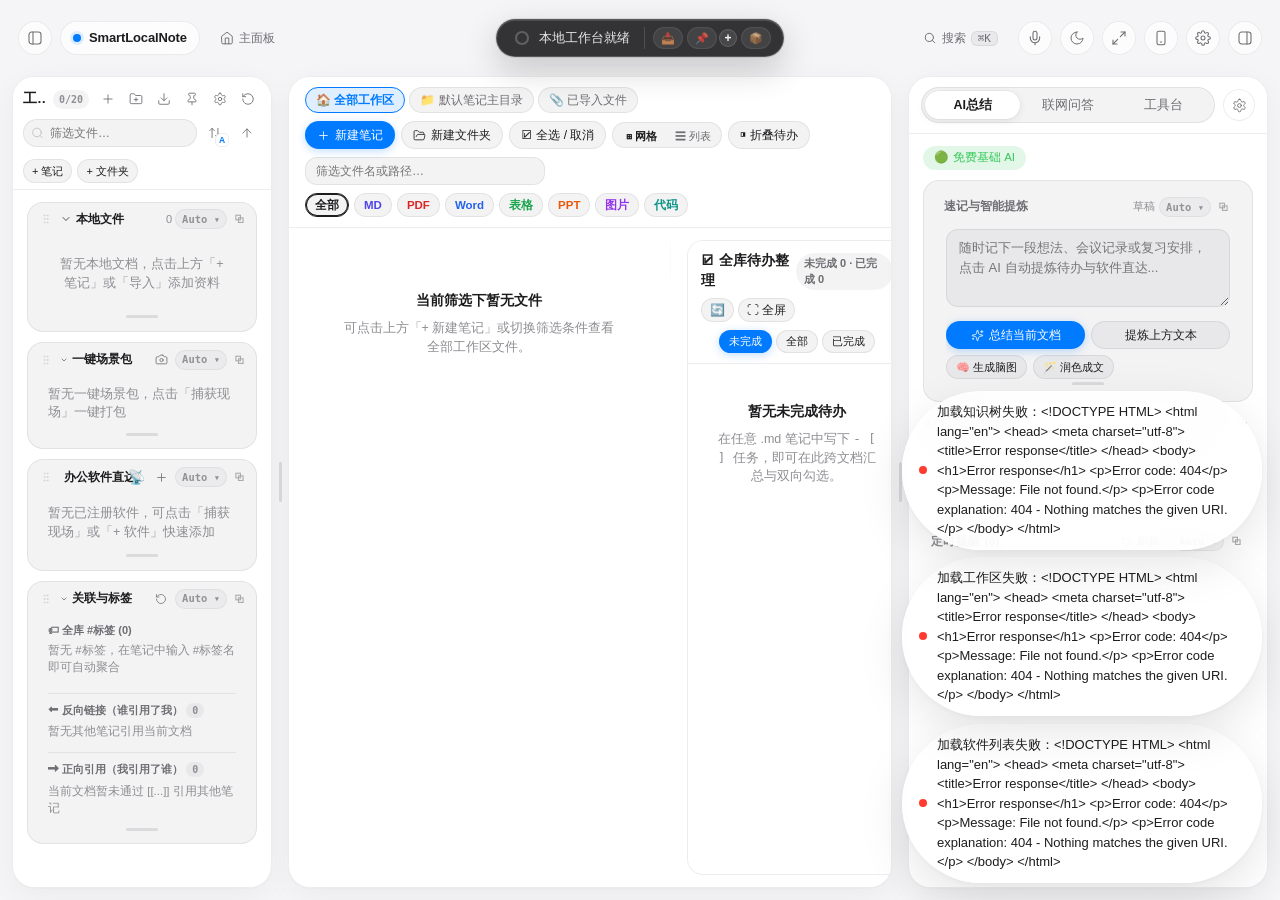
==== commit 7d14a6d9: "feat(v7.8): fix folder deletion everywhere, add right-click Windows clipboard file paste & external " ====
--- a/static/index.html
+++ b/static/index.html
@@ -10,10 +10,10 @@
   <title>SmartLocalNote</title>
   <link rel="manifest" href="/static/manifest.json">
   <link rel="icon" type="image/svg+xml" href="data:image/svg+xml,%3Csvg xmlns='http://www.w3.org/2000/svg' viewBox='0 0 64 64'%3E%3Crect width='64' height='64' rx='16' fill='%23007AFF'/%3E%3Crect x='15' y='13' width='34' height='38' rx='6' fill='%23FFFFFF'/%3E%3Cpath d='M22 24h20M22 32h20M22 40h12' stroke='%23007AFF' stroke-width='3.5' stroke-linecap='round'/%3E%3C/svg%3E">
-  <link rel="stylesheet" href="/static/css/tokens.css?v=7.4">
-  <link rel="stylesheet" href="/static/css/app.css?v=7.4">
-  <script src="/static/vendor/marked.min.js?v=7.4" defer></script>
-  <script type="module" src="/static/js/app.js?v=7.5"></script>
+  <link rel="stylesheet" href="/static/css/tokens.css?v=7.8">
+  <link rel="stylesheet" href="/static/css/app.css?v=7.8">
+  <script src="/static/vendor/marked.min.js?v=7.8" defer></script>
+  <script type="module" src="/static/js/app.js?v=7.8"></script>
   <script>
     window.addEventListener('DOMContentLoaded', function () {
       setTimeout(function () {
--- a/static/css/app.css
+++ b/static/css/app.css
@@ -8524,11 +8524,60 @@
   border-color: transparent;
 }
 
-/* Android WebView base touch optimizations */
+/* Android WebView base touch & hardware compositor hardening */
 body.is-android-app {
   -webkit-tap-highlight-color: transparent;
   overscroll-behavior-y: contain;
   touch-action: manipulation;
+}
+
+/* Disable GPU backdrop-filter on fixed/overlay/floating layers in Android System WebView
+ * so OEM WebViews never fail compositor readback (blank screen or invisible bottom sheets). */
+body.is-android-app .top-bar,
+body.is-android-app .panel-header,
+body.is-android-app .mobile-bottom-nav,
+body.is-android-app .mobile-md-kbd-bar,
+body.is-android-app .mobile-companion-trigger-btn,
+body.is-android-app .spotlight-card,
+body.is-android-app .floating-module-window,
+body.is-android-app #floating-stickies-win,
+body.is-android-app #floating-trash-win,
+body.is-android-app #island-shelf-drawer,
+body.is-android-app #context-menu,
+body.is-android-app #capsule-context-menu,
+body.is-android-app #module-context-menu,
+body.is-android-app #focus-duration-popover,
+body.is-android-app #module-size-popover,
+body.is-android-app #slash-command-menu,
+body.is-android-app .toast,
+body.is-android-app .companion-float-win,
+body.is-android-app [data-role="companion-split-pane"] {
+  backdrop-filter: none !important;
+  -webkit-backdrop-filter: none !important;
+  background: var(--bg-island) !important;
+}
+
+body.is-android-app .overlay-backdrop,
+body.is-android-app #sheet-overlay {
+  backdrop-filter: none !important;
+  -webkit-backdrop-filter: none !important;
+  background: rgba(0, 0, 0, 0.46) !important;
+  animation: none !important;
+  opacity: 1 !important;
+}
+
+body.is-android-app #sheet-overlay {
+  z-index: 2200 !important;
+}
+
+body.is-android-app #sheet-overlay .sheet-card {
+  background: var(--bg-island) !important;
+  color: var(--text-primary) !important;
+  animation: none !important;
+  transform: none !important;
+  opacity: 1 !important;
+  max-height: 82% !important;
+  min-height: 120px;
 }
 
 body.is-android-app .pane-resizer,
@@ -8553,6 +8602,11 @@
 @media (max-width: 768px) {
   html,
   body {
+    width: 100%;
+    height: 100%;
+    margin: 0;
+    padding: 0;
+    overflow: hidden;
     -webkit-tap-highlight-color: transparent;
     overscroll-behavior-y: contain;
     touch-action: manipulation;
@@ -8560,9 +8614,13 @@
 
   /* 22.1 Edge-to-edge native shell + slim 48px Apple Notes / TickTick Top Bar */
   .app-shell {
+    position: fixed;
+    inset: 0;
+    width: 100%;
+    height: 100%;
+    max-height: 100%;
     padding: env(safe-area-inset-top, 0px) 0 0;
     gap: 0;
-    height: 100dvh;
     overflow: hidden;
   }
 
@@ -8572,12 +8630,19 @@
     height: 48px;
     padding: 0 8px;
     gap: 4px;
-    background: var(--bg-glass-strong);
-    backdrop-filter: var(--blur-glass);
-    -webkit-backdrop-filter: var(--blur-glass);
+    background: var(--bg-island);
+    backdrop-filter: none !important;
+    -webkit-backdrop-filter: none !important;
     border-bottom: 1px solid var(--border-hairline);
     border-radius: 0;
     box-shadow: none;
+  }
+
+  /* Hide redundant 主面板 button on Explorer home AND inside mobile MD view (which has its own ← 主面板) */
+  .app-shell[data-center-view="explorer"][data-mobile-tab="doc"] #btn-center-home,
+  .app-shell[data-center-view="explorer"][data-mobile-tab="todos"] #btn-center-home,
+  .app-shell[data-center-view="doc"][data-mobile-tab="doc"]:has(.mobile-md-toolbar) #btn-center-home {
+    display: none !important;
   }
 
   .top-bar-left,
@@ -8683,10 +8748,12 @@
   /* 22.2 Main grid & native full-bleed panels */
   .main-grid {
     grid-template-columns: minmax(0, 1fr);
+    grid-template-rows: minmax(0, 1fr);
     gap: 0;
     padding: 0 0 calc(60px + env(safe-area-inset-bottom, 0px));
     min-height: 0;
     flex: 1 1 auto;
+    overflow: hidden;
   }
 
   body.is-mobile-kbd-open .main-grid {
@@ -8698,6 +8765,10 @@
   .app-shell[data-mobile-tab="todos"] .center-panel,
   .app-shell[data-mobile-tab="ai"] .right-panel {
     display: flex;
+    height: 100%;
+    min-height: 0;
+    min-width: 0;
+    overflow: hidden;
   }
 
   .island-panel {
@@ -8705,9 +8776,12 @@
     border: none;
     box-shadow: none;
     background: var(--bg-island);
-  }
-
-  /* 22.3 Classic 4-Tab Frosted Bottom Thumb Nav + Floating 52x52 '+' Quick-Add FAB */
+    will-change: auto !important;
+  }
+
+  /* 22.3 Classic 4-Tab Bottom Thumb Nav + Floating 50x50 '+' Quick-Add FAB
+   * Never put transform/backdrop-filter at rest on .mobile-bottom-nav so fixed child
+   * #btn-mobile-quick-add isn't trapped and Android WebView always paints cleanly. */
   .mobile-bottom-nav {
     position: fixed;
     left: 0;
@@ -8719,16 +8793,15 @@
     justify-content: space-around;
     gap: 0;
     padding: 6px 8px calc(6px + env(safe-area-inset-bottom, 0px));
-    background: var(--bg-glass-strong);
-    backdrop-filter: var(--blur-glass);
-    -webkit-backdrop-filter: var(--blur-glass);
+    background: var(--bg-island);
+    backdrop-filter: none !important;
+    -webkit-backdrop-filter: none !important;
     border-top: 1px solid var(--border-hairline);
-    box-shadow: 0 -6px 24px rgba(0, 0, 0, 0.07);
+    box-shadow: 0 -4px 18px rgba(0, 0, 0, 0.08);
     pointer-events: auto;
-    transform: translateY(0);
+    transform: none;
     opacity: 1;
-    transition: transform var(--dur-normal) var(--ease-apple),
-                opacity var(--dur-fast) var(--ease-apple);
+    transition: opacity var(--dur-fast) var(--ease-apple);
   }
 
   .mobile-nav-pills {
@@ -8783,19 +8856,19 @@
     font-weight: 700;
   }
 
-  /* 52x52 Thumb Golden-Zone Floating Action Button */
+  /* 50x50 Thumb Golden-Zone Floating Action Button */
   .mobile-quick-add,
   #btn-mobile-quick-add {
     position: fixed;
     right: 16px;
-    bottom: calc(74px + env(safe-area-inset-bottom, 0px));
+    bottom: calc(70px + env(safe-area-inset-bottom, 0px));
     z-index: calc(var(--z-mobile-nav) + 2);
     pointer-events: auto;
     display: inline-flex;
     align-items: center;
     justify-content: center;
-    width: 52px;
-    height: 52px;
+    width: 50px;
+    height: 50px;
     border-radius: 50%;
     background: var(--accent);
     color: #FFFFFF;
@@ -8817,19 +8890,24 @@
     transform: scale(0.9);
   }
 
-  /* When Markdown keyboard bar is visible, elevate FAB slightly or hide while typing */
+  /* When Markdown keyboard bar is visible, elevate FAB slightly */
   body.has-mobile-md-bar .mobile-quick-add,
   body.has-mobile-md-bar #btn-mobile-quick-add {
-    bottom: calc(126px + env(safe-area-inset-bottom, 0px));
-  }
-
-  /* Auto-hide Bottom Nav & FAB whenever soft keyboard is active */
+    bottom: calc(122px + env(safe-area-inset-bottom, 0px));
+  }
+
+  /* Hide Bottom Nav when keyboard is open; hide FAB on keyboard OR active bottom sheet */
   body.is-mobile-kbd-open .mobile-bottom-nav,
   body.is-mobile-kbd-open .mobile-quick-add,
   body.is-mobile-kbd-open #btn-mobile-quick-add {
-    transform: translateY(130%);
+    display: none !important;
+  }
+
+  body.has-sheet-open .mobile-quick-add,
+  body.has-sheet-open #btn-mobile-quick-add {
     opacity: 0;
     pointer-events: none;
+    transform: scale(0.82);
   }
 
   /* 22.4 Hide ALL desktop-only resizers, float buttons, size pills & hover peeks */
@@ -8940,17 +9018,35 @@
     z-index: 1600 !important;
   }
 
+  .overlay-backdrop,
   #sheet-overlay {
-    align-items: flex-end;
-    padding: 0;
+    position: fixed !important;
+    inset: 0 !important;
+    z-index: 2200 !important;
+    align-items: flex-end !important;
+    justify-content: center !important;
+    padding: 0 !important;
+    background: rgba(0, 0, 0, 0.46) !important;
+    backdrop-filter: none !important;
+    -webkit-backdrop-filter: none !important;
+    animation: none !important;
+    opacity: 1 !important;
   }
 
   #sheet-overlay .sheet-card {
     width: 100vw !important;
     max-width: 100vw !important;
-    max-height: 82vh !important;
+    max-height: 82% !important;
+    height: auto !important;
+    min-height: 120px;
+    background: var(--bg-island) !important;
+    color: var(--text-primary) !important;
     border-radius: 22px 22px 0 0 !important;
-    padding-bottom: calc(12px + env(safe-area-inset-bottom, 0px)) !important;
+    padding-bottom: calc(14px + env(safe-area-inset-bottom, 0px)) !important;
+    box-shadow: 0 -10px 36px rgba(0, 0, 0, 0.22) !important;
+    animation: none !important;
+    transform: none !important;
+    opacity: 1 !important;
   }
 
   #context-menu .context-menu-item,
@@ -9092,9 +9188,9 @@
     overflow-x: auto;
     -webkit-overflow-scrolling: touch;
     scrollbar-width: none;
-    background: var(--bg-glass-strong);
-    backdrop-filter: var(--blur-glass);
-    -webkit-backdrop-filter: var(--blur-glass);
+    background: var(--bg-island);
+    backdrop-filter: none !important;
+    -webkit-backdrop-filter: none !important;
     border-top: 1px solid var(--border-hairline);
     box-shadow: 0 -4px 16px rgba(0, 0, 0, 0.08);
   }
@@ -9218,10 +9314,12 @@
   .explorer-mobile-seg {
     display: grid;
     grid-template-columns: 1fr 1fr;
-    gap: 6px;
-    padding: 10px 12px 8px;
-    background: var(--bg-island);
-    border-bottom: 1px solid var(--border-hairline);
+    gap: 4px;
+    margin: 8px 12px 4px;
+    padding: 3px;
+    border-radius: 12px;
+    background: var(--bg-subtle);
+    border: 1px solid var(--border-hairline);
     flex-shrink: 0;
   }
 
@@ -9230,14 +9328,14 @@
     align-items: center;
     justify-content: center;
     gap: 6px;
-    height: 44px;
-    min-height: 44px;
-    padding: 0 12px;
-    border-radius: 13px;
-    background: var(--bg-subtle);
-    border: 1px solid transparent;
+    height: 36px;
+    min-height: 36px;
+    padding: 0 10px;
+    border-radius: 9px;
+    background: transparent;
+    border: none;
     color: var(--text-secondary);
-    font-size: 14.5px;
+    font-size: 13.5px;
     font-weight: 600;
     transition: transform var(--dur-fast) var(--ease-apple);
   }
@@ -9247,9 +9345,9 @@
   }
 
   .explorer-mobile-seg-btn.is-active {
-    background: var(--accent);
-    color: #FFFFFF;
-    box-shadow: 0 4px 14px rgba(0, 122, 255, 0.24);
+    background: var(--bg-island);
+    color: var(--accent);
+    box-shadow: 0 1px 4px rgba(0, 0, 0, 0.08);
   }
 
   .explorer-home[data-mobile-section="files"] .explorer-todo-pane {
@@ -9262,8 +9360,12 @@
   }
 
   .explorer-home .explorer-topbar {
-    padding: 8px 12px;
-    gap: 8px;
+    padding: 4px 12px 6px;
+    gap: 6px;
+  }
+
+  .explorer-home .explorer-topbar-row {
+    gap: 6px;
   }
 
   .explorer-home .explorer-breadcrumbs,
@@ -9272,7 +9374,9 @@
     overflow-x: auto;
     -webkit-overflow-scrolling: touch;
     scrollbar-width: none;
-    padding-bottom: 2px;
+    padding: 2px 16px 2px 0;
+    gap: 6px;
+    width: 100%;
   }
 
   .explorer-home .explorer-breadcrumbs::-webkit-scrollbar,
@@ -9283,39 +9387,45 @@
   .explorer-home .explorer-crumb,
   .explorer-home .explorer-type-pill {
     flex-shrink: 0;
-    height: 34px;
-    padding: 0 12px;
-    font-size: 13px;
-  }
-
-  /* Hide desktop grid/list switcher & split todo toggle on mobile */
-  .explorer-home .explorer-actions-group .segmented-pill,
-  .explorer-home [data-explorer-act="cycle-todo-pane"],
-  .explorer-home [data-explorer-act="toggle-todo-full"],
-  .explorer-home [data-explorer-act="toggle-select-all"] {
+    height: 30px;
+    padding: 0 11px;
+    font-size: 12.5px;
+    border-radius: 9999px;
+  }
+
+  /* Compact desktop Explorer toolbar controls on phone (create actions live in '+' FAB) */
+  .explorer-home .explorer-actions-group {
     display: none !important;
   }
 
-  .explorer-home .explorer-actions-group .pill-btn {
-    height: 36px;
-    padding: 0 12px;
-    font-size: 13.5px;
-  }
-
   .explorer-home [data-explorer-role="search"] {
-    height: 40px !important;
-    font-size: 15px !important;
+    height: 38px !important;
+    font-size: 14.5px !important;
     border-radius: 12px !important;
+  }
+
+  /* Override @media (max-width: 960px) 360px todo truncation on phone */
+  .explorer-home .explorer-body {
+    display: flex !important;
+    flex-direction: column !important;
+    flex: 1 1 auto !important;
+    min-height: 0 !important;
+    overflow: hidden !important;
   }
 
   .explorer-home .explorer-files-pane,
   .explorer-home .explorer-todo-pane {
-    flex: 1 1 100% !important;
+    flex: 1 1 auto !important;
     width: 100% !important;
     max-width: 100% !important;
+    max-height: none !important;
+    height: auto !important;
     min-width: 0 !important;
+    min-height: 0 !important;
+    overflow-y: auto !important;
+    -webkit-overflow-scrolling: touch;
     border-left: none !important;
-    padding: 10px 12px calc(100px + env(safe-area-inset-bottom, 0px)) !important;
+    padding: 8px 12px calc(116px + env(safe-area-inset-bottom, 0px)) !important;
   }
 
   /* Apple Notes style horizontal file cards on mobile */
@@ -9378,6 +9488,12 @@
     align-items: center !important;
     justify-content: space-between !important;
     margin-top: 0 !important;
+  }
+
+  .explorer-home .explorer-mobile-more-btn {
+    grid-column: 3;
+    grid-row: 1;
+    justify-self: end;
   }
 
   .explorer-home .explorer-card-dir {
@@ -9541,9 +9657,172 @@
     gap: 8px;
   }
 
+  /* Mobile Mindmap Ergonomics: single-row scrollable toolbar + overlay outline + clean FAB clearance */
+  .mindmap-toolbar {
+    flex-wrap: nowrap !important;
+    overflow-x: auto !important;
+    -webkit-overflow-scrolling: touch;
+    scrollbar-width: none;
+    padding: 6px 10px !important;
+    gap: 6px !important;
+    justify-content: flex-start !important;
+  }
+  .mindmap-toolbar::-webkit-scrollbar {
+    display: none;
+  }
+  .mindmap-toolbar-group {
+    flex-wrap: nowrap !important;
+    flex-shrink: 0 !important;
+  }
+  .mindmap-workspace {
+    position: relative !important;
+  }
+  .mindmap-outline-pane {
+    position: absolute !important;
+    left: 0;
+    top: 0;
+    bottom: 0;
+    width: min(76vw, 270px) !important;
+    z-index: 30 !important;
+    background: var(--bg-island) !important;
+    box-shadow: 6px 0 24px rgba(0, 0, 0, 0.22);
+  }
+  .mindmap-hint {
+    left: 10px !important;
+    right: 76px !important;
+    text-align: left !important;
+    font-size: 11px !important;
+    white-space: nowrap;
+    overflow: hidden;
+    text-overflow: ellipsis;
+  }
+
   .toast-stack {
     bottom: calc(80px + env(safe-area-inset-bottom, 0px));
   }
+}
+
+/* ==========================================================================
+   23. Folder Action Triggers, Left Subfolder Rows & External File Drop HUD
+   ========================================================================== */
+.explorer-folder-more-btn {
+  display: inline-flex;
+  align-items: center;
+  justify-content: center;
+  width: 26px;
+  height: 26px;
+  border-radius: 8px;
+  background: transparent;
+  color: var(--text-tertiary);
+  font-size: 15px;
+  font-weight: 700;
+  flex-shrink: 0;
+  opacity: 0.55;
+  transition: opacity var(--dur-fast) var(--ease-apple),
+              background-color var(--dur-fast) var(--ease-apple),
+              color var(--dur-fast) var(--ease-apple);
+}
+
+.explorer-folder-card:hover .explorer-folder-more-btn,
+.explorer-folder-more-btn:focus-visible {
+  opacity: 1;
+  background: var(--bg-subtle);
+  color: var(--text-primary);
+}
+
+@media (max-width: 768px) {
+  .explorer-folder-more-btn {
+    opacity: 1;
+    width: 34px;
+    height: 34px;
+    border-radius: 10px;
+    background: var(--bg-island);
+    border: 1px solid var(--border-hairline);
+    color: var(--text-secondary);
+  }
+}
+
+.tree-subfolder-row {
+  display: flex;
+  align-items: center;
+  gap: 6px;
+  min-height: 30px;
+  padding: 4px 6px 4px 18px;
+  border-radius: 9px;
+  color: var(--text-secondary);
+  font-size: 12.5px;
+  font-weight: 500;
+  cursor: pointer;
+  user-select: none;
+  transition: background-color var(--dur-fast) var(--ease-apple),
+              color var(--dur-fast) var(--ease-apple);
+}
+
+.tree-subfolder-row:hover,
+.tree-subfolder-row.is-external-drop-target {
+  background: var(--accent-soft);
+  color: var(--accent);
+}
+
+.tree-subfolder-name {
+  flex: 1 1 auto;
+  min-width: 0;
+  overflow: hidden;
+  text-overflow: ellipsis;
+  white-space: nowrap;
+}
+
+.tree-subfolder-actions {
+  display: inline-flex;
+  align-items: center;
+  gap: 2px;
+  opacity: 0;
+  flex-shrink: 0;
+  transition: opacity var(--dur-fast) var(--ease-apple);
+}
+
+.tree-subfolder-row:hover .tree-subfolder-actions,
+.tree-subfolder-row:focus-within .tree-subfolder-actions {
+  opacity: 1;
+}
+
+@media (max-width: 768px) {
+  .tree-subfolder-row {
+    min-height: 44px;
+    padding: 8px 10px 8px 20px;
+    font-size: 14.5px;
+  }
+  .tree-subfolder-actions {
+    opacity: 1;
+  }
+}
+
+.is-external-drop-target {
+  outline: 2px dashed var(--accent) !important;
+  outline-offset: 2px;
+  background: var(--accent-soft) !important;
+}
+
+body.is-external-file-drag .app-shell {
+  box-shadow: inset 0 0 0 2px var(--accent);
+}
+
+.external-drop-banner {
+  position: fixed;
+  top: 62px;
+  left: 50%;
+  transform: translateX(-50%);
+  z-index: 2500;
+  pointer-events: none;
+  display: flex;
+  align-items: center;
+  gap: 10px;
+  max-width: min(92vw, 480px);
+  padding: 10px 18px;
+  border-radius: 16px;
+  background: var(--bg-island);
+  border: 1.5px solid var(--accent);
+  box-shadow: 0 14px 36px rgba(0, 122, 255, 0.24), 0 4px 12px rgba(0, 0, 0, 0.14);
 }
 
 @media (prefers-reduced-motion: reduce) {
